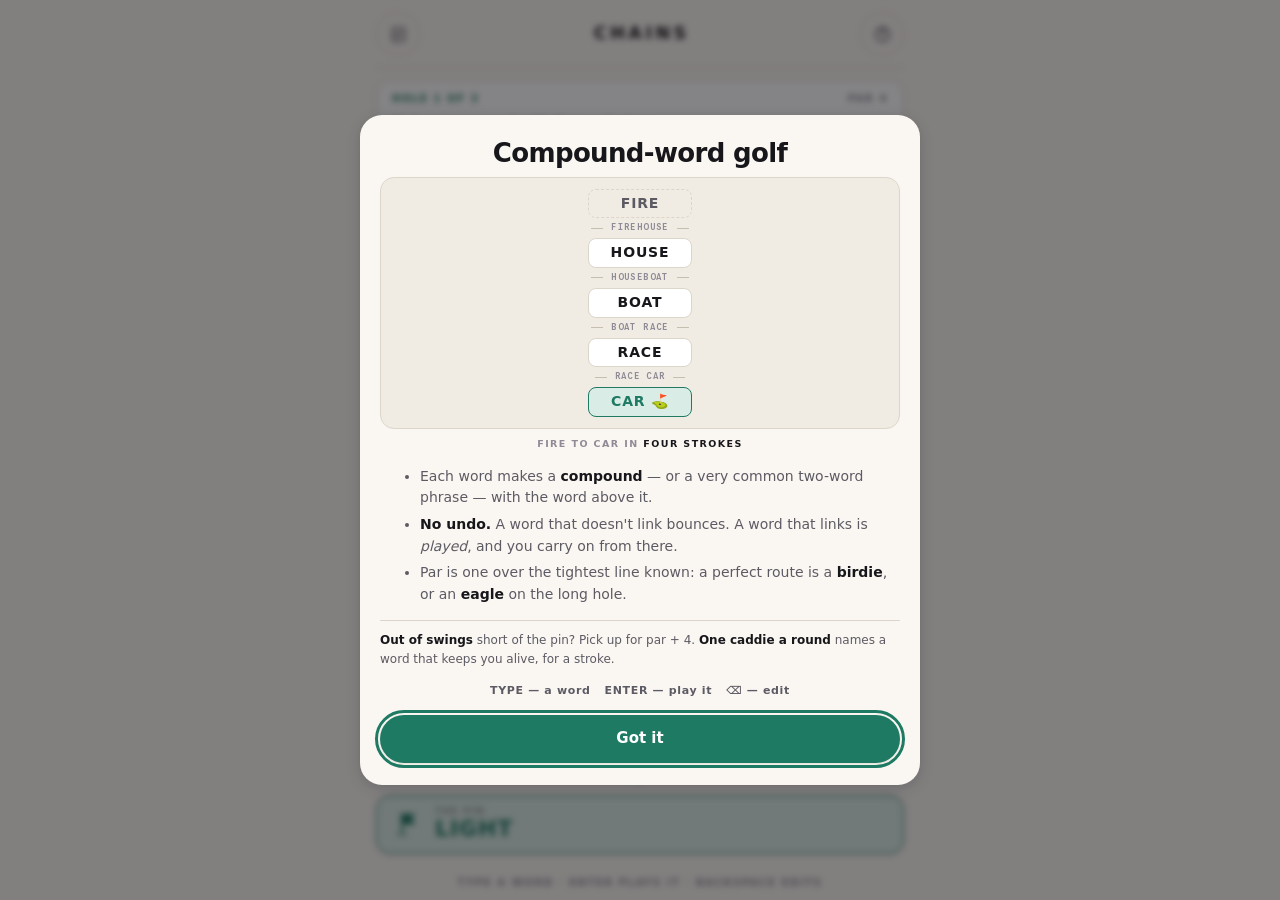
==== chains/index.html @ cbcc8d40 "All five demos verified; add the four missing pitch docs Every game's verification script now passes" ====
<!doctype html>
<html lang="en">
<head>
<meta charset="utf-8">
<meta name="viewport" content="width=device-width, initial-scale=1, viewport-fit=cover">
<title>CHAINS — compound-word golf</title>
<link rel="stylesheet" href="../shared/kit.css">
<style>
  /* NB: setting --accent-soft on :root here would out-cascade the kit's own
     dark-mode value (both land on :root, ours is later), which lit the pin and
     the entry box up like mint paint on a black page. Every dark branch below
     has to restate it. */
  :root { --accent:#1f7a63; --accent-soft:#d9ece5; --accent-ink:#fff; --accent-hi:#1f7a63; }
  @media (prefers-color-scheme: dark) { :root { --accent-hi:#6cc4a8; --accent-soft:#17342c; } }
  :root[data-theme="dark"]  { --accent-hi:#6cc4a8; --accent-soft:#17342c; }
  :root[data-theme="light"] { --accent-hi:#1f7a63; --accent-soft:#d9ece5; }

  /* ------------------------------------------------------------------
     TYPE. Google Sans Flex is a sans, not the serif this was first cut
     for: display sizes want more weight and NEGATIVE tracking, while the
     little caps labels want the opposite — open tracking, heavy weight,
     small size. Everything below follows that split.
     ------------------------------------------------------------------ */
  .bar { margin-bottom: 12px; padding-bottom: 11px; }
  .bar h1 { font-size:17.5px; font-weight:800; letter-spacing:.2em; text-indent:.2em; }
  .iconbtn { width:44px; height:44px; flex:0 0 44px; }   /* 44px thumb target */
  .iconbtn svg { width:19px; height:19px; }

  /* ---------- layout ----------
     .app must be BOUNDED, not just min-height: an unbounded flex column grows
     past the viewport and pushes the keyboard's bottom row off a 390×844
     phone. Bounded, the scrolling course absorbs the overflow instead. */
  .app { height: 100dvh; padding-bottom: calc(10px + var(--safe-b)); }
  .stage { justify-content: flex-start; gap: 12px; min-height: 0; }
  .prompt { padding: 11px 15px; }
  .prompt .k {
    display:flex; justify-content:space-between; align-items:baseline; gap:10px;
    margin-bottom:4px; font-size:10px; font-weight:800; letter-spacing:.16em;
    color: var(--accent-hi);
  }
  .prompt .v { font-size: 13.5px; line-height: 1.45; }
  .prompt .par { color: var(--ink-3); letter-spacing:.16em; white-space:nowrap; }
  .prompt .long { color: var(--warn); }

  /* ---------- score bar ---------- */
  .scorebar {
    display:flex; align-items:center; gap:10px;
    background: var(--white); border:1px solid var(--line);
    border-radius: var(--r-pill); padding:5px 5px 5px 17px;
    box-shadow: var(--shadow-1);
    transition: background .25s, border-color .25s;
  }
  .tally { flex:1; display:flex; align-items:center; gap:12px; min-width:0; }
  .tally .n {
    font-family: var(--font-display); font-size:27px; font-weight:700; line-height:1;
    letter-spacing:-.03em; font-variant-numeric: tabular-nums lining-nums;
    transition: color .2s;
  }
  .tally .meta { display:flex; flex-direction:column; gap:2px; min-width:0; }
  .tally .lbl {
    font-size:9.5px; font-weight:800; letter-spacing:.15em; text-transform:uppercase;
    color:var(--ink-3); white-space:nowrap;
  }
  .tally .warnl {
    font-size:11.5px; font-weight:700; letter-spacing:-.005em; color:var(--warn);
    white-space:nowrap; line-height:1.1;
  }
  .tally .warnl:empty { display:none; }
  .scorebar.warn { border-color: var(--warn); background: var(--warn-soft); }
  .scorebar.warn .tally .n { color: var(--warn); }
  .scorebar.alarm { border-color: var(--bad); background: var(--bad-soft); animation: alarm 1.4s ease-in-out infinite; }
  .scorebar.alarm .tally .n,
  .scorebar.alarm .tally .warnl { color: var(--bad); }
  .scorebar.alarm .lbl { color: var(--bad); }
  @keyframes alarm { 50% { box-shadow: var(--shadow-1), 0 0 0 5px rgba(179,64,47,.14); } }

  .caddie {
    display:flex; align-items:center; gap:7px;
    border:1px solid var(--line); background:var(--paper-2); color:var(--ink);
    border-radius: var(--r-pill); padding:0 15px; height:44px; min-width:44px;
    font-size:11px; font-weight:800; letter-spacing:.13em; text-transform:uppercase;
    cursor:pointer; white-space:nowrap;
    box-shadow: var(--shadow-1);
    transition: transform .1s, background .15s, border-color .15s, box-shadow .15s;
    touch-action:manipulation; -webkit-tap-highlight-color:transparent;
  }
  .caddie .g { font-size:15px; letter-spacing:0; }
  .caddie:hover { border-color: var(--line-2); }
  .caddie:active { transform: scale(.955); box-shadow:none; }
  .caddie[disabled] { opacity:.38; cursor:default; box-shadow:none; }

  /* ---------- the course ---------- */
  /* margin-top:auto on the chain (not justify-content) bottom-aligns a short
     chain so the entry box always sits just above the pin — no dead gap on the
     opening screen — while still scrolling correctly once the chain overflows. */
  .course {
    flex:1; min-height:0; overflow-y:auto; overscroll-behavior:contain;
    display:flex; flex-direction:column;
    padding: 0 0 2px; scrollbar-width:thin;
    -webkit-mask-image: linear-gradient(to bottom, #000 0, #000 calc(100% - 12px), transparent 100%);
            mask-image: linear-gradient(to bottom, #000 0, #000 calc(100% - 12px), transparent 100%);
  }
  .chain { display:flex; flex-direction:column; align-items:center; margin-top:auto; }

  .node {
    position:relative; width:100%; max-width:290px;
    display:flex; align-items:center; justify-content:center;
    background: var(--white); border:1.5px solid var(--line);
    border-radius: 13px; box-shadow: var(--shadow-1);
    padding: 12px 46px; min-height:52px;
    font-family: var(--font-tile); font-weight:700; font-size:20px;
    letter-spacing:.05em; text-transform:uppercase; user-select:none;
  }
  /* The tee word is the one piece of context you must never lose. On a long
     hole the chain outgrows the course and scrolls it away, so it pins to the
     top of the scroller and the rest of the line runs underneath it. */
  .node.tee {
    position: sticky; top:0; z-index:2; margin-bottom:1px;
    background: var(--paper); border:1.5px dashed var(--line-2);
    box-shadow:none; color:var(--ink-2); font-weight:600;
    min-height:42px; padding:9px 46px; font-size:17.5px;   /* reference, not a stroke */
  }
  /* a soft edge under the pinned tee so scrolled links read as passing behind
     it rather than as linking directly to it */
  .node.tee::after {
    content:''; position:absolute; left:-20px; right:-20px; top:100%; height:11px;
    background: linear-gradient(var(--paper), rgba(0,0,0,0)); pointer-events:none;
  }
  .node .tag {
    position:absolute; left:11px; top:50%; transform:translateY(-50%);
    font-family:var(--font-ui); font-size:8.5px; font-weight:800; letter-spacing:.17em;
    color:var(--ink-3); text-transform:uppercase; line-height:1;
    border:1px solid var(--line); border-radius:var(--r-pill);
    padding:3px 7px 3px 8px; background:var(--paper-2);
  }
  .node.caddied { border-color: var(--warn); background: var(--warn-soft); }
  .node.caddied::after {
    content:'🧤'; position:absolute; right:12px; top:50%; transform:translateY(-50%);
    font-size:13px; line-height:1;
  }
  .node.snap { animation: snap .34s cubic-bezier(.18,1.2,.4,1); }
  @keyframes snap {
    0%   { transform: translateY(-16px) scale(.9); opacity:0; }
    60%  { transform: translateY(2px) scale(1.03); opacity:1; }
    100% { transform: none; }
  }

  /* the spine, carrying the compound each link formed */
  .rung { display:flex; flex-direction:column; align-items:center; width:100%; }
  .rung i { display:block; width:2px; height:11px; background:var(--line-2); border-radius:1px; }
  .made {
    font-family: var(--font-mono); font-size:9.5px; font-weight:600; letter-spacing:.16em;
    text-transform:uppercase; color: var(--ink-3);
    background: var(--paper); border:1px solid var(--line);
    border-radius: var(--r-pill); padding:2.5px 11px; white-space:nowrap; line-height:1.25;
  }
  .rung.fresh i { background: var(--accent-hi); }
  .rung.fresh .made {
    color: var(--accent-ink); background: var(--accent); border-color:transparent;
    animation: madeflash 2.2s ease-out forwards;
  }
  @keyframes madeflash {
    0%   { transform: scale(.7); opacity:0; }
    18%  { transform: scale(1.06); opacity:1; }
    30%  { transform: scale(1); }
    72%  { color: var(--accent-ink); background: var(--accent); border-color:transparent; }
    100% { color: var(--ink-3); background: var(--paper); border-color: var(--line); }
  }

  /* the word being typed */
  .node.entry {
    border:1.5px dashed var(--accent-hi); background:var(--accent-soft);
    box-shadow:none; color:var(--ink);
  }
  .node.entry.empty {
    color: var(--ink-3); font-size:10px; font-family:var(--font-ui);
    font-weight:800; letter-spacing:.17em;
  }
  .caret { display:inline-block; width:2px; height:19px; background:var(--accent-hi);
    margin-left:3px; vertical-align:-3px; animation: blink 1s steps(1) infinite; }
  @keyframes blink { 50% { opacity:0 } }

  /* ---------- the pin ---------- */
  .tothepin { display:flex; justify-content:center; margin:-4px 0 -2px; }
  .tothepin::before { content:''; width:0; height:15px; border-left:2px dashed var(--line-2); }

  .pin {
    display:flex; align-items:center; gap:14px;
    border:1.5px solid var(--accent-hi);
    background: var(--accent-soft);
    border-radius: var(--r); padding:11px 16px; position:relative;
    box-shadow: var(--shadow-1);
    transition: background .3s, border-color .3s;
  }
  .pin .flag { flex:0 0 28px; height:28px; color:var(--accent-hi); display:grid; place-items:center; }
  .pin .flag svg { width:28px; height:28px; display:block; }
  .pin .body { flex:1; min-width:0; display:flex; flex-direction:column; gap:2px; }
  .pin .lbl {
    font-size:8.5px; font-weight:800; letter-spacing:.2em; text-transform:uppercase;
    color:var(--ink-3); line-height:1;
  }
  .pin .word {
    font-family:var(--font-tile); font-weight:800; font-size:22px; line-height:1.1;
    letter-spacing:.04em; text-transform:uppercase; color:var(--accent-hi);
    overflow:hidden; text-overflow:ellipsis;
  }
  .pin.done { background: var(--good-soft); border-color: var(--good); }
  .pin.done .flag, .pin.done .word { color: var(--good); }
  .pin.holed { animation: holed .5s ease-out; }
  @keyframes holed { 0%{transform:none} 40%{transform:scale(1.045)} 100%{transform:none} }

  .deskhint { display:none; }
  @media (min-width:620px) {
    .deskhint {
      display:block; text-align:center; padding-top:14px; margin-top:auto;
      font-size:10px; font-weight:800; letter-spacing:.16em; text-transform:uppercase;
      color:var(--ink-3);
    }
  }

  /* ---------- scorecard ---------- */
  .card {
    width:100%; border-collapse:collapse; font-size:14px; margin:6px 0 2px;
    font-variant-numeric: tabular-nums lining-nums;
  }
  .card th {
    font-size:9px; letter-spacing:.16em; text-transform:uppercase; color:var(--ink-3);
    font-weight:800; text-align:left; padding:0 6px 7px; border-bottom:1px solid var(--line);
  }
  .card th.num, .card td.num { text-align:right; }
  .card td { padding:10px 6px; border-bottom:1px solid var(--line); }
  .card td.hole { font-family:var(--font-mono); font-size:11px; color:var(--ink-3); letter-spacing:.04em; width:16px; }
  .card td.leg { font-weight:600; letter-spacing:-.005em; }
  .card td.res { font-weight:800; letter-spacing:-.01em; }
  .card tr.pending td { color: var(--ink-3); }
  .card tr.tot td { border-bottom:none; font-weight:800; padding-top:13px; font-size:15px; letter-spacing:-.01em; }
  .res.under { color: var(--good); }
  .res.even  { color: var(--ink); }
  .res.over  { color: var(--warn); }
  .res.blown { color: var(--bad); }

  .lineout {
    background:var(--paper-2); border:1px solid var(--line); border-radius:var(--r);
    padding:12px 14px; margin:16px 0 2px; text-align:center;
  }
  .lineout .cap {
    display:block; font-size:9px; font-weight:800; letter-spacing:.2em;
    text-transform:uppercase; color:var(--ink-3); margin-bottom:7px;
  }
  .lineout b {
    font-family:var(--font-mono); font-size:12.5px; line-height:1.75; letter-spacing:.09em;
    color:var(--ink); font-weight:600; word-break:break-word;
  }
  .lineout.missed {
    margin-top:9px; background:var(--accent-soft);
    border-color:var(--accent-hi);
    border-color:color-mix(in srgb, var(--accent-hi) 45%, transparent);
  }
  .lineout.missed .cap { color:var(--accent-hi); }

  .badge { display:inline-block; font-size:9.5px; font-weight:800; letter-spacing:.16em;
    text-transform:uppercase; padding:5px 12px; border-radius:var(--r-pill); }
  .badge.under { background:var(--good-soft); color:var(--good); }
  .badge.even  { background:var(--accent-soft); color:var(--accent-hi); }
  .badge.over  { background:var(--warn-soft); color:var(--warn); }
  .badge.blown { background:var(--bad-soft); color:var(--bad); }

  .foot { display:flex; align-items:center; justify-content:center; gap:8px;
    font-size:10px; font-weight:800; letter-spacing:.15em; text-transform:uppercase;
    color:var(--ink-3); margin-top:16px; }
  .foot b { font-family:var(--font-mono); font-weight:600; letter-spacing:.06em;
    text-transform:none; font-size:11.5px; color:var(--ink-2); }

  /* the share block has to fit a 390px phone without sideways scrolling —
     the kit default is tuned for short emoji grids, not a scorecard line */
  .sharegrid { font-size:13px; letter-spacing:.02em; padding:13px 10px; }

  /* ---------- help: a diagram beats six paragraphs ---------- */
  .demo {
    display:flex; flex-direction:column; align-items:center;
    background:var(--paper-2); border:1px solid var(--line);
    border-radius:var(--r); padding:11px 12px; margin:2px 0 0;
  }
  .demo .w {
    font-family:var(--font-tile); font-weight:700; font-size:14px; letter-spacing:.06em;
    background:var(--white); border:1px solid var(--line); border-radius:8px;
    padding:3px 15px; min-width:104px; text-align:center; color:var(--ink);
  }
  .demo .w.tee  { background:transparent; border-style:dashed; color:var(--ink-2); }
  .demo .w.pinw { color:var(--accent-hi); border-color:var(--accent-hi); background:var(--accent-soft); }
  .demo .l {
    display:flex; align-items:center; gap:8px; padding:3px 0;
    font-family:var(--font-mono); font-size:9px; font-weight:600;
    letter-spacing:.15em; text-transform:uppercase; color:var(--ink-3);
  }
  .demo .l::before, .demo .l::after { content:''; width:12px; height:1px; background:var(--line-2); }
  .demolbl {
    text-align:center; font-size:9.5px; font-weight:800; letter-spacing:.15em;
    text-transform:uppercase; color:var(--ink-3); margin:8px 0 11px;
  }
  .demolbl b { color:var(--accent-hi); }
  .sheet { padding-top:20px; }
  .sheet h2 { letter-spacing:-.025em; }
  .sheet .rules { font-size:14px; line-height:1.55; }
  .sheet .rules li { margin-bottom:5px; }
  .fineprint {
    margin-top:10px; padding-top:10px; border-top:1px solid var(--line);
    font-size:12px; line-height:1.65; color:var(--ink-2);
  }
  .fineprint b { color:var(--ink); }

  .legend { font-size:13px; color:var(--ink-2); line-height:1.75; }
  .legend code { font-family:var(--font-mono); font-size:11.5px; background:var(--paper-2);
    border:1px solid var(--line); border-radius:5px; padding:1.5px 5px; letter-spacing:.04em; }
  .keymap { display:flex; flex-wrap:wrap; justify-content:center; gap:6px 14px;
    font-size:11px; font-weight:700; letter-spacing:.06em; color:var(--ink-2); }
  .keymap span { white-space:nowrap; }

  @media (max-height: 700px) {
    .node { min-height:46px; padding:9px 44px; font-size:19px; }
    .node.tee { min-height:38px; padding:7px 44px; font-size:16px; }
    .prompt .v { display:none; }
    .prompt { padding:9px 15px; }
    .tally .n { font-size:24px; }
    .pin { padding:9px 15px; }
    .pin .word { font-size:20px; }
    .stage { gap:10px; }
  }
</style>
</head>
<body>

<div class="app">
  <div class="bar">
    <button class="iconbtn" id="statsBtn" aria-label="Scorecard">
      <svg viewBox="0 0 24 24" fill="none" stroke="currentColor" stroke-width="1.8" stroke-linecap="round" stroke-linejoin="round">
        <rect x="4" y="3" width="16" height="18" rx="2.6"/><path d="M8 8.5h8M8 12.5h8M8 16.5h5"/>
      </svg>
    </button>
    <h1>Chains</h1>
    <button class="iconbtn" id="helpBtn" aria-label="How to play">
      <svg viewBox="0 0 24 24" fill="none" stroke="currentColor" stroke-width="1.9" stroke-linecap="round" stroke-linejoin="round">
        <circle cx="12" cy="12" r="9"/><path d="M9.6 9.2a2.5 2.5 0 1 1 3.3 2.4c-.6.2-.9.7-.9 1.3v.5"/><circle cx="12" cy="17" r=".9" fill="currentColor" stroke="none"/>
      </svg>
    </button>
  </div>

  <div class="prompt">
    <span class="k"><span id="holeNo">Hole 1 of 3</span><span class="par" id="parLbl">Par 4</span></span>
    <span class="v" id="objective">Play a word that makes a compound with the one above it. Reach the pin.</span>
  </div>

  <div class="stage">
    <div class="scorebar" id="scorebar">
      <div class="tally" role="status" aria-live="polite">
        <span class="n" id="strokeN">0</span>
        <span class="meta">
          <span class="lbl" id="strokeL">strokes · par 4</span>
          <span class="warnl" id="strokeW"></span>
        </span>
      </div>
      <button class="caddie" id="caddieBtn"><span class="g" id="caddieIcon">🧤</span><span id="caddieLbl">Caddie</span></button>
    </div>

    <div class="course" id="course"><div class="chain" id="chain"></div></div>

    <div class="tothepin" aria-hidden="true"></div>

    <div class="pin" id="pin">
      <span class="flag" aria-hidden="true">
        <svg viewBox="0 0 28 28" fill="none" stroke="currentColor" stroke-width="2" stroke-linecap="round" stroke-linejoin="round">
          <path d="M9 24.5V4"/>
          <path d="M9 4.8h11.5l-3.1 4.3 3.1 4.3H9" fill="currentColor" stroke-linejoin="round"/>
          <path d="M4 24.5h10" opacity=".45"/>
        </svg>
      </span>
      <span class="body">
        <span class="lbl" id="pinLbl">The pin</span>
        <span class="word" id="pinWord">WORK</span>
      </span>
    </div>
  </div>

  <div id="kbd"></div>
  <div class="deskhint">Type a word · Enter plays it · Backspace edits</div>
  <p class="sr" id="live" role="status" aria-live="polite"></p>
</div>

<script src="../shared/kit.js"></script>
<script src="puzzles.js"></script>
<script>
(function () {
  'use strict';

  const LINKS  = window.CHAINS_LINKS;
  const ROUNDS = window.CHAINS_ROUNDS;

  const DAY   = Kit.dayNumber();
  const ROUND = Kit.pick(ROUNDS);
  const HOLES = ROUND.holes;

  const save  = Kit.store('chains');
  const stats = Kit.store('chains:stats');
  const seen  = Kit.store('chains:seen');

  /* ---------- graph helpers ------------------------------------------- */
  const linked = (a, b) => !!(LINKS[a] && LINKS[a].indexOf(b) >= 0);

  function distTo(from, to) {              // strokes still needed, or Infinity
    if (from === to) return 0;
    const seen = new Set([from]);
    let frontier = [from], d = 0;
    while (frontier.length) {
      d++;
      const next = [];
      for (const w of frontier) for (const b of (LINKS[w] || [])) {
        if (b === to) return d;
        if (!seen.has(b)) { seen.add(b); next.push(b); }
      }
      frontier = next;
    }
    return Infinity;
  }

  /* one full shortest line from tee to pin — shown only after a hole is over,
     so it can never help you and can only sting */
  function bestLine(from, to) {
    if (from === to) return [from];
    const prev = new Map([[from, null]]);
    let frontier = [from];
    while (frontier.length) {
      const next = [];
      for (const w of frontier) for (const b of (LINKS[w] || [])) {
        if (prev.has(b)) continue;
        prev.set(b, w);
        if (b === to) {
          const out = [];
          let c = b;
          while (c !== null) { out.unshift(c); c = prev.get(c); }
          return out;
        }
        next.push(b);
      }
      frontier = next;
    }
    return null;
  }

  function stepToward(from, to) {          // first word on a shortest path
    if (linked(from, to)) return to;
    const prev = new Map([[from, null]]);
    let frontier = [from];
    while (frontier.length) {
      const next = [];
      for (const w of frontier) {
        for (const b of (LINKS[w] || [])) {
          if (prev.has(b)) continue;
          prev.set(b, w);
          if (b === to) {
            let cur = b;
            while (prev.get(cur) !== from) cur = prev.get(cur);
            return cur;
          }
          next.push(b);
        }
      }
      frontier = next;
    }
    const any = LINKS[from] || [];
    return any.length ? any[0] : null;
  }

  /* ---------- scoring vocabulary --------------------------------------- */
  function verdict(strokes, par, pickedUp) {
    if (pickedUp) return { name: 'Picked up', short: 'picked up', diff: par + 4 - par, tone: 'blown' };
    const d = strokes - par;
    const tone = d < 0 ? 'under' : d === 0 ? 'even' : d === 1 ? 'over' : 'blown';
    const name =
      d <= -3 ? 'Albatross' : d === -2 ? 'Eagle' : d === -1 ? 'Birdie' :
      d === 0 ? 'Par' : d === 1 ? 'Bogey' : d === 2 ? 'Double bogey' : 'Triple bogey';
    return { name, short: name.toLowerCase(), diff: d, tone };
  }
  const toPar = (d) => d === 0 ? 'E' : d > 0 ? '+' + d : '−' + Math.abs(d);
  const SQ = { under2: '🟦', under: '🟩', even: '🟨', over: '🟧', blown: '🟥', pick: '⬛' };
  function squareFor(v) {
    if (v.tone === 'blown' && v.name === 'Picked up') return SQ.pick;
    if (v.diff <= -2) return SQ.under2;
    if (v.diff === -1) return SQ.under;
    if (v.diff === 0) return SQ.even;
    if (v.diff === 1) return SQ.over;
    return SQ.blown;
  }

  /* ---------- state ---------------------------------------------------- */
  let S = save.get();
  if (!S || S.d !== DAY) {
    S = { d: DAY, hole: 0, chain: [HOLES[0].start.toLowerCase()], strokes: 0,
          caddie: false, caddieAt: -1, caddieHole: -1, caddieWord: null,
          scores: [], done: false };
    save.set(S);
  }
  let typed = '';
  let busy  = false;

  const hole = () => HOLES[S.hole];
  const head = () => S.chain[S.chain.length - 1];
  const maxStrokes = () => hole().par + 3;

  /* ---------- DOM ------------------------------------------------------ */
  const el = (id) => document.getElementById(id);
  const chainEl = el('chain'), courseEl = el('course'), pinEl = el('pin');

  function renderHeader() {
    const h = hole();
    el('holeNo').textContent = `Hole ${S.hole + 1} of ${HOLES.length}`;
    el('parLbl').innerHTML = `Par ${h.par}` + (h.long ? ' <span class="long">· long</span>' : '');
    el('pinWord').textContent = h.target;
    /* the tee card and the pin already say WHERE — this line only has to say
       what a stroke is, and (on the closer) what a good score looks like */
    el('objective').textContent = h.long
      ? `The long hole. A perfect line here is an eagle.`
      : `Make a compound with the word above.`;
    /* once the round is signed the caddie has nothing left to do — the button
       becomes the way back into your card, so the last screen is never a wall */
    if (S.done) {
      el('caddieIcon').textContent = '⛳';
      el('caddieLbl').textContent = 'Card';
      el('caddieBtn').disabled = false;
    } else {
      el('caddieIcon').textContent = '🧤';
      el('caddieLbl').textContent = S.caddie ? 'Used' : 'Caddie';
      el('caddieBtn').disabled = S.caddie;
    }
    const holed = S.done || head() === h.target.toLowerCase();
    pinEl.classList.toggle('done', holed);
    el('pinLbl').textContent = holed ? 'Holed out' : 'The pin';
  }

  function renderScore() {
    const h = hole(), left = maxStrokes() - S.strokes;
    const need = S.done ? 0 : distTo(head(), h.target.toLowerCase());
    el('strokeN').textContent = S.strokes;
    el('strokeL').textContent = S.strokes === 1 ? 'stroke' : 'strokes';
    let tail = '';
    if (!S.done) {
      if (left === 1) tail = 'Last swing';
      else if (need === left) tail = 'Needs a perfect line';
      else if (left === 2) tail = 'Two swings left';
    }
    el('strokeW').textContent = tail;
    const bar = el('scorebar');
    bar.classList.toggle('alarm', !S.done && (left <= 1 || need === left));
    bar.classList.toggle('warn', !S.done && left === 2 && need !== left);
  }

  function renderChain(fresh) {
    chainEl.innerHTML = '';
    S.chain.forEach((w, i) => {
      if (i > 0) {
        const r = document.createElement('div');
        r.className = 'rung' + (fresh && i === S.chain.length - 1 ? ' fresh' : '');
        r.innerHTML = `<i></i><span class="made">${Kit.esc(S.chain[i - 1])}·${Kit.esc(w)}</span><i></i>`;
        chainEl.appendChild(r);
      }
      const n = document.createElement('div');
      n.className = 'node' + (i === 0 ? ' tee' : '') +
                    (fresh && i === S.chain.length - 1 ? ' snap' : '') +
                    (S.caddieAt === i ? ' caddied' : '');
      n.innerHTML = (i === 0 ? '<span class="tag">tee</span>' : '') + Kit.esc(w);
      chainEl.appendChild(n);
    });

    if (!S.done) {
      const r = document.createElement('div');
      r.className = 'rung';
      r.innerHTML = '<i></i><span class="made">?</span><i></i>';
      chainEl.appendChild(r);
      const e = document.createElement('div');
      e.className = 'node entry' + (typed ? '' : ' empty');
      e.id = 'entry';
      e.innerHTML = typed ? Kit.esc(typed) + '<span class="caret"></span>' : 'type your word';
      chainEl.appendChild(e);
    }
    courseEl.scrollTop = courseEl.scrollHeight;
  }

  /* typing must not rebuild the chain — that would cut the compound flash short */
  function renderEntry() {
    const e = el('entry');
    if (!e) return;
    e.classList.toggle('empty', !typed);
    e.innerHTML = typed ? Kit.esc(typed) + '<span class="caret"></span>' : 'type your word';
  }

  function render(fresh) { renderHeader(); renderScore(); renderChain(fresh); }

  /* ---------- play ----------------------------------------------------- */
  function onKey(k) {
    /* a sheet is open — the physical keyboard belongs to the sheet, not the
       board behind it, or typing during the help screen silently loads a word */
    if (document.querySelector('.scrim')) return;
    if (busy || S.done) return;
    if (k === 'BACK') { typed = typed.slice(0, -1); renderEntry(); return; }
    if (k === 'ENTER') { submit(); return; }
    if (/^[A-Z]$/.test(k) && typed.length < 12) { typed += k.toLowerCase(); renderEntry(); }
  }

  let misses = 0;   // rejections on this hole — enough of them and we point
                    // at the caddie, because silent frustration is how a
                    // player decides the dictionary is the enemy
  function bounce(msg) {
    Kit.toast(msg, 2300);
    Kit.haptic(24);
    const e = el('entry');
    if (e) Kit.flash(e, 'shake');
    el('live').textContent = msg;
    if (++misses === 3 && !S.caddie && !S.done) {
      setTimeout(() => {
        if (S.done || S.caddie || document.querySelector('.scrim')) return;
        Kit.toast('Stuck? The caddie is one tap away', 2600);
      }, 2400);
    }
  }

  function submit() {
    const w = typed.trim().toLowerCase();
    const from = head();
    if (!w) return;
    if (w.length < 2) { bounce('A little longer than that'); return; }
    if (!linked(from, w)) {
      bounce(`${from.toUpperCase()} · ${w.toUpperCase()} isn't in today's dictionary`);
      return;
    }
    commit(w);
  }

  function commit(w) {
    busy = true;
    typed = '';
    S.chain.push(w);
    S.strokes++;
    /* mark the node the caddie actually handed you — not just the hole she was
       spent on, so the card shows where the help landed */
    if (S.caddieHole === S.hole && w === S.caddieWord && S.caddieAt < 0) {
      S.caddieAt = S.chain.length - 1;
    }
    save.set(S);
    Kit.haptic(10);
    el('live').textContent =
      `${S.chain[S.chain.length - 2]} ${w} — stroke ${S.strokes} of ${maxStrokes()}.`;
    render(true);
    if (!settle()) busy = false;
  }

  /* After every stroke: holed out, out of swings, or mathematically dead.
     A player is never left flailing at a position the pin can't be reached
     from — the hole ends there, and it ends loudly. */
  function settle() {
    const h = hole(), t = h.target.toLowerCase();
    if (head() === t) {
      Kit.flash(pinEl, 'holed');
      setTimeout(() => finishHole(false), 620);
      return true;
    }
    const left = maxStrokes() - S.strokes;
    const need = distTo(head(), t);
    if (left <= 0)        { setTimeout(() => finishHole(true, 'swings'), 520); return true; }
    if (need === Infinity){ setTimeout(() => finishHole(true, 'nowhere'), 520); return true; }
    if (need > left)      { setTimeout(() => finishHole(true, 'short', need), 520); return true; }
    return false;
  }

  /* ---------- caddie --------------------------------------------------- */
  el('caddieBtn').addEventListener('click', () => {
    if (S.done) { resultSheet(); return; }
    if (S.caddie || busy) return;
    const h = hole();
    const t = h.target.toLowerCase();
    if (distTo(head(), t) >= maxStrokes() - S.strokes) {
      Kit.toast('No time for a caddie — you need every swing', 2400);
      return;
    }
    openSheet(`
      <h2>Call the caddie?</h2>
      <p class="sub">She'll name one word that keeps you alive from <b>${Kit.esc(head().toUpperCase())}</b>.</p>
      <div class="legend" style="text-align:center">
        It costs you <b>one stroke</b>, right now, and you only get one caddie
        per round — three holes. Spending her here means playing
        ${S.hole < HOLES.length - 1 ? 'the rest of the round' : 'nothing'} alone.
      </div>
      <button class="btn primary wide" id="cadYes" style="margin-top:18px">Take the penalty</button>
      <button class="btn ghost wide" data-close style="margin-top:8px">Play it myself</button>
    `, { onOpen(root, close) {
      root.querySelector('#cadYes').addEventListener('click', () => {
        close();
        S.caddie = true;
        S.caddieHole = S.hole;
        S.strokes++;                       // the penalty stroke
        const next = stepToward(head(), t);
        S.caddieWord = next;
        save.set(S);
        if (!next) { render(false); Kit.toast('Even the caddie is stumped', 2400); settle(); return; }
        Kit.toast(`Caddie says: ${next.toUpperCase()}`, 3200);
        typed = next;
        render(false);
        settle();
      });
    }});
  });

  /* ---------- hole / round end ----------------------------------------- */
  function finishHole(pickedUp, why, need) {
    const h = hole();
    const v = verdict(S.strokes, h.par, pickedUp);
    const score = pickedUp ? h.par + 4 : S.strokes;
    S.scores.push({ strokes: score, swings: S.strokes, par: h.par, pickedUp,
                    caddie: S.caddieHole === S.hole, chain: S.chain.slice() });
    const last = S.hole >= HOLES.length - 1;
    save.set(S);
    holeSheet(v, pickedUp, last, why, need);
  }

  function holeSheet(v, pickedUp, last, why, need) {
    const h = hole();
    const line = S.chain.map(w => w.toUpperCase()).join(' · ');
    let title = v.name, body;
    if (pickedUp) {
      if (why === 'nowhere') {
        title = 'Stranded';
        body = `<p class="sub">There is no line from <b>${Kit.esc(head().toUpperCase())}</b> back to
                <b>${Kit.esc(h.target)}</b> — not in one more link, not in a hundred.
                Pick up: ${h.par + 4}.</p>`;
      } else if (why === 'short') {
        title = 'Unplayable';
        body = `<p class="sub">${need} more links to the pin and only ${maxStrokes() - S.strokes}
                swing${maxStrokes() - S.strokes === 1 ? '' : 's'} left. You can't get there from
                <b>${Kit.esc(head().toUpperCase())}</b>. Pick up: ${h.par + 4}.</p>`;
      } else {
        title = 'Picked up';
        body = `<p class="sub">Out of swings, still short of <b>${Kit.esc(h.target)}</b>.
                Take the ${h.par + 4} and walk to the next tee.</p>`;
      }
    } else {
      body = `<p class="sub">${S.strokes} stroke${S.strokes === 1 ? '' : 's'} on a par ${h.par}.</p>`;
    }
    openSheet(`
      <h2>${title}</h2>
      ${body}
      <div style="text-align:center"><span class="badge ${v.tone}">${pickedUp ? 'no return' : toPar(v.diff)}</span></div>
      <div class="lineout"><span class="cap">${pickedUp ? 'your line ran out at' : 'your line'}</span>
        <b>${Kit.esc(line)}${pickedUp ? ' …' : ''}</b></div>
      ${missedHTML(pickedUp)}
      ${cardHTML(true)}
      <button class="btn primary wide" id="nextBtn" style="margin-top:16px">
        ${last ? 'Sign the card' : 'Next hole →'}
      </button>
    `, { sticky: true, onOpen(root, close) {
      root.querySelector('#nextBtn').addEventListener('click', () => {
        close();
        if (last) { endRound(); return; }
        S.hole++;
        S.chain = [HOLES[S.hole].start.toLowerCase()];
        S.strokes = 0;
        S.caddieAt = -1;
        typed = '';
        busy = false;
        misses = 0;
        save.set(S);
        render(false);
      });
    }});
  }

  /* The hole is over — now show what was there. Not when they already found a
     tightest line (nothing to teach, and it would flatten the win), only when
     they didn't. This is where the day's "oh, COME ON" lives, and it's also how
     a player learns the dictionary without ever being helped mid-hole. */
  function missedHTML(pickedUp) {
    const h = hole();
    if (!pickedUp && S.strokes <= h.best) return '';
    const bl = bestLine(h.start.toLowerCase(), h.target.toLowerCase());
    if (!bl) return '';
    const short = bl.length - 1;
    const kind = h.long ? 'eagle' : 'birdie';
    return `<div class="lineout missed"><span class="cap">there was a ${short}-stroke line — ${kind}</span>
      <b>${Kit.esc(bl.map(w => w.toUpperCase()).join(' · '))}</b></div>`;
  }

  function cardHTML(partial) {
    let rows = '', total = 0, parTotal = 0;
    HOLES.forEach((h, i) => {
      const sc = S.scores[i];
      parTotal += h.par;
      if (!sc) {
        rows += `<tr class="pending"><td class="hole">${i + 1}</td><td class="leg">${Kit.esc(h.start)} → ${Kit.esc(h.target)}</td>
                 <td class="num">${h.par}</td><td class="num">—</td><td class="res num"></td></tr>`;
        return;
      }
      total += sc.strokes;
      const v = verdict(sc.pickedUp ? sc.par + 4 : sc.strokes, sc.par, sc.pickedUp);
      rows += `<tr><td class="hole">${i + 1}</td><td class="leg">${Kit.esc(h.start)} → ${Kit.esc(h.target)}${sc.caddie ? ' 🧤' : ''}</td>
               <td class="num">${sc.par}</td><td class="num">${sc.strokes}</td>
               <td class="res num ${v.tone}">${sc.pickedUp ? 'X' : toPar(v.diff)}</td></tr>`;
    });
    const played = S.scores.length;
    const parSoFar = S.scores.reduce((a, s) => a + s.par, 0);
    const d = total - (partial ? parSoFar : parTotal);
    const tone = d < 0 ? 'under' : d === 0 ? 'even' : d <= 2 ? 'over' : 'blown';
    rows += `<tr class="tot"><td></td><td class="leg">${played < HOLES.length ? 'Through ' + played : 'Round'}</td>
             <td class="num">${partial ? parSoFar : parTotal}</td><td class="num">${total}</td>
             <td class="res num ${tone}">${toPar(d)}</td></tr>`;
    return `<table class="card"><thead><tr><th></th><th>Hole</th><th class="num">Par</th>
            <th class="num">Sc</th><th class="num">+/−</th></tr></thead><tbody>${rows}</tbody></table>`;
  }

  /* ---------- share ---------------------------------------------------- */
  function shareText() {
    const total = S.scores.reduce((a, s) => a + s.strokes, 0);
    const par   = HOLES.reduce((a, h) => a + h.par, 0);
    const d     = total - par;
    const lines = S.scores.map((sc) => {
      const v = verdict(sc.pickedUp ? sc.par + 4 : sc.strokes, sc.par, sc.pickedUp);
      const n = Math.max(1, sc.swings != null ? sc.swings : sc.strokes);
      return `⛳ ${squareFor(v).repeat(n)} ${sc.pickedUp ? 'picked up' : v.short}${sc.caddie ? ' 🧤' : ''}`;
    });
    /* headline first, the way a golfer reads a card: the number to par, then
       the strokes. Kept short enough to render on a 390px phone unwrapped. */
    return [`CHAINS #${DAY} · ${toPar(d)} (${total} strokes)`]
      .concat(lines)
      .concat(['sfun.games/chains'])
      .join('\n');
  }

  function endRound() {
    S.done = true;
    save.set(S);
    bumpStats();
    render(false);
    resultSheet();
  }

  function bumpStats() {
    if (S.counted) return;
    const st = stats.get() || { rounds: 0, toPar: 0, best: null, birdies: 0, eagles: 0 };
    const total = S.scores.reduce((a, s) => a + s.strokes, 0);
    const par   = HOLES.reduce((a, h) => a + h.par, 0);
    st.rounds++;
    st.toPar += (total - par);
    st.best = st.best === null ? (total - par) : Math.min(st.best, total - par);
    S.scores.forEach(sc => {
      if (sc.pickedUp) return;
      const d = sc.strokes - sc.par;
      if (d === -1) st.birdies++;
      if (d <= -2) st.eagles++;
    });
    stats.set(st);
    S.counted = true;
    save.set(S);
  }

  function resultSheet() {
    const total = S.scores.reduce((a, s) => a + s.strokes, 0);
    const par   = HOLES.reduce((a, h) => a + h.par, 0);
    const d     = total - par;
    const st    = stats.get() || { rounds: 0, toPar: 0, best: null, birdies: 0, eagles: 0 };
    const headline =
      d <= -2 ? 'A card to frame' : d === -1 ? 'Under par' : d === 0 ? 'Level par' :
      d <= 2 ? 'One over here or there' : 'Rough day on the course';
    openSheet(`
      <h2>${headline}</h2>
      <p class="sub">${ROUND.name} · ${Kit.dateLabel()}</p>
      ${cardHTML(false)}
      <div class="sharegrid" id="sg">${Kit.esc(shareText())}</div>
      <button class="btn primary wide" id="shareBtn">Copy scorecard</button>
      <div class="statrow">
        <div class="stat"><span class="n">${st.rounds}</span><span class="l">rounds</span></div>
        <div class="stat"><span class="n">${st.rounds ? toPar(Math.round(st.toPar / st.rounds)) : '—'}</span><span class="l">average</span></div>
        <div class="stat"><span class="n">${st.best === null ? '—' : toPar(st.best)}</span><span class="l">best</span></div>
        <div class="stat"><span class="n">${st.birdies + st.eagles}</span><span class="l">birdie+</span></div>
      </div>
      <div class="foot">Next tee time in <b id="cd">--:--:--</b></div>
      <button class="btn ghost wide" data-close style="margin-top:12px">Close</button>
    `, { onOpen(root) {
      root.querySelector('#shareBtn').addEventListener('click', (e) => Kit.share(shareText(), e.currentTarget));
      const cd = root.querySelector('#cd');
      const t = Kit.countdown(cd);
      const obs = setInterval(() => { if (!document.body.contains(cd)) { clearInterval(t); clearInterval(obs); } }, 1000);
    }});
  }

  /* ---------- help / scorecard buttons --------------------------------- */
  /* The rules are two sentences and a picture. Everything else is fine print —
     a first-timer should be able to close this sheet after four seconds. */
  const HELP = `
    <div class="demo" aria-hidden="true">
      <span class="w tee">FIRE</span>
      <span class="l">firehouse</span>
      <span class="w">HOUSE</span>
      <span class="l">houseboat</span>
      <span class="w">BOAT</span>
      <span class="l">boat race</span>
      <span class="w">RACE</span>
      <span class="l">race car</span>
      <span class="w pinw">CAR ⛳</span>
    </div>
    <p class="demolbl">Fire to car in <b>four strokes</b></p>
    <ul class="rules">
      <li>Each word makes a <b>compound</b> — or a very common two-word phrase —
          with the word above it.</li>
      <li><b>No undo.</b> A word that doesn't link bounces. A word that links is
          <i>played</i>, and you carry on from there.</li>
      <li>Par is one over the tightest line known: a perfect route is a
          <b>birdie</b>, or an <b>eagle</b> on the long hole.</li>
    </ul>
    <div class="fineprint">
      <b>Out of swings</b> short of the pin? Pick up for par + 4.
      <b>One caddie a round</b> names a word that keeps you alive, for a stroke.
    </div>
    <div class="keymap" style="margin-top:12px">
      <span>TYPE — a word</span><span>ENTER — play it</span><span>⌫ — edit</span>
    </div>`;

  /* Kit.sheet focuses the first button, which on a tall sheet scrolls the title
     and the diagram off the top before you ever see them. Always start at 0. */
  function openSheet(html, opts) {
    opts = Object.assign({}, opts);
    const inner = opts.onOpen;
    opts.onOpen = (root, close) => { root.scrollTop = 0; if (inner) inner(root, close); };
    return Kit.sheet(html, opts);
  }
  const openHelp = () => openSheet(
    `<h2>Compound-word golf</h2><div class="rules">${HELP}</div>
     <button class="btn primary wide" data-close style="margin-top:16px">Got it</button>`);
  el('helpBtn').addEventListener('click', openHelp);
  el('statsBtn').addEventListener('click', () => {
    if (S.done) { resultSheet(); return; }
    openSheet(`<h2>Your card</h2><p class="sub">${ROUND.name} · ${Kit.dateLabel()}</p>
      ${cardHTML(true)}
      <div class="legend" style="margin-top:10px">
        🟦 eagle &nbsp; 🟩 birdie &nbsp; 🟨 par &nbsp; 🟧 bogey &nbsp; 🟥 worse &nbsp; ⬛ picked up
      </div>
      <button class="btn primary wide" data-close style="margin-top:16px">Back to the tee</button>`);
  });

  /* ---------- boot ------------------------------------------------------ */
  Kit.keyboard(el('kbd'), onKey, { enterLabel: 'PLAY' });
  render(false);

  if (S.done) {
    setTimeout(resultSheet, 260);
  } else if (!seen.get()) {
    seen.set(1);
    setTimeout(openHelp, 260);
  }
})();
</script>
</body>
</html>
---- shared/kit.css ----
/* ============================================================
   SUPERFUN DAILY — shared kit
   Mobile-first. One visual language across all five pitches.
   Each game sets --accent / --accent-soft on :root to reskin.
   ============================================================ */

@import url('https://fonts.googleapis.com/css2?family=Google+Sans+Code:wght@400..700&family=Google+Sans+Flex:wght@300..800&display=swap');

:root {
  --paper:      #faf7f2;
  --paper-2:    #f1ece3;
  --ink:        #17161a;
  --ink-2:      #5c5a63;
  --ink-3:      #8e8b96;
  --line:       #dcd6ca;
  --line-2:     #c6bfb0;
  --white:      #ffffff;

  --accent:      #1f7a63;
  --accent-soft: #d9ece5;
  --accent-ink:  #ffffff;

  --good:       #2e7d4f;
  --good-soft:  #dcefe2;
  --warn:       #b8860b;
  --warn-soft:  #f7ecd0;
  --bad:        #b3402f;
  --bad-soft:   #f7e0da;

  --r-sm: 8px;
  --r:    14px;
  --r-lg: 22px;
  --r-pill: 999px;

  /* Soft, even elevation on every side. No single-edge "chin" shadows —
     they read as a 3D lip and cheapen the whole surface. */
  --shadow-1: 0 1px 3px rgba(23,22,26,.07), 0 1px 2px rgba(23,22,26,.04);
  --shadow-2: 0 4px 16px rgba(23,22,26,.10), 0 2px 6px rgba(23,22,26,.06);

  --font-display: "Google Sans Flex", ui-sans-serif, system-ui, -apple-system, "Segoe UI", Roboto, sans-serif;
  --font-ui: "Google Sans Flex", ui-sans-serif, system-ui, -apple-system, "Segoe UI", Roboto, sans-serif;
  --font-tile: "Google Sans Flex", ui-sans-serif, system-ui, -apple-system, "Segoe UI", Roboto, sans-serif;
  --font-mono: "Google Sans Code", ui-monospace, SFMono-Regular, Menlo, Consolas, monospace;

  --maxw: 560px;
  --safe-b: env(safe-area-inset-bottom, 0px);
  color-scheme: light dark;
}

@media (prefers-color-scheme: dark) {
  :root {
    --paper:   #16151a;
    --paper-2: #1f1e25;
    --ink:     #f4f1ea;
    --ink-2:   #a7a3b0;
    --ink-3:   #77737f;
    --line:    #35323d;
    --line-2:  #4a4653;
    --white:   #24232b;

    --accent-soft: #17342c;
    --good-soft: #17311f;
    --warn-soft: #3a2f12;
    --bad-soft:  #3a1f19;
    --shadow-1: 0 1px 3px rgba(0,0,0,.45), 0 1px 2px rgba(0,0,0,.3);
    --shadow-2: 0 4px 16px rgba(0,0,0,.5), 0 2px 6px rgba(0,0,0,.35);
  }
}
:root[data-theme="dark"] {
  --paper:   #16151a; --paper-2: #1f1e25; --ink: #f4f1ea; --ink-2: #a7a3b0;
  --ink-3:   #77737f; --line: #35323d; --line-2: #4a4653; --white: #24232b;
  --accent-soft: #17342c; --good-soft: #17311f; --warn-soft: #3a2f12; --bad-soft: #3a1f19;
  --shadow-1: 0 1px 3px rgba(0,0,0,.45), 0 1px 2px rgba(0,0,0,.3);
  --shadow-2: 0 4px 16px rgba(0,0,0,.5), 0 2px 6px rgba(0,0,0,.35);
}
:root[data-theme="light"] {
  --paper: #faf7f2; --paper-2: #f1ece3; --ink: #17161a; --ink-2: #5c5a63;
  --ink-3: #8e8b96; --line: #dcd6ca; --line-2: #c6bfb0; --white: #ffffff;
  --accent-soft: #d9ece5; --good-soft: #dcefe2; --warn-soft: #f7ecd0; --bad-soft: #f7e0da;
}

* { box-sizing: border-box; }
html, body { margin: 0; padding: 0; }
html { -webkit-text-size-adjust: 100%; }

body {
  background: var(--paper);
  color: var(--ink);
  font-family: var(--font-ui);
  font-size: 16px;
  line-height: 1.45;
  min-height: 100dvh;
  overscroll-behavior-y: none;
  -webkit-font-smoothing: antialiased;
}

button { font: inherit; color: inherit; }
:focus-visible { outline: 3px solid var(--accent); outline-offset: 2px; border-radius: 4px; }

/* ---------- layout ---------- */
.app {
  max-width: var(--maxw);
  margin: 0 auto;
  min-height: 100dvh;
  display: flex;
  flex-direction: column;
  padding: 0 16px calc(16px + var(--safe-b));
}
.stage { flex: 1; display: flex; flex-direction: column; justify-content: center; gap: 18px; padding: 8px 0; }

/* ---------- top bar ---------- */
.bar {
  display: flex; align-items: center; gap: 10px;
  padding: 12px 0 10px;
  border-bottom: 1px solid var(--line);
  margin-bottom: 14px;
}
.bar h1 {
  font-family: var(--font-display);
  font-size: 20px; font-weight: 700; letter-spacing: .10em;
  margin: 0; flex: 1; text-align: center; text-transform: uppercase;
}
.bar .puzz-no { font-family: var(--font-mono); font-size: 11px; color: var(--ink-3); letter-spacing: .06em; }
.iconbtn {
  width: 38px; height: 38px; flex: 0 0 38px;
  display: grid; place-items: center;
  background: transparent; border: 1px solid var(--line);
  border-radius: var(--r-pill); cursor: pointer; color: var(--ink-2);
  transition: background .15s, color .15s, border-color .15s;
}
.iconbtn:hover { background: var(--paper-2); color: var(--ink); }
.iconbtn svg { width: 18px; height: 18px; }

/* ---------- prompt strip ---------- */
.prompt {
  background: var(--white);
  border: 1px solid var(--line);
  border-radius: var(--r);
  padding: 12px 14px;
  box-shadow: var(--shadow-1);
}
.prompt .k {
  font-family: var(--font-ui); font-size: 11px; font-weight: 700;
  letter-spacing: .12em; text-transform: uppercase; color: var(--accent);
  display: block; margin-bottom: 3px;
}
.prompt .v { font-size: 14.5px; color: var(--ink-2); }

/* ---------- buttons ---------- */
.btn {
  appearance: none; border: 1px solid var(--line-2);
  background: var(--white); color: var(--ink);
  border-radius: var(--r-pill); padding: 12px 20px;
  font-size: 15px; font-weight: 600; cursor: pointer;
  box-shadow: var(--shadow-1);
  transition: transform .1s, box-shadow .15s, background .15s;
  touch-action: manipulation; -webkit-tap-highlight-color: transparent;
}
.btn:active { transform: translateY(1px); box-shadow: none; }
.btn[disabled] { opacity: .45; cursor: default; }
.btn.primary { background: var(--accent); color: var(--accent-ink); border-color: transparent; }
.btn.ghost { background: transparent; box-shadow: none; border-color: var(--line); color: var(--ink-2); }
.btn.wide { width: 100%; }
.btn.sm { padding: 8px 14px; font-size: 13.5px; }

/* ---------- generic tiles ---------- */
.tile {
  display: grid; place-items: center;
  background: var(--white); border: 1.5px solid var(--line-2);
  border-radius: var(--r-sm);
  font-family: var(--font-tile); font-weight: 700;
  text-transform: uppercase; user-select: none;
  transition: transform .12s, background .18s, border-color .18s, color .18s;
}

/* ---------- toast ---------- */
#toast-layer {
  position: fixed; left: 0; right: 0; top: 64px;
  display: flex; flex-direction: column; align-items: center; gap: 8px;
  pointer-events: none; z-index: 90; padding: 0 16px;
}
.toast {
  background: var(--ink); color: var(--paper);
  padding: 10px 18px; border-radius: var(--r-pill);
  font-size: 14px; font-weight: 600; box-shadow: var(--shadow-2);
  animation: toast-in .18s ease-out, toast-out .3s ease-in forwards;
  animation-delay: 0s, 1.5s; max-width: 100%; text-align: center;
}
@keyframes toast-in { from { opacity: 0; transform: translateY(-10px) } }
@keyframes toast-out { to { opacity: 0; transform: translateY(-8px) } }

/* ---------- sheet / modal ---------- */
.scrim {
  position: fixed; inset: 0; background: rgba(10,9,12,.5);
  backdrop-filter: blur(3px); z-index: 100;
  display: flex; align-items: flex-end; justify-content: center;
  animation: fade .2s ease-out;
}
@media (min-width: 620px) { .scrim { align-items: center; } }
@keyframes fade { from { opacity: 0 } }
.sheet {
  background: var(--paper); width: 100%; max-width: var(--maxw);
  border-radius: var(--r-lg) var(--r-lg) 0 0;
  padding: 22px 20px calc(22px + var(--safe-b));
  box-shadow: var(--shadow-2); max-height: 88dvh; overflow-y: auto;
  animation: sheet-up .26s cubic-bezier(.2,.9,.3,1);
}
@media (min-width: 620px) { .sheet { border-radius: var(--r-lg); margin: 20px; } }
@keyframes sheet-up { from { transform: translateY(24px); opacity: .4 } }
.sheet h2 {
  font-family: var(--font-display); font-size: 26px; margin: 0 0 4px;
  text-align: center; font-weight: 700; letter-spacing: -.015em;
}
.sheet .sub { text-align: center; color: var(--ink-2); font-size: 14.5px; margin: 0 0 18px; }
.sheet .rules { font-size: 14.5px; color: var(--ink-2); line-height: 1.6; }
.sheet .rules li { margin-bottom: 8px; }
.sheet .rules b, .sheet .rules strong { color: var(--ink); }

/* ---------- result / share ---------- */
.verdict {
  font-family: var(--font-display); font-size: 31px; font-weight: 700; letter-spacing: -.02em;
  text-align: center; margin: 0 0 2px;
}
.sharegrid {
  font-family: var(--font-mono); font-size: 17px; line-height: 1.35;
  text-align: center; white-space: pre; letter-spacing: .06em;
  background: var(--white); border: 1px solid var(--line);
  border-radius: var(--r); padding: 14px; margin: 14px 0;
  overflow-x: auto;
}
.statrow { display: flex; justify-content: center; gap: 6px; margin: 14px 0; }
.stat {
  flex: 1; background: var(--white); border: 1px solid var(--line);
  border-radius: var(--r-sm); padding: 9px 4px; text-align: center;
}
.stat .n { font-family: var(--font-display); font-size: 22px; font-weight: 700; display: block; line-height: 1.1; letter-spacing: -.02em; }
.stat .l { font-size: 10px; text-transform: uppercase; letter-spacing: .08em; color: var(--ink-3); }

/* ---------- keyboard ---------- */
.kbd { display: flex; flex-direction: column; gap: 6px; margin-top: auto; padding-top: 10px; }
.kbd-row { display: flex; gap: 5px; justify-content: center; }
.key {
  flex: 1 1 0; min-width: 0; height: 50px;
  display: grid; place-items: center;
  background: var(--white); border: 1px solid var(--line);
  border-radius: var(--r-sm); font-size: 15px; font-weight: 700;
  font-family: var(--font-tile); cursor: pointer; user-select: none;
  box-shadow: var(--shadow-1);
  transition: background .12s, transform .08s, box-shadow .12s;
  touch-action: manipulation; -webkit-tap-highlight-color: transparent;
}
.key:active { transform: scale(.94); background: var(--paper-2); box-shadow: none; }
.key.wide { flex: 1.6 1 0; font-size: 12px; letter-spacing: .06em; }
.key.act { background: var(--accent); color: var(--accent-ink); border-color: transparent; }
.key.dim { opacity: .35; }
@media (min-width: 620px) { .kbd { display: none; } }

/* ---------- misc ---------- */
.hint { text-align: center; font-size: 13px; color: var(--ink-3); }
.shake { animation: shake .4s; }
@keyframes shake { 10%,90%{transform:translateX(-2px)} 20%,80%{transform:translateX(4px)} 30%,50%,70%{transform:translateX(-6px)} 40%,60%{transform:translateX(6px)} }
.pop { animation: pop .22s ease-out; }
@keyframes pop { 50% { transform: scale(1.12) } }
.sr { position: absolute; width: 1px; height: 1px; overflow: hidden; clip: rect(0 0 0 0); white-space: nowrap; }

@media (prefers-reduced-motion: reduce) {
  *, *::before, *::after { animation-duration: .01ms !important; transition-duration: .01ms !important; }
}
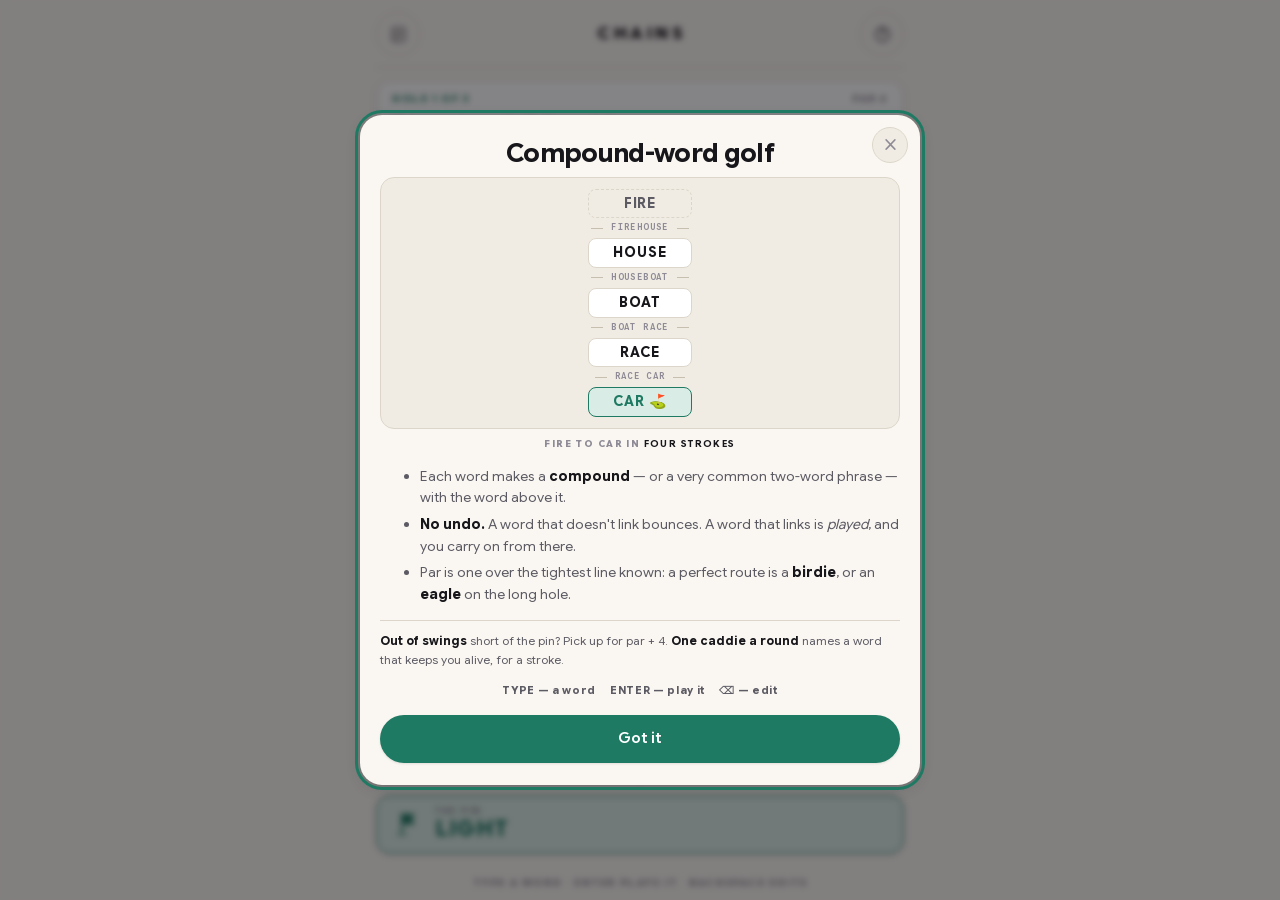
==== commit 3c4978e2: "Foundation: offline type + Material Symbols, kit motion/onboarding primitives The brief requires eve" ====
--- a/chains/index.html
+++ b/chains/index.html
@@ -4,7 +4,10 @@
 <meta charset="utf-8">
 <meta name="viewport" content="width=device-width, initial-scale=1, viewport-fit=cover">
 <title>CHAINS — compound-word golf</title>
+<link rel="stylesheet" href="../shared/fonts.css">
+<link rel="stylesheet" href="../shared/icons.css">
 <link rel="stylesheet" href="../shared/kit.css">
+<link rel="stylesheet" href="font.css">
 <style>
   /* NB: setting --accent-soft on :root here would out-cascade the kit's own
      dark-mode value (both land on :root, ours is later), which lit the pin and
--- a/shared/fonts.css
+++ b/shared/fonts.css
@@ -0,0 +1,44 @@
+/* ============================================================
+   SUPERFUN DAILY — suite type (UI + mono)
+   Google Fonts, latin + latin-ext only, inlined as base64 so every
+   demo renders correctly opened straight from file:// with no
+   network and no CDN. Regenerate with tools/mkfonts.py.
+   Source query: css2?family=Google+Sans+Code:wght@400..700&family=Google+Sans+Flex:wght@300..800
+   ============================================================ */
+/* Google Sans Code · latin-ext */
+@font-face {
+  font-family: 'Google Sans Code';
+  font-style: normal;
+  font-weight: 400 700;
+  src: url([data-uri]) format('woff2');
+  unicode-range: U+0100-02BA, U+02BD-02C5, U+02C7-02CC, U+02CE-02D7, U+02DD-02FF, U+0304, U+0308, U+0329, U+1D00-1DBF, U+1E00-1E9F, U+1EF2-1EFF, U+2020, U+20A0-20AB, U+20AD-20C0, U+2113, U+2C60-2C7F, U+A720-A7FF;
+}
+
+/* Google Sans Code · latin */
+@font-face {
+  font-family: 'Google Sans Code';
+  font-style: normal;
+  font-weight: 400 700;
+  src: url([data-uri]) format('woff2');
+  unicode-range: U+0000-00FF, U+0131, U+0152-0153, U+02BB-02BC, U+02C6, U+02DA, U+02DC, U+0304, U+0308, U+0329, U+2000-206F, U+20AC, U+2122, U+2191, U+2193, U+2212, U+2215, U+FEFF, U+FFFD;
+}
+
+/* Google Sans Flex · latin-ext */
+@font-face {
+  font-family: 'Google Sans Flex';
+  font-style: normal;
+  font-weight: 300 800;
+  font-stretch: 100%;
+  src: url([data-uri]) format('woff2');
+  unicode-range: U+0100-02BA, U+02BD-02C5, U+02C7-02CC, U+02CE-02D7, U+02DD-02FF, U+0304, U+0308, U+0329, U+1D00-1DBF, U+1E00-1E9F, U+1EF2-1EFF, U+2020, U+20A0-20AB, U+20AD-20C0, U+2113, U+2C60-2C7F, U+A720-A7FF;
+}
+
+/* Google Sans Flex · latin */
+@font-face {
+  font-family: 'Google Sans Flex';
+  font-style: normal;
+  font-weight: 300 800;
+  font-stretch: 100%;
+  src: url([data-uri]) format('woff2');
+  unicode-range: U+0000-00FF, U+0131, U+0152-0153, U+02BB-02BC, U+02C6, U+02DA, U+02DC, U+0304, U+0308, U+0329, U+2000-206F, U+20AC, U+2122, U+2191, U+2193, U+2212, U+2215, U+FEFF, U+FFFD;
+}
--- a/shared/icons.css
+++ b/shared/icons.css
@@ -0,0 +1,37 @@
+/* ============================================================
+   SUPERFUN DAILY — icon face
+   Material Symbols Rounded (Google Fonts), subsetted to the 132
+   glyphs this suite actually uses and inlined as base64 so every demo
+   works opened straight from file:// with no network and no CDN.
+
+   Regenerate with tools/icons.txt + tools/mkicons.py.
+
+   Usage:  <span class="ms">rowing</span>
+   Axes:   --ms-fill 0..1 · --ms-wght 100..700 · --ms-grad -50..200 · --ms-opsz 20..48
+   ============================================================ */
+@font-face {
+  font-family: 'Material Symbols Rounded';
+  font-style: normal;
+  font-weight: 100 700;
+  font-display: block;
+  src: url([data-uri]) format('woff2');
+}
+
+.ms {
+  font-family: 'Material Symbols Rounded';
+  font-weight: normal; font-style: normal;
+  font-size: var(--ms-size, 24px);
+  line-height: 1;
+  letter-spacing: normal; text-transform: none;
+  display: inline-block; white-space: nowrap; word-wrap: normal;
+  direction: ltr; -webkit-font-feature-settings: 'liga'; font-feature-settings: 'liga';
+  -webkit-font-smoothing: antialiased;
+  font-variation-settings:
+    'FILL' var(--ms-fill, 0),
+    'wght' var(--ms-wght, 400),
+    'GRAD' var(--ms-grad, 0),
+    'opsz' var(--ms-opsz, 24);
+  transition: font-variation-settings .28s cubic-bezier(.2,.9,.3,1);
+  user-select: none;
+}
+.ms.fill { --ms-fill: 1; }
--- a/shared/kit.css
+++ b/shared/kit.css
@@ -4,7 +4,10 @@
    Each game sets --accent / --accent-soft on :root to reskin.
    ============================================================ */
 
-@import url('https://fonts.googleapis.com/css2?family=Google+Sans+Code:wght@400..700&family=Google+Sans+Flex:wght@300..800&display=swap');
+/* Type and icons are inlined in shared/fonts.css and shared/icons.css, linked
+   ahead of this file by every demo. No @import, no CDN: the brief requires
+   these to run opened straight from file://, and a network font request there
+   silently falls back to system sans and breaks every tracking value below. */
 
 :root {
   --paper:      #faf7f2;
@@ -44,6 +47,18 @@
 
   --maxw: 560px;
   --safe-b: env(safe-area-inset-bottom, 0px);
+  --safe-t: env(safe-area-inset-top, 0px);
+
+  /* One motion vocabulary for all five. Everything that moves picks from
+     these: UI acknowledgements are --ease-out, anything that should feel
+     physical (a tile landing, a sheet arriving) is --ease-spring. */
+  --ease-out:    cubic-bezier(.22, 1, .36, 1);
+  --ease-spring: cubic-bezier(.18, 1.25, .4, 1);
+  --ease-in-out: cubic-bezier(.65, 0, .35, 1);
+  --dur-1: .14s;
+  --dur-2: .26s;
+  --dur-3: .42s;
+
   color-scheme: light dark;
 }
 
@@ -122,14 +137,24 @@
 }
 .bar .puzz-no { font-family: var(--font-mono); font-size: 11px; color: var(--ink-3); letter-spacing: .06em; }
 .iconbtn {
-  width: 38px; height: 38px; flex: 0 0 38px;
+  width: 44px; height: 44px; flex: 0 0 44px;          /* thumb target, always */
   display: grid; place-items: center;
   background: transparent; border: 1px solid var(--line);
   border-radius: var(--r-pill); cursor: pointer; color: var(--ink-2);
-  transition: background .15s, color .15s, border-color .15s;
+  text-decoration: none; padding: 0;
+  transition: background var(--dur-1), color var(--dur-1),
+              border-color var(--dur-1), transform .1s;
+  touch-action: manipulation; -webkit-tap-highlight-color: transparent;
 }
 .iconbtn:hover { background: var(--paper-2); color: var(--ink); }
+.iconbtn:active { transform: scale(.9); }
 .iconbtn svg { width: 18px; height: 18px; }
+.iconbtn .ms { --ms-size: 21px; --ms-opsz: 24; }
+/* the icon fills on press — the Material Symbols FILL axis doing the one
+   thing an SVG can't: interpolating between two drawings of the same mark */
+.iconbtn:active .ms, .iconbtn[aria-expanded="true"] .ms { --ms-fill: 1; }
+.iconbtn.on { color: var(--accent); border-color: var(--accent); background: var(--accent-soft); }
+.iconbtn.on .ms { --ms-fill: 1; }
 
 /* ---------- prompt strip ---------- */
 .prompt {
@@ -162,6 +187,12 @@
 .btn.ghost { background: transparent; box-shadow: none; border-color: var(--line); color: var(--ink-2); }
 .btn.wide { width: 100%; }
 .btn.sm { padding: 8px 14px; font-size: 13.5px; }
+/* buttons that carry a symbol centre their content and keep the label on the
+   optical centre line — a bare inline-block icon sits ~1px high otherwise */
+.btn:has(.ms) { display: inline-flex; align-items: center; justify-content: center; gap: 8px; }
+.btn .ms { --ms-size: 19px; --ms-wght: 500; margin-top: -1px; }
+.btn.primary .ms { --ms-fill: 1; }
+.btn.sm .ms { --ms-size: 17px; }
 
 /* ---------- generic tiles ---------- */
 .tile {
@@ -263,6 +294,126 @@
 @keyframes pop { 50% { transform: scale(1.12) } }
 .sr { position: absolute; width: 1px; height: 1px; overflow: hidden; clip: rect(0 0 0 0); white-space: nowrap; }
 
+/* ============================================================
+   SHARED DELIGHT + ONBOARDING PRIMITIVES
+   Five games, one motion vocabulary. Anything below is used by more
+   than one demo; anything game-specific lives in that game's own
+   <style> block so a pitch stays legible as a single file.
+   ============================================================ */
+
+/* ---------- staggered entrance ----------
+   Put .stagger on a container and every direct child rises in sequence.
+   Used on every result sheet, so a verdict lands as a beat rather than a
+   wall of information appearing at once. */
+.stagger > * { animation: rise var(--dur-3) var(--ease-out) backwards; }
+.stagger > *:nth-child(1) { animation-delay: .02s }
+.stagger > *:nth-child(2) { animation-delay: .08s }
+.stagger > *:nth-child(3) { animation-delay: .14s }
+.stagger > *:nth-child(4) { animation-delay: .20s }
+.stagger > *:nth-child(5) { animation-delay: .26s }
+.stagger > *:nth-child(6) { animation-delay: .32s }
+.stagger > *:nth-child(7) { animation-delay: .38s }
+.stagger > *:nth-child(n+8) { animation-delay: .44s }
+@keyframes rise { from { opacity: 0; transform: translateY(9px) } }
+
+/* ---------- sheet furniture ---------- */
+.sheet .grab {
+  width: 38px; height: 4px; border-radius: 2px; background: var(--line-2);
+  margin: -8px auto 14px; flex: 0 0 auto;
+}
+@media (min-width: 620px) { .sheet .grab { display: none; } }
+.sheet .sheet-x {
+  position: absolute; top: 12px; right: 12px; z-index: 2;
+  width: 36px; height: 36px; border-radius: var(--r-pill);
+  display: grid; place-items: center; cursor: pointer;
+  background: var(--paper-2); border: 1px solid var(--line); color: var(--ink-3);
+  transition: color var(--dur-1), background var(--dur-1);
+}
+.sheet .sheet-x:hover { color: var(--ink); background: var(--line); }
+.sheet .sheet-x .ms { --ms-size: 19px; }
+.sheet { position: relative; }
+/* the sheet lifts off the scrim rather than sliding flatly up */
+@keyframes sheet-up-2 { from { transform: translateY(30px) scale(.985); opacity: 0 } }
+.scrim.leaving { animation: fade .18s ease-in reverse forwards; pointer-events: none; }
+.scrim.leaving .sheet { animation: sheet-up-2 .2s ease-in reverse forwards; }
+
+/* ---------- the coach mark ----------
+   A first-timer should never have to read a rules sheet to make their first
+   move. Kit.tour() spotlights the one thing to touch, says one sentence
+   about it, and gets out of the way. The cut-out is a giant box-shadow on a
+   transparent element, so it tracks any element on any layout for free. */
+#tour-layer {
+  position: fixed; inset: 0; z-index: 120;
+  pointer-events: auto; animation: fade var(--dur-2) ease-out;
+}
+#tour-layer .spot {
+  position: absolute; border-radius: 14px; pointer-events: none;
+  box-shadow: 0 0 0 9999px rgba(10, 9, 12, .58), 0 0 0 3px var(--accent);
+  transition: all var(--dur-3) var(--ease-spring);
+}
+#tour-layer .spot::after {
+  content: ''; position: absolute; inset: -3px; border-radius: 14px;
+  border: 2px solid var(--accent); animation: spot-ping 1.9s ease-out infinite;
+}
+@keyframes spot-ping {
+  0%   { opacity: .9; transform: scale(1) }
+  70%  { opacity: 0;  transform: scale(1.09) }
+  100% { opacity: 0;  transform: scale(1.09) }
+}
+#tour-layer .bub {
+  position: absolute; max-width: 300px; width: calc(100% - 32px);
+  background: var(--paper); color: var(--ink);
+  border-radius: var(--r); padding: 14px 15px 13px;
+  box-shadow: var(--shadow-2);
+  animation: rise var(--dur-3) var(--ease-out) backwards .1s;
+}
+#tour-layer .bub p { margin: 0; font-size: 14.5px; line-height: 1.45; color: var(--ink-2); }
+#tour-layer .bub p b { color: var(--ink); font-weight: 700; }
+#tour-layer .bub .row {
+  display: flex; align-items: center; gap: 10px; margin-top: 11px;
+}
+#tour-layer .bub .dots { display: flex; gap: 5px; flex: 1; }
+#tour-layer .bub .dots i {
+  width: 6px; height: 6px; border-radius: 50%; background: var(--line-2);
+  transition: background var(--dur-2), transform var(--dur-2);
+}
+#tour-layer .bub .dots i.on { background: var(--accent); transform: scale(1.25); }
+#tour-layer .bub .btn { padding: 8px 16px; font-size: 13.5px; }
+
+/* ---------- celebration ----------
+   Confetti is the cheapest possible "you did it", so it has to be earned:
+   Kit.burst() is only ever called on a genuinely good result, never on a
+   merely completed one. */
+#burst-layer { position: fixed; inset: 0; pointer-events: none; z-index: 130; overflow: hidden; }
+#burst-layer i {
+  position: absolute; display: block; width: 9px; height: 14px; border-radius: 2px;
+  will-change: transform, opacity;
+  animation: confetti var(--fall, 1.5s) cubic-bezier(.15,.6,.5,1) forwards;
+}
+@keyframes confetti {
+  0%   { opacity: 1; transform: translate3d(0,0,0) rotate(0) }
+  100% { opacity: 0; transform: translate3d(var(--dx,0), var(--dy,60vh), 0) rotate(var(--rot,540deg)) }
+}
+
+/* ---------- a value that counts up ---------- */
+.tick { font-variant-numeric: tabular-nums lining-nums; }
+.tick.bump { animation: bump .3s var(--ease-spring); }
+@keyframes bump { 40% { transform: scale(1.18) } }
+
+/* ---------- shared chip ---------- */
+.kchip {
+  display: inline-flex; align-items: center; gap: 5px;
+  font-size: 10.5px; font-weight: 800; letter-spacing: .1em; text-transform: uppercase;
+  padding: 5px 11px; border-radius: var(--r-pill);
+  background: var(--paper-2); border: 1px solid var(--line); color: var(--ink-3);
+}
+.kchip .ms { --ms-size: 14px; --ms-fill: 1; }
+.kchip.good { background: var(--good-soft); border-color: transparent; color: var(--good); }
+.kchip.warn { background: var(--warn-soft); border-color: transparent; color: var(--warn); }
+.kchip.bad  { background: var(--bad-soft);  border-color: transparent; color: var(--bad); }
+.kchip.acc  { background: var(--accent-soft); border-color: transparent; color: var(--accent); }
+
 @media (prefers-reduced-motion: reduce) {
   *, *::before, *::after { animation-duration: .01ms !important; transition-duration: .01ms !important; }
-}
+  #burst-layer { display: none; }
+}
--- a/chains/font.css
+++ b/chains/font.css
@@ -0,0 +1,15 @@
+/* ============================================================
+   SUPERFUN DAILY — Chains display — Fraunces
+   Google Fonts, latin + latin-ext only, inlined as base64 so every
+   demo renders correctly opened straight from file:// with no
+   network and no CDN. Regenerate with tools/mkfonts.py.
+   Source query: css2?family=Fraunces:opsz,wght@9..144,500..800
+   ============================================================ */
+/* Fraunces · latin */
+@font-face {
+  font-family: 'Fraunces';
+  font-style: normal;
+  font-weight: 500 800;
+  src: url([data-uri]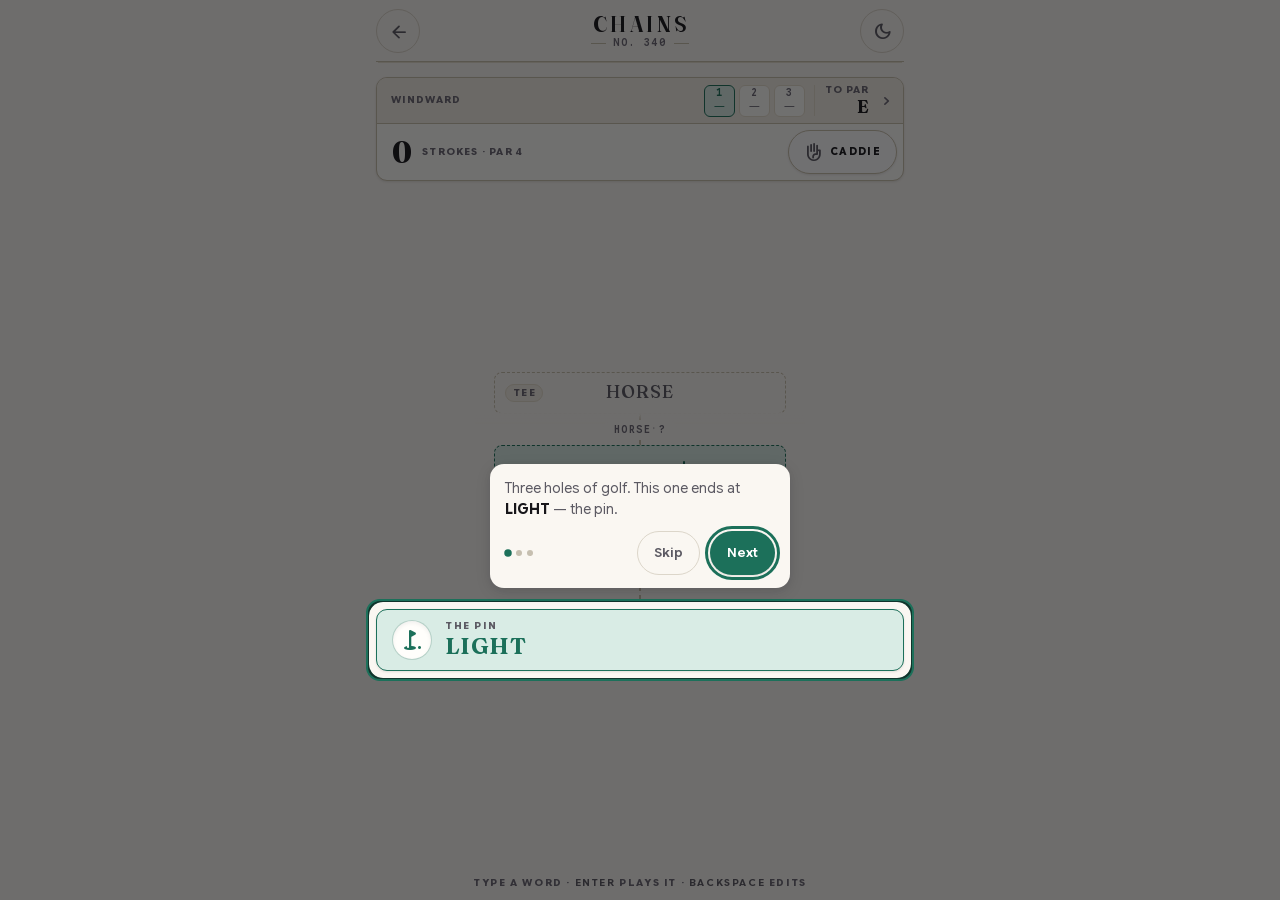
==== commit d6dd7e29: "Close the accessibility reviewer's three remaining objections The committee returned 8.1 overall wit" ====
--- a/chains/index.html
+++ b/chains/index.html
@@ -9,324 +9,914 @@
 <link rel="stylesheet" href="../shared/kit.css">
 <link rel="stylesheet" href="font.css">
 <style>
-  /* NB: setting --accent-soft on :root here would out-cascade the kit's own
-     dark-mode value (both land on :root, ours is later), which lit the pin and
-     the entry box up like mint paint on a black page. Every dark branch below
-     has to restate it. */
-  :root { --accent:#1f7a63; --accent-soft:#d9ece5; --accent-ink:#fff; --accent-hi:#1f7a63; }
-  @media (prefers-color-scheme: dark) { :root { --accent-hi:#6cc4a8; --accent-soft:#17342c; } }
-  :root[data-theme="dark"]  { --accent-hi:#6cc4a8; --accent-soft:#17342c; }
-  :root[data-theme="light"] { --accent-hi:#1f7a63; --accent-soft:#d9ece5; }
-
-  /* ------------------------------------------------------------------
-     TYPE. Google Sans Flex is a sans, not the serif this was first cut
-     for: display sizes want more weight and NEGATIVE tracking, while the
-     little caps labels want the opposite — open tracking, heavy weight,
-     small size. Everything below follows that split.
-     ------------------------------------------------------------------ */
-  .bar { margin-bottom: 12px; padding-bottom: 11px; }
-  .bar h1 { font-size:17.5px; font-weight:800; letter-spacing:.2em; text-indent:.2em; }
-  .iconbtn { width:44px; height:44px; flex:0 0 44px; }   /* 44px thumb target */
-  .iconbtn svg { width:19px; height:19px; }
+  /* ==================================================================
+     CHAINS — the surface language is a golf club that has been there a
+     hundred years: card stock, printed rules, engraved plates, a pencil
+     score in the +/- column. Bottle green on warm cream.
+
+     NB: any custom property set on :root here out-cascades the kit's own
+     dark-mode block (both land on :root, ours is later), which is how the
+     pin once lit up like mint paint on a black page. Every token below is
+     therefore restated in ALL FOUR branches.
+     ================================================================== */
+  :root {
+    --accent:#1c705a; --accent-soft:#d9ece5; --accent-ink:#fff;
+    --accent-hi:#1c705a;
+    --card:#fffefb; --card-2:#f4efe4;
+    --rule:#e5ddcc; --rule-2:#c9c0ab;
+    --plate:#ffffff; --plate-hi:rgba(255,255,255,.95); --plate-lo:rgba(23,22,26,.06);
+    --good-hi:#2a7449; --warn-hi:#8a6208; --bad-hi:#b3402f;
+    /* --warn-hi is the brass the pips, the card column and the glove are
+       painted in, and it is tuned to sit on paper. The one place brass has to
+       sit on BRASS is the tension line inside the warn row, where --warn-hi on
+       --warn-soft is 3.56:1 — under AA for an 11.5px label. This is that one
+       label's ink, dark enough to clear AA on the wash without dragging the
+       rest of the brass down with it. Dark mode already clears (6.71:1), so
+       there it is simply --warn-hi. */
+    --warn-ink:#7f5600;
+
+    --font-brand:'Fraunces', Georgia, 'Times New Roman', serif;
+    --r-card:11px; --r-plate:8px;
+  }
+  @media (prefers-color-scheme: dark) {
+    :root {
+      --accent-soft:#17342c; --accent-hi:#6cc4a8;
+      --card:#201f27; --card-2:#282730;
+      --rule:#35323e; --rule-2:#4b4756;
+      --plate:#26252e; --plate-hi:rgba(255,255,255,.05); --plate-lo:rgba(0,0,0,.28);
+      --good-hi:#63c98a; --warn-hi:#e2b24a; --bad-hi:#ea7c68;
+      --warn-ink:#e2b24a;
+    }
+  }
+  :root[data-theme="dark"] {
+    --accent-soft:#17342c; --accent-hi:#6cc4a8;
+    --card:#201f27; --card-2:#282730;
+    --rule:#35323e; --rule-2:#4b4756;
+    --plate:#26252e; --plate-hi:rgba(255,255,255,.05); --plate-lo:rgba(0,0,0,.28);
+    --good-hi:#63c98a; --warn-hi:#e2b24a; --bad-hi:#ea7c68;
+    --warn-ink:#e2b24a;
+  }
+  :root[data-theme="light"] {
+    --accent-soft:#d9ece5; --accent-hi:#1c705a;
+    --card:#fffefb; --card-2:#f4efe4;
+    --rule:#e5ddcc; --rule-2:#c9c0ab;
+    --plate:#ffffff; --plate-hi:rgba(255,255,255,.95); --plate-lo:rgba(23,22,26,.06);
+    --good-hi:#2a7449; --warn-hi:#8a6208; --bad-hi:#b3402f;
+    --warn-ink:#7f5600;
+  }
+
+  /* Three voices, and they never swap jobs.
+     Fraunces  — the words and the numbers that carry feeling.
+     Sans      — labels, buttons, anything you read rather than feel.
+     Mono      — what is printed: the spine, the card figures, the share.
+     Fraunces is driven by 'opsz' throughout, not by size alone: high optical
+     sizes for the wordmark and the verdict figures (thin hairlines, editorial
+     contrast), low ones for the word plates and card figures (thicker, and
+     legible at 12px). */
+
+  /* ---------- the masthead ----------
+     ONE control on each side, both exactly 44px, both with the same 8px gap:
+     the flanks are balanced, so the flex centre of the lockup IS the centre of
+     the bar rather than the centre of whatever space was left over. That is
+     the whole reason there is only one utility here. A third button makes the
+     right flank 96px against the left's 44, and at a 320px viewport the
+     wordmark then has to shrink to about 15px to keep 12px clear of it —
+     a cramped bar. The rules moved into the card and the result sheets
+     instead; the tour still teaches the board on a first visit. */
+  .bar {
+    padding: 9px 0 8px; margin-bottom: 15px; gap: 8px;
+    border-bottom: 1px solid var(--rule-2);
+    box-shadow: 0 3px 0 -2px var(--rule);      /* the second, printed rule */
+  }
+  .lockup { flex:1; min-width:0; display:flex; flex-direction:column; align-items:center; gap:3px; }
+  .lockup h1 {
+    flex:0 0 auto; margin:0;
+    font-family: var(--font-brand);
+    font-variation-settings:'opsz' 144,'wght' 650;
+    font-size: 21px; line-height: 1; letter-spacing:.17em; text-indent:.17em;
+    text-transform: uppercase;
+  }
+  .lockup .pno {
+    display:flex; align-items:center; gap:7px;
+    font-family: var(--font-mono); font-size:10px; font-weight:600;
+    letter-spacing:.16em; text-transform:uppercase; color:var(--ink-3); line-height:1;
+  }
+  .lockup .pno::before, .lockup .pno::after {
+    content:''; width:15px; height:1px; background:var(--rule-2);
+  }
 
   /* ---------- layout ----------
      .app must be BOUNDED, not just min-height: an unbounded flex column grows
      past the viewport and pushes the keyboard's bottom row off a 390×844
      phone. Bounded, the scrolling course absorbs the overflow instead. */
   .app { height: 100dvh; padding-bottom: calc(10px + var(--safe-b)); }
-  .stage { justify-content: flex-start; gap: 12px; min-height: 0; }
-  .prompt { padding: 11px 15px; }
-  .prompt .k {
-    display:flex; justify-content:space-between; align-items:baseline; gap:10px;
-    margin-bottom:4px; font-size:10px; font-weight:800; letter-spacing:.16em;
-    color: var(--accent-hi);
-  }
-  .prompt .v { font-size: 13.5px; line-height: 1.45; }
-  .prompt .par { color: var(--ink-3); letter-spacing:.16em; white-space:nowrap; }
-  .prompt .long { color: var(--warn); }
-
-  /* ---------- score bar ---------- */
-  .scorebar {
-    display:flex; align-items:center; gap:10px;
-    background: var(--white); border:1px solid var(--line);
-    border-radius: var(--r-pill); padding:5px 5px 5px 17px;
+  /* The board is one composition — chain, the run to the pin, the pin — and it
+     is centred in whatever the card and the keyboard leave. It used to be
+     top-anchored, which meant every pixel of slack on the screen was handed to
+     the dashed run and nothing else: 261px of empty dashes on the opening
+     board of a 390×844 phone. Centred, the run is capped (below) and the slack
+     it no longer takes becomes air above and below the board. */
+  .stage { justify-content: center; gap: 12px; min-height: 0; }
+
+  /* ==================================================================
+     THE CARD — one surface, two ruled rows. Top row is the round (tap it
+     for the full card); bottom row is the lie you are standing on.
+     ================================================================== */
+  .scard {
+    background: var(--card);
+    border: 1px solid var(--rule-2);
+    border-radius: var(--r-card);
     box-shadow: var(--shadow-1);
-    transition: background .25s, border-color .25s;
-  }
-  .tally { flex:1; display:flex; align-items:center; gap:12px; min-width:0; }
+    overflow: hidden;
+    transition: border-color .25s;
+  }
+  .scard:has(.lie.alarm) { border-color: var(--bad-hi); }
+  /* the card takes the news once, when it becomes true — a single press down
+     rather than a pulse that nags for the rest of the hole */
+  .scard.jolt { animation: jolt .46s var(--ease-out); }
+  @keyframes jolt {
+    0%, 100% { transform: none; }
+    28%  { transform: translateY(2.5px) scaleY(.992); }
+    64%  { transform: translateY(-1px); }
+  }
+
+  .scard-top {
+    display:flex; align-items:center; gap:9px; width:100%;
+    min-height:46px; padding:5px 7px 5px 14px;
+    background: var(--card-2); border:0; border-bottom:1px solid var(--rule-2);
+    text-align:left; cursor:pointer; appearance:none;
+    font: inherit; color: inherit;
+    touch-action:manipulation; -webkit-tap-highlight-color:transparent;
+    transition: background var(--dur-1);
+  }
+  /* a header band, not a button-shaped thing: the hover lightens the stock
+     and walks the chevron out a couple of pixels rather than washing the
+     whole row in tan */
+  .scard-top:hover { background: var(--card); }
+  .scard-top:hover .chev { transform: translateX(2px); color: var(--ink-2); }
+  .scard-top:active { background: var(--rule); }
+  .scard-top:active .chev { transform: translateX(4px); }
+  .scard-top:focus-visible { outline: none; box-shadow: inset 0 0 0 2px var(--accent-hi); }
+  .scard-top .rname {
+    flex:1 1 auto; min-width:0;
+    font-size:10px; font-weight:800; letter-spacing:.13em; text-transform:uppercase;
+    color:var(--ink-3); white-space:nowrap; overflow:hidden; text-overflow:ellipsis;
+  }
+  .pips { display:flex; gap:4px; flex:0 0 auto; }
+  .pip {
+    display:flex; flex-direction:column; align-items:center; justify-content:center;
+    min-width:31px; padding:2px 4px 3px;
+    background: var(--card); border:1px solid var(--rule); border-radius:6px;
+  }
+  .pip i {
+    font-family:var(--font-mono); font-style:normal; font-size:10px; font-weight:600;
+    letter-spacing:.06em; color:var(--ink-3); line-height:1;
+  }
+  .pip b {
+    font-family:var(--font-brand); font-variation-settings:'opsz' 20,'wght' 700;
+    font-size:12.5px; line-height:1.2; color:var(--ink-3);
+    font-variant-numeric: tabular-nums lining-nums;
+  }
+  .pip.now { border-color:var(--accent-hi); background:var(--accent-soft); }
+  .pip.now i, .pip.now b { color:var(--accent-hi); }
+  .pip.under b { color:var(--good-hi); }
+  .pip.even  b { color:var(--ink); }
+  .pip.over  b { color:var(--warn-hi); }
+  .pip.blown b { color:var(--bad-hi); }
+
+  .topar {
+    flex:0 0 auto; display:flex; flex-direction:column; align-items:flex-end;
+    padding-left:10px; border-left:1px solid var(--rule); line-height:1;
+  }
+  .topar .cap {
+    font-size:10px; font-weight:800; letter-spacing:.1em; text-transform:uppercase;
+    color:var(--ink-3); margin-bottom:3px;
+  }
+  .topar .fig {
+    font-family:var(--font-brand); font-variation-settings:'opsz' 40,'wght' 700;
+    font-size:18px; letter-spacing:-.01em; line-height:1;
+    font-variant-numeric: tabular-nums lining-nums;
+  }
+  .topar.under .fig { color:var(--good-hi); }
+  .topar.over  .fig { color:var(--warn-hi); }
+  .topar.blown .fig { color:var(--bad-hi); }
+  .scard-top .chev {
+    --ms-size:18px; --ms-wght:500; color:var(--ink-3); flex:0 0 auto;
+    transition: transform var(--dur-2) var(--ease-out), color var(--dur-1);
+  }
+  /* a hole is scored: the figure is pencilled onto the pip rather than
+     appearing there. Short, weighted, one beat — a mark being pressed in. */
+  .pip.stamp { animation: stamp-pip .46s var(--ease-out) both; }
+  @keyframes stamp-pip {
+    0%   { transform: scale(1.34); opacity: 0; }
+    46%  { transform: scale(.965); opacity: 1; }
+    72%  { transform: scale(1.012); }
+    100% { transform: none; }
+  }
+
+  /* ---------- the lie ---------- */
+  .lie {
+    display:flex; align-items:center; gap:11px;
+    padding:6px 6px 6px 15px; min-height:56px;
+    transition: background .25s;
+  }
+  .tally { flex:1; display:flex; align-items:center; gap:11px; min-width:0; }
   .tally .n {
-    font-family: var(--font-display); font-size:27px; font-weight:700; line-height:1;
-    letter-spacing:-.03em; font-variant-numeric: tabular-nums lining-nums;
-    transition: color .2s;
+    font-family: var(--font-brand); font-variation-settings:'opsz' 120,'wght' 700;
+    font-size:31px; line-height:1; letter-spacing:-.025em;
+    font-variant-numeric: tabular-nums lining-nums;
+    transition: color .2s; transform-origin: 50% 90%;
+  }
+  /* the count doesn't swap, it drops onto the card */
+  .tally .n.struck { animation: struck .38s var(--ease-out) both; }
+  @keyframes struck {
+    0%   { transform: translateY(-8px) scale(1.1); opacity: .25; }
+    52%  { transform: translateY(0) scale(.955); opacity: 1; }
+    76%  { transform: translateY(0) scale(1.02); }
+    100% { transform: none; }
   }
   .tally .meta { display:flex; flex-direction:column; gap:2px; min-width:0; }
   .tally .lbl {
-    font-size:9.5px; font-weight:800; letter-spacing:.15em; text-transform:uppercase;
+    font-size:10px; font-weight:800; letter-spacing:.12em; text-transform:uppercase;
     color:var(--ink-3); white-space:nowrap;
   }
+  /* --warn-ink, not --warn-hi: this line only ever appears on the brass wash
+     (the alarm row re-inks it red below), and brass on brass is 3.56:1 —
+     under AA at 11.5px. --warn-ink is the same brass taken dark enough to
+     clear it, and only here, so the pips and the card column keep their tone. */
   .tally .warnl {
-    font-size:11.5px; font-weight:700; letter-spacing:-.005em; color:var(--warn);
-    white-space:nowrap; line-height:1.1;
+    font-size:11.5px; font-weight:700; color:var(--warn-ink);
+    white-space:nowrap; line-height:1.15;
   }
   .tally .warnl:empty { display:none; }
-  .scorebar.warn { border-color: var(--warn); background: var(--warn-soft); }
-  .scorebar.warn .tally .n { color: var(--warn); }
-  .scorebar.alarm { border-color: var(--bad); background: var(--bad-soft); animation: alarm 1.4s ease-in-out infinite; }
-  .scorebar.alarm .tally .n,
-  .scorebar.alarm .tally .warnl { color: var(--bad); }
-  .scorebar.alarm .lbl { color: var(--bad); }
-  @keyframes alarm { 50% { box-shadow: var(--shadow-1), 0 0 0 5px rgba(179,64,47,.14); } }
+  /* the tension line arrives — it is the one piece of copy that changes
+     mid-hole, and it should be noticed once, not blink on every render */
+  .tally .warnl.said { animation: rise-in .34s var(--ease-out) both; }
+  @keyframes rise-in { from { opacity: 0; transform: translateY(5px); } }
+  .lie.warn  { background: var(--warn-soft); }
+  .lie.warn  .n { color: var(--warn-hi); }
+  /* --ink-3 is tuned against paper; on the brass wash it drops to 2.8:1 in
+     both themes. The alarm row already re-inks its label — the warn row has
+     to as well, or the one line that says what you are looking at goes
+     illegible exactly when the row starts shouting. */
+  .lie.warn  .lbl { color: var(--ink-2); }
+  .lie.alarm { background: var(--bad-soft); }
+  .lie.alarm .n, .lie.alarm .warnl, .lie.alarm .lbl { color: var(--bad-hi); }
 
   .caddie {
     display:flex; align-items:center; gap:7px;
-    border:1px solid var(--line); background:var(--paper-2); color:var(--ink);
-    border-radius: var(--r-pill); padding:0 15px; height:44px; min-width:44px;
-    font-size:11px; font-weight:800; letter-spacing:.13em; text-transform:uppercase;
+    height:44px; padding:0 15px; min-width:44px;
+    background:var(--plate); border:1px solid var(--rule-2); color:var(--ink);
+    border-radius: var(--r-pill); box-shadow: var(--shadow-1);
+    font-size:10.5px; font-weight:800; letter-spacing:.13em; text-transform:uppercase;
     cursor:pointer; white-space:nowrap;
-    box-shadow: var(--shadow-1);
     transition: transform .1s, background .15s, border-color .15s, box-shadow .15s;
     touch-action:manipulation; -webkit-tap-highlight-color:transparent;
   }
-  .caddie .g { font-size:15px; letter-spacing:0; }
-  .caddie:hover { border-color: var(--line-2); }
+  .caddie .ms { --ms-size:19px; --ms-wght:500; color:var(--ink-2); }
+  .caddie:hover { border-color: var(--ink-3); }
+  .caddie:hover .ms { --ms-fill:1; }
   .caddie:active { transform: scale(.955); box-shadow:none; }
-  .caddie[disabled] { opacity:.38; cursor:default; box-shadow:none; }
-
-  /* ---------- the course ---------- */
-  /* margin-top:auto on the chain (not justify-content) bottom-aligns a short
-     chain so the entry box always sits just above the pin — no dead gap on the
-     opening screen — while still scrolling correctly once the chain overflows. */
+  .caddie:focus-visible { outline:none; border-color: var(--accent-hi); box-shadow: 0 0 0 3px var(--accent-soft); }
+  .caddie[disabled] { opacity:.42; cursor:default; box-shadow:none; }
+  .caddie.spent .ms { --ms-fill:1; color:var(--warn-hi); }
+  .caddie.signed .ms { --ms-fill:1; color:var(--accent-hi); }
+
+  /* ==================================================================
+     THE COURSE — one spine runs the whole way down, solid where you have
+     played and dashed ahead of you, with the compound each link made
+     printed on it. This is the thing to screenshot.
+     ================================================================== */
+  /* The course takes only the height its chain needs and gives the rest to
+     the fairway below it; once the chain outgrows the space it shrinks and
+     scrolls instead, holding the newest link in view. */
   .course {
-    flex:1; min-height:0; overflow-y:auto; overscroll-behavior:contain;
-    display:flex; flex-direction:column;
-    padding: 0 0 2px; scrollbar-width:thin;
+    flex:0 1 auto; min-height:0; overflow-y:auto; overscroll-behavior:contain;
+    /* the bottom padding keeps the fade off the entry plate: the course is
+       always scrolled to its end, so without it the newest link would sit
+       permanently inside the mask */
+    display:flex; flex-direction:column; padding:0 0 13px; scrollbar-width:thin;
     -webkit-mask-image: linear-gradient(to bottom, #000 0, #000 calc(100% - 12px), transparent 100%);
             mask-image: linear-gradient(to bottom, #000 0, #000 calc(100% - 12px), transparent 100%);
   }
-  .chain { display:flex; flex-direction:column; align-items:center; margin-top:auto; }
-
+  .chain { position:relative; display:flex; flex-direction:column; align-items:center; }
+
+  .rung {
+    position:relative; width:100%; height:30px; flex:0 0 30px;
+    display:flex; align-items:center; justify-content:center;
+  }
+  .rung::before {                       /* the spine itself */
+    content:''; position:absolute; left:50%; top:-1px; bottom:-1px;
+    width:2px; margin-left:-1px; background: var(--rule-2); border-radius:1px;
+  }
+  .rung.pending::before {
+    width:0; background:none; border-left:2px dashed var(--rule-2);
+  }
+  .made {
+    position:relative; background: var(--paper);
+    font-family: var(--font-mono); font-size:10px; font-weight:600;
+    letter-spacing:.15em; text-transform:uppercase; color: var(--ink-2);
+    border:1px solid transparent; border-radius: var(--r-pill);
+    padding:2.5px 10px; white-space:nowrap; line-height:1.25;
+  }
+  /* the joint. It inherits its colour so it survives the flash back to rest —
+     an em with a fixed colour here goes white-on-cream the moment the
+     animation hands the chip back to the resting palette. */
+  .made em { font-style:normal; color: currentColor; opacity:.45; font-weight:800; }
+  .made.ghost { color: var(--ink-3); }
+
+  /* ---------- the stitch ----------
+     A stroke is played and the spine grows the gap it just earned: the rule
+     draws downward from the plate above, then the compound is stamped onto
+     it. The green cools back to printed grey a beat later, so the newest
+     link is briefly the only lit thing on the course. */
+  .rung.fresh::before {
+    background: var(--accent-hi); transform-origin: 50% 0;
+    animation: stitch .26s cubic-bezier(.45,.02,.7,.5) both,
+               spine-cool 1.3s ease-out .62s forwards;
+  }
+  @keyframes stitch { from { transform: scaleY(0); } }
+  @keyframes spine-cool { to { background: var(--rule-2); } }
+  .rung.fresh .made {
+    color: var(--accent-ink); background: var(--accent); border-color:transparent;
+    animation: stamp .3s var(--ease-out) .2s both,
+               made-cool 1.1s ease-out .74s forwards;
+  }
+  @keyframes stamp {
+    0%   { transform: scale(1.22); opacity: 0; }
+    55%  { transform: scale(.97); opacity: 1; }
+    78%  { transform: scale(1.01); }
+    100% { transform: none; }
+  }
+  @keyframes made-cool {
+    to { color: var(--ink-2); background: var(--paper); border-color: transparent; }
+  }
+
+  /* ---------- the plates ---------- */
   .node {
-    position:relative; width:100%; max-width:290px;
+    position:relative; width:100%; max-width:292px;
     display:flex; align-items:center; justify-content:center;
-    background: var(--white); border:1.5px solid var(--line);
-    border-radius: 13px; box-shadow: var(--shadow-1);
-    padding: 12px 46px; min-height:52px;
-    font-family: var(--font-tile); font-weight:700; font-size:20px;
-    letter-spacing:.05em; text-transform:uppercase; user-select:none;
+    background: var(--plate); border:1px solid var(--rule-2);
+    border-radius: var(--r-plate);
+    box-shadow: var(--shadow-1), inset 0 1px 0 var(--plate-hi);
+    padding: 11px 46px; min-height:52px; user-select:none;
+  }
+  .node .w {
+    font-family: var(--font-brand); font-variation-settings:'opsz' 32,'wght' 600;
+    font-size:21px; line-height:1.05; letter-spacing:.045em; text-transform:uppercase;
+    min-width:0; overflow:hidden; text-overflow:ellipsis; white-space:nowrap;
   }
   /* The tee word is the one piece of context you must never lose. On a long
      hole the chain outgrows the course and scrolls it away, so it pins to the
      top of the scroller and the rest of the line runs underneath it. */
   .node.tee {
     position: sticky; top:0; z-index:2; margin-bottom:1px;
-    background: var(--paper); border:1.5px dashed var(--line-2);
-    box-shadow:none; color:var(--ink-2); font-weight:600;
-    min-height:42px; padding:9px 46px; font-size:17.5px;   /* reference, not a stroke */
-  }
-  /* a soft edge under the pinned tee so scrolled links read as passing behind
-     it rather than as linking directly to it */
-  .node.tee::after {
+    background: var(--paper); border:1px dashed var(--rule-2);
+    box-shadow:none; color: var(--ink-2);
+    min-height:42px; padding:8px 46px;
+  }
+  .node.tee .w { font-variation-settings:'opsz' 28,'wght' 500; font-size:18px; }
+  .node.tee::after {          /* scrolled links pass behind the pinned tee */
     content:''; position:absolute; left:-20px; right:-20px; top:100%; height:11px;
     background: linear-gradient(var(--paper), rgba(0,0,0,0)); pointer-events:none;
   }
   .node .tag {
-    position:absolute; left:11px; top:50%; transform:translateY(-50%);
-    font-family:var(--font-ui); font-size:8.5px; font-weight:800; letter-spacing:.17em;
+    position:absolute; left:10px; top:50%; transform:translateY(-50%);
+    font-family:var(--font-ui); font-size:10px; font-weight:800; letter-spacing:.14em;
     color:var(--ink-3); text-transform:uppercase; line-height:1;
-    border:1px solid var(--line); border-radius:var(--r-pill);
-    padding:3px 7px 3px 8px; background:var(--paper-2);
-  }
-  .node.caddied { border-color: var(--warn); background: var(--warn-soft); }
-  .node.caddied::after {
-    content:'🧤'; position:absolute; right:12px; top:50%; transform:translateY(-50%);
-    font-size:13px; line-height:1;
-  }
-  .node.snap { animation: snap .34s cubic-bezier(.18,1.2,.4,1); }
-  @keyframes snap {
-    0%   { transform: translateY(-16px) scale(.9); opacity:0; }
-    60%  { transform: translateY(2px) scale(1.03); opacity:1; }
+    border:1px solid var(--rule); border-radius:var(--r-pill);
+    padding:3px 6px 3px 7px; background:var(--card-2);
+  }
+  .node .glove {
+    position:absolute; right:12px; top:50%; transform:translateY(-50%);
+    color: var(--warn-hi);
+  }
+  .node.caddied { border-color: var(--warn-hi); background: var(--warn-soft); }
+
+  /* ---------- MOTION SIGNATURE: WEIGHT ----------
+     The plate you just filled does not pop. It comes down under gravity —
+     accelerating in, compressing on the ground, and settling once — the way
+     a struck ball lands. Nothing here overshoots upward and nothing wobbles
+     more than a single time. */
+  .node.snap {
+    transform-origin: 50% 100%;
+    animation: settle .44s both, plate-set .5s var(--ease-out) both;
+  }
+  @keyframes settle {
+    0%   { transform: translateY(-13px) scale(1.015); opacity: .35;
+           animation-timing-function: cubic-bezier(.5,.02,.82,.42); }
+    20%  { opacity: 1; }
+    50%  { transform: translateY(0) scale(1);
+           animation-timing-function: cubic-bezier(.3,0,.25,1); }
+    66%  { transform: translateY(0) scaleY(.905) scaleX(1.03); }
+    84%  { transform: translateY(0) scaleY(1.022) scaleX(.992); }
     100% { transform: none; }
   }
-
-  /* the spine, carrying the compound each link formed */
-  .rung { display:flex; flex-direction:column; align-items:center; width:100%; }
-  .rung i { display:block; width:2px; height:11px; background:var(--line-2); border-radius:1px; }
-  .made {
-    font-family: var(--font-mono); font-size:9.5px; font-weight:600; letter-spacing:.16em;
-    text-transform:uppercase; color: var(--ink-3);
-    background: var(--paper); border:1px solid var(--line);
-    border-radius: var(--r-pill); padding:2.5px 11px; white-space:nowrap; line-height:1.25;
-  }
-  .rung.fresh i { background: var(--accent-hi); }
-  .rung.fresh .made {
-    color: var(--accent-ink); background: var(--accent); border-color:transparent;
-    animation: madeflash 2.2s ease-out forwards;
-  }
-  @keyframes madeflash {
-    0%   { transform: scale(.7); opacity:0; }
-    18%  { transform: scale(1.06); opacity:1; }
-    30%  { transform: scale(1); }
-    72%  { color: var(--accent-ink); background: var(--accent); border-color:transparent; }
-    100% { color: var(--ink-3); background: var(--paper); border-color: var(--line); }
-  }
-
-  /* the word being typed */
+  /* the plate hardens out of the dashed entry it used to be */
+  @keyframes plate-set {
+    0%  { border-color: var(--accent-hi); background: var(--accent-soft); }
+    45% { border-color: var(--accent-hi); }
+  }
+
+  /* ---------- a swing that came to nothing ----------
+     A rejection is a duffed shot, not a punishment: heavy, low-frequency,
+     over in a third of a second, and it leaves the word where you typed it. */
+  .node.duff { animation: duff .34s cubic-bezier(.3,0,.3,1) both, duff-ink .6s ease-out both; }
+  @keyframes duff {
+    0%, 100% { transform: none; }
+    16%  { transform: translateX(-7px); }
+    40%  { transform: translateX(6px); }
+    62%  { transform: translateX(-3px); }
+    82%  { transform: translateX(1.5px); }
+  }
+  @keyframes duff-ink {
+    0%, 55% { border-color: var(--bad-hi); background: var(--bad-soft); }
+  }
+  /* ---------- the right pair, the wrong way round ----------
+     BOAT·HOUSE typed as HOUSE·BOAT is the most legible near-miss the game
+     has, so it gets its own feel: the ball rocks on the lip instead of
+     being duffed, and the plate goes brass rather than red. */
+  .node.lip { animation: lip .46s var(--ease-out) both, lip-ink .8s ease-out both; }
+  @keyframes lip {
+    0%, 100% { transform: none; }
+    22%  { transform: rotate(-1.7deg) translateY(1px); }
+    52%  { transform: rotate(1.3deg); }
+    78%  { transform: rotate(-.5deg); }
+  }
+  @keyframes lip-ink {
+    0%, 62% { border-color: var(--warn-hi); background: var(--warn-soft); }
+  }
+
+  /* ---------- the word being typed ---------- */
   .node.entry {
-    border:1.5px dashed var(--accent-hi); background:var(--accent-soft);
-    box-shadow:none; color:var(--ink);
-  }
-  .node.entry.empty {
-    color: var(--ink-3); font-size:10px; font-family:var(--font-ui);
-    font-weight:800; letter-spacing:.17em;
-  }
-  .caret { display:inline-block; width:2px; height:19px; background:var(--accent-hi);
-    margin-left:3px; vertical-align:-3px; animation: blink 1s steps(1) infinite; }
+    border:1.5px dashed var(--accent-hi); background: var(--accent-soft);
+    box-shadow:none; color: var(--ink);
+  }
+  .node.entry .w { color: var(--ink); }
+  .node.entry.empty .w {
+    font-family: var(--font-ui); font-size:10.5px; font-weight:800;
+    letter-spacing:.18em; color: var(--ink-3);
+  }
+  /* the join and the plate you type into are one object — the next lie. It
+     arrives a beat after the last shot has settled, so the board reads as one
+     movement rather than three things changing at once. */
+  .teeup { width:100%; display:flex; flex-direction:column; align-items:center; }
+  .teeup.arrive { animation: lie-in .38s var(--ease-out) .3s both; }
+  @keyframes lie-in { from { opacity: 0; transform: translateY(-7px); } }
+  /* the hole is over and there is nothing left to type into. It fades rather
+     than being pulled out of the flow, so the fairway below it does not
+     lengthen by 90px at the exact moment the ball starts rolling down it. */
+  .teeup.leaving { animation: lie-out .22s var(--ease-out) forwards; pointer-events:none; }
+  @keyframes lie-out { to { opacity: 0; transform: translateY(5px); } }
+  /* each letter is placed, not typed into a field */
+  .node.entry .w i { font-style:normal; display:inline-block; animation: letter-in .17s var(--ease-out); }
+  @keyframes letter-in { from { opacity: 0; transform: translateY(-5px); } }
+  /* a word the caddie handed you, until you touch it */
+  .node.entry.given { border-color: var(--warn-hi); background: var(--warn-soft); }
+  .node.entry.given .caret { background: var(--warn-hi); }
+  .node.handed { transform-origin: 50% 100%; animation: settle .44s both; }
+  .caret {
+    display:inline-block; width:2px; height:20px; background:var(--accent-hi);
+    margin-left:4px; vertical-align:-4px; border-radius:1px;
+    animation: blink 1.06s steps(1) infinite;
+  }
   @keyframes blink { 50% { opacity:0 } }
 
-  /* ---------- the pin ---------- */
-  .tothepin { display:flex; justify-content:center; margin:-4px 0 -2px; }
-  .tothepin::before { content:''; width:0; height:15px; border-left:2px dashed var(--line-2); }
+  /* ---------- the pin ----------
+     The dashed run is not decoration and not a fixed gap: it takes the height
+     the course doesn't need, so it reads as the distance still to walk — and
+     it shortens, visibly, with every word you play.
+     It is BOUNDED, though. Left to grow it swallowed every spare pixel on the
+     screen: 261px of empty dashes on the opening board at 390×844, 381px on a
+     desktop window, a third of the viewport spent on nothing before the player
+     had done anything. The cap keeps the run at a stretch of fairway rather
+     than an unfinished screen; the slack above the cap goes to the stage,
+     which is centred, so it reads as air rather than as a dead element. */
+  .tothepin {
+    position:relative;
+    display:flex; justify-content:center; align-items:stretch;
+    flex:1 1 auto; min-height:18px; max-height:min(96px, 11.5dvh);
+    margin:-17px 0 -4px;
+  }
+  .tothepin::before { content:''; width:0; border-left:2px dashed var(--rule-2); }
+  /* holed out: the dashed run to the pin closes up into a solid line */
+  .tothepin.holed::before { border-left-style:solid; border-left-color:var(--good-hi); }
+  /* …and it closes by being drawn, downhill, at the speed of the ball. This
+     is its own element rather than the fairway's rule because the run the
+     ball takes starts above the fairway — at the last plate you filled. */
+  .closeline {
+    position:absolute; width:2px; margin-left:-1px; border-radius:1px;
+    background: var(--good-hi); transform-origin: 50% 0; pointer-events:none;
+    animation: close-line var(--close, .5s) cubic-bezier(.42,.02,.72,.55) both;
+  }
+  @keyframes close-line { from { transform: scaleY(0); } }
+
+  /* THE BALL. It exists for two-thirds of a second, once a hole, and it is the
+     thing the whole surface has been drawing a line toward. It lives on the
+     stage rather than on the fairway, because by the time you hole out the
+     fairway has done its job and shrunk to nothing — the run it needs is from
+     the last plate you filled all the way into the cup. */
+  .stage { position: relative; }
+  .ball {
+    position:absolute; width:13px; height:13px; border-radius:50%;
+    will-change: transform, opacity; pointer-events:none;
+    background: radial-gradient(circle at 34% 28%, #fff 0 22%, #f0ece2 55%, #c8c1b1 100%);
+    box-shadow: 0 2px 5px rgba(23,22,26,.34);
+    animation: roll var(--roll, .62s) cubic-bezier(.42,.02,.72,.55) both;
+  }
+  /* straight down the spine, then it breaks left at the last moment and drops */
+  @keyframes roll {
+    0%   { transform: translate(-50%, -50%) scale(.68); opacity: 0; }
+    11%  { transform: translate(-50%, -50%) scale(1); opacity: 1; }
+    68%  { transform: translate(-50%, calc(-50% + var(--y1, 40px))) scale(1); opacity: 1; }
+    91%  { transform: translate(calc(-50% + var(--x2, 0px)), calc(-50% + var(--y2, 60px))) scale(.86); opacity: 1; }
+    100% { transform: translate(calc(-50% + var(--x2, 0px)), calc(-50% + var(--y2, 60px))) scale(.2); opacity: 0; }
+  }
+
+  /* Signed card, clubhouse. The keyboard has nothing left to do, so the
+     course takes its room and shows the finished line instead. */
+  .app.done #kbd, .app.done .deskhint { display:none; }
+  .app.done .tothepin { flex:0 0 auto; }
 
   .pin {
-    display:flex; align-items:center; gap:14px;
-    border:1.5px solid var(--accent-hi);
-    background: var(--accent-soft);
-    border-radius: var(--r); padding:11px 16px; position:relative;
+    display:flex; align-items:center; gap:13px;
+    border:1.5px solid var(--accent-hi); background: var(--accent-soft);
+    border-radius: var(--r-card); padding:10px 15px; position:relative;
     box-shadow: var(--shadow-1);
     transition: background .3s, border-color .3s;
   }
-  .pin .flag { flex:0 0 28px; height:28px; color:var(--accent-hi); display:grid; place-items:center; }
-  .pin .flag svg { width:28px; height:28px; display:block; }
-  .pin .body { flex:1; min-width:0; display:flex; flex-direction:column; gap:2px; }
+  .pin .cup {
+    position:relative;
+    flex:0 0 40px; width:40px; height:40px; border-radius:50%;
+    display:grid; place-items:center;
+    background: var(--card); border:1px solid var(--rule);
+    border-color: color-mix(in srgb, var(--accent-hi) 32%, transparent);
+    box-shadow: inset 0 2px 4px var(--plate-lo);
+    transition: border-color .35s var(--ease-out);
+  }
+  .pin .cup .ms {
+    --ms-size:24px; --ms-wght:500; color: var(--accent-hi);
+    transition: font-variation-settings .45s var(--ease-out), color .35s var(--ease-out);
+  }
+  .pin .body { flex:1; min-width:0; display:flex; flex-direction:column; gap:3px; }
+  /* --ink-2, not --ink-3: this label sits on the mint plate, not on paper,
+     and --ink-3 there is 2.7:1 light / 2.9:1 dark. --ink-2 clears 5:1 in
+     both and still reads as the quiet line above the word. */
   .pin .lbl {
-    font-size:8.5px; font-weight:800; letter-spacing:.2em; text-transform:uppercase;
-    color:var(--ink-3); line-height:1;
+    font-size:10px; font-weight:800; letter-spacing:.16em; text-transform:uppercase;
+    color:var(--ink-2); line-height:1;
+    transition: color .35s var(--ease-out);
   }
   .pin .word {
-    font-family:var(--font-tile); font-weight:800; font-size:22px; line-height:1.1;
-    letter-spacing:.04em; text-transform:uppercase; color:var(--accent-hi);
-    overflow:hidden; text-overflow:ellipsis;
-  }
-  .pin.done { background: var(--good-soft); border-color: var(--good); }
-  .pin.done .flag, .pin.done .word { color: var(--good); }
-  .pin.holed { animation: holed .5s ease-out; }
-  @keyframes holed { 0%{transform:none} 40%{transform:scale(1.045)} 100%{transform:none} }
-
+    font-family:var(--font-brand); font-variation-settings:'opsz' 44,'wght' 700;
+    font-size:23px; line-height:1.05; letter-spacing:.02em; text-transform:uppercase;
+    color:var(--accent-hi); overflow:hidden; text-overflow:ellipsis; white-space:nowrap;
+    /* the word converts from accent to good as the ball drops — it is already
+       on the plate, so it changes rather than arrives */
+    transition: color .35s var(--ease-out);
+  }
+  /* ---------- HOLING OUT ----------
+     The flag fills — the FILL axis is the payoff an SVG can't give — the cup
+     throws one ring, the flagstick is planted back in, and the whole plate
+     takes the weight of the ball before it rises. Four things, one beat. */
+  .pin.done { background: var(--good-soft); border-color: var(--good-hi); }
+  .pin.done .cup { border-color: color-mix(in srgb, var(--good-hi) 34%, transparent); }
+  .pin.done .cup .ms { color: var(--good-hi); --ms-fill:1; --ms-wght:600; }
+  .pin.done .word { color: var(--good-hi); }
+  .pin.done .lbl { color: var(--good-hi); }
+
+  .pin.holed { animation: take-it .62s var(--ease-out) both; }
+  @keyframes take-it {
+    0%   { transform: none; }
+    22%  { transform: translateY(3px) scaleY(.985); }
+    58%  { transform: translateY(-2px) scaleY(1.012); }
+    100% { transform: none; }
+  }
+  .pin.holed .cup::after {
+    content:''; position:absolute; inset:-3px; border-radius:50%;
+    border:2px solid var(--good-hi); pointer-events:none;
+    animation: cup-ring .72s var(--ease-out) both;
+  }
+  @keyframes cup-ring {
+    0%   { opacity: .9; transform: scale(.86); }
+    100% { opacity: 0;  transform: scale(1.9); }
+  }
+  .pin.holed .cup .ms { animation: plant .58s var(--ease-spring) .04s both; }
+  @keyframes plant {
+    0%   { transform: translateY(-5px) rotate(-11deg); }
+    50%  { transform: translateY(0) rotate(5deg); }
+    76%  { transform: rotate(-2deg); }
+    100% { transform: none; }
+  }
+  /* Nothing inside the plate fades in. Both the label and the word are already
+     on screen and only change; an entrance animation on either leaves a frame
+     of empty plate under a filled flag, which reads as a glitch. */
+
+  /* Gated exactly like the kit's .kbd, and it has to be: width alone put this
+     hint on every tablet, where the on-screen keys are now (correctly) still
+     shown — so a tablet player got the pad AND a line telling them to use a
+     hardware keyboard they do not have. hover+fine is the actual question. */
   .deskhint { display:none; }
-  @media (min-width:620px) {
+  @media (min-width:620px) and (hover:hover) and (pointer:fine) {
     .deskhint {
-      display:block; text-align:center; padding-top:14px; margin-top:auto;
+      display:block; text-align:center; padding-top:14px; margin:auto 0 0;
       font-size:10px; font-weight:800; letter-spacing:.16em; text-transform:uppercase;
       color:var(--ink-3);
     }
-  }
-
-  /* ---------- scorecard ---------- */
+    .deskhint b { color: var(--ink-2); }
+  }
+
+  /* ==================================================================
+     THE SCORECARD — ruled card stock with an inner keyline, tabular
+     figures, and the +/- column ruled off doing the emotional work.
+     ================================================================== */
+  .cardwrap {
+    position:relative; background: var(--card);
+    border:1px solid var(--rule-2); border-radius: var(--r-card);
+    box-shadow: var(--shadow-1);
+    padding: 13px 14px 11px; margin: 14px 0 2px;
+  }
+  .cardwrap::after {
+    content:''; position:absolute; inset:4px; pointer-events:none;
+    border:1px solid var(--rule); border-radius:7px;
+  }
   .card {
-    width:100%; border-collapse:collapse; font-size:14px; margin:6px 0 2px;
+    width:100%; border-collapse:collapse; font-size:14px;
     font-variant-numeric: tabular-nums lining-nums;
   }
   .card th {
-    font-size:9px; letter-spacing:.16em; text-transform:uppercase; color:var(--ink-3);
-    font-weight:800; text-align:left; padding:0 6px 7px; border-bottom:1px solid var(--line);
+    font-size:10px; letter-spacing:.1em; text-transform:uppercase; color:var(--ink-3);
+    font-weight:800; text-align:left; padding:0 5px 8px;
+    border-bottom:1.5px solid var(--rule-2);
   }
   .card th.num, .card td.num { text-align:right; }
-  .card td { padding:10px 6px; border-bottom:1px solid var(--line); }
-  .card td.hole { font-family:var(--font-mono); font-size:11px; color:var(--ink-3); letter-spacing:.04em; width:16px; }
-  .card td.leg { font-weight:600; letter-spacing:-.005em; }
-  .card td.res { font-weight:800; letter-spacing:-.01em; }
+  .card td { padding:9px 6px; border-bottom:1px solid var(--rule); }
+  .card td.hole { font-family:var(--font-mono); font-size:11px; color:var(--ink-3); width:14px; }
+  .card td.leg { font-weight:600; letter-spacing:-.005em; white-space:nowrap; }
+  .card td.leg .ms { --ms-size:13px; --ms-wght:500; color:var(--ink-3); vertical-align:-2px; margin:0 2px; }
+  .card td.leg .glove { --ms-size:13px; --ms-fill:1; color:var(--warn-hi); vertical-align:-2px; margin-left:5px; }
+  .card th.res, .card td.res { border-left:1px solid var(--rule); padding-left:11px; }
+  .card td.res {
+    font-family:var(--font-brand); font-variation-settings:'opsz' 24,'wght' 700;
+    font-size:15px; letter-spacing:-.01em;
+  }
   .card tr.pending td { color: var(--ink-3); }
-  .card tr.tot td { border-bottom:none; font-weight:800; padding-top:13px; font-size:15px; letter-spacing:-.01em; }
-  .res.under { color: var(--good); }
+  .card tr.tot td {
+    border-bottom:none; border-top:2px solid var(--rule-2);
+    font-weight:800; padding-top:11px; font-size:15px;
+  }
+  .card tr.tot td.res { font-size:17px; }
+  .res.under { color: var(--good-hi); }
   .res.even  { color: var(--ink); }
-  .res.over  { color: var(--warn); }
-  .res.blown { color: var(--bad); }
-
+  .res.over  { color: var(--warn-hi); }
+  .res.blown { color: var(--bad-hi); }
+
+  /* ---------- the number that matters ---------- */
+  .bigscore { text-align:center; margin:16px 0 4px; }
+  /* opsz 40, not 96. This figure is a SIGNED number, and Fraunces at a display
+     optical size draws the arms of − and + as true hairlines: at 64px the
+     minus in "−1" came out about a pixel tall and the sign — the half of the
+     figure that carries whether the round was good — read as a printing fault.
+     Kit.count writes this element through textContent, so the sign cannot be
+     wrapped and styled on its own; the fix has to be the cut. opsz 40 at
+     wght 800 keeps the modelled serif but puts real weight in the horizontals,
+     so −1, +2, +5, E and X all read at 64px and at the 46px hole size. */
+  .bigscore .fig {
+    display:block; font-family:var(--font-brand);
+    font-variation-settings:'opsz' 40,'wght' 800;
+    font-size:64px; line-height:.92; letter-spacing:-.035em;
+    font-variant-numeric: tabular-nums lining-nums;
+  }
+  .bigscore .cap {
+    display:block; margin-top:8px; font-size:10px; font-weight:800;
+    letter-spacing:.17em; text-transform:uppercase; color:var(--ink-3);
+  }
+  .bigscore.sm .fig { font-size:46px; }
+  .bigscore.under .fig { color:var(--good-hi); }
+  .bigscore.even  .fig { color:var(--accent-hi); }
+  .bigscore.over  .fig { color:var(--warn-hi); }
+  .bigscore.blown .fig { color:var(--bad-hi); }
+
+  /* ---------- the line you played, and the one you missed ---------- */
   .lineout {
-    background:var(--paper-2); border:1px solid var(--line); border-radius:var(--r);
-    padding:12px 14px; margin:16px 0 2px; text-align:center;
+    background: var(--card-2); border:1px solid var(--rule);
+    border-radius: var(--r-card); padding:12px 14px; margin:16px 0 2px; text-align:center;
   }
   .lineout .cap {
-    display:block; font-size:9px; font-weight:800; letter-spacing:.2em;
-    text-transform:uppercase; color:var(--ink-3); margin-bottom:7px;
-  }
+    display:flex; align-items:center; justify-content:center; gap:6px;
+    font-size:10px; font-weight:800; letter-spacing:.14em;
+    text-transform:uppercase; color:var(--ink-3); margin-bottom:8px;
+  }
+  .lineout .cap .ms { --ms-size:14px; --ms-fill:1; }
   .lineout b {
-    font-family:var(--font-mono); font-size:12.5px; line-height:1.75; letter-spacing:.09em;
-    color:var(--ink); font-weight:600; word-break:break-word;
-  }
+    font-family:var(--font-mono); font-size:12.5px; line-height:1.75; letter-spacing:.1em;
+    color:var(--ink); font-weight:600;
+  }
+  /* a long line wraps between words, never through one — TOWER split as
+     TO / WER is the sort of thing a reader reads as a bug */
+  .lineout b i { white-space:nowrap; }
   .lineout.missed {
-    margin-top:9px; background:var(--accent-soft);
-    border-color:var(--accent-hi);
-    border-color:color-mix(in srgb, var(--accent-hi) 45%, transparent);
-  }
-  .lineout.missed .cap { color:var(--accent-hi); }
-
-  .badge { display:inline-block; font-size:9.5px; font-weight:800; letter-spacing:.16em;
-    text-transform:uppercase; padding:5px 12px; border-radius:var(--r-pill); }
-  .badge.under { background:var(--good-soft); color:var(--good); }
-  .badge.even  { background:var(--accent-soft); color:var(--accent-hi); }
-  .badge.over  { background:var(--warn-soft); color:var(--warn); }
-  .badge.blown { background:var(--bad-soft); color:var(--bad); }
-
-  .foot { display:flex; align-items:center; justify-content:center; gap:8px;
-    font-size:10px; font-weight:800; letter-spacing:.15em; text-transform:uppercase;
-    color:var(--ink-3); margin-top:16px; }
-  .foot b { font-family:var(--font-mono); font-weight:600; letter-spacing:.06em;
-    text-transform:none; font-size:11.5px; color:var(--ink-2); }
+    margin-top:9px; background: var(--accent-soft);
+    border-color: var(--accent-hi);
+    border-color: color-mix(in srgb, var(--accent-hi) 45%, transparent);
+  }
+  .lineout.missed .cap { color: var(--accent-hi); }
+  /* THE NEAR MISS, MADE LEGIBLE.
+     The line you missed is printed against the line you played: the words you
+     also found go quiet, and the first word where you turned off is the only
+     lit one. "I was so close" stops being a feeling and becomes a place. */
+  .lineout b i { font-style:normal; opacity:1; }
+  .lineout.missed b i.same { opacity:.42; }
+  .lineout.missed b i.turn {
+    color: var(--accent-hi); font-weight:800;
+    box-shadow: 0 2px 0 -1px var(--accent-hi);
+  }
+  .lineout b em { font-style:normal; opacity:.35; padding:0 1px; }
+  /* one stroke off the tightest line is the whole pitch in one sentence */
+  .nearline {
+    text-align:center; margin:12px 0 0; padding:0 6px;
+    font-size:13px; line-height:1.5; color: var(--ink-2);
+  }
+  .nearline .ms {
+    --ms-size:17px; --ms-fill:1; color:var(--accent-hi);
+    vertical-align:-4px; margin-right:6px;
+  }
+  .nearline b { color: var(--ink); font-weight:700; }
+  .nearline.good .ms { color: var(--good-hi); }
+
+  /* The next tee. There is no closing time here — a signed card hands you the
+     next round, so this is the last thing on the sheet and it is a way on. */
+  .teebox {
+    display:flex; flex-direction:column; gap:8px;
+    margin-top:16px; padding-top:15px; border-top:1px solid var(--rule);
+  }
+  /* Kit.nextButton is `btn tonal wide` now — outlined in the accent, so the
+     share button stays the one filled CTA on the sheet. Nothing here assumed
+     .primary, but .btn.tonal is painted in --accent, and --accent is the one
+     token this game does NOT restate per theme: bottle green #1c705a on the
+     dark page is 3.48:1, under AA for a 15px label. --accent-hi is the same
+     green taken light for dark mode (8.76:1) and is #1c705a again in light
+     (4.88:1), which is exactly what this button needs. */
+  .btn.tonal { color: var(--accent-hi); border-color: var(--accent-hi); }
+  .btn.tonal:hover, .btn.tonal:active { background: var(--accent-soft); }
+
+  /* the two quiet ways off this sheet share a line, so the way ON stays the
+     only full-width thing under the rule */
+  .teerow { display:flex; gap:8px; }
+  .teerow .btn { flex:1 1 0; min-width:0; padding:12px 8px; }
 
   /* the share block has to fit a 390px phone without sideways scrolling —
      the kit default is tuned for short emoji grids, not a scorecard line */
-  .sharegrid { font-size:13px; letter-spacing:.02em; padding:13px 10px; }
-
-  /* ---------- help: a diagram beats six paragraphs ---------- */
+  .sharegrid {
+    font-size:13px; letter-spacing:.02em; padding:13px 10px;
+    background: var(--card); border-color: var(--rule-2);
+  }
+  /* The copy button confirms itself — but only when there is something to
+     confirm. Kit.share owns this now and adds .done ONLY on a real clipboard
+     write; a blocked clipboard falls through to select-and-copy and the button
+     says so instead of going green over a lie. */
+  #shareBtn { transition: transform .1s, box-shadow .15s, background .25s var(--ease-out); }
+  /* --good-hi is a DARK green in light mode and a LIGHT green in dark, so the
+     ink has to flip with it: --accent-ink is white in both and would leave
+     this at 1.9:1 on the dark page. --paper is always the opposite of it. */
+  #shareBtn.done { background: var(--good-hi); color: var(--paper); }
+  #shareBtn.done .ms { animation: stamp-pip .4s var(--ease-out) both; }
+
+  /* ---------- sheets ---------- */
+  .sheet { padding-top:20px; }
+  .sheet h2 {
+    font-family: var(--font-brand); font-variation-settings:'opsz' 144,'wght' 700;
+    font-size:30px; line-height:1.08; letter-spacing:-.025em; margin:0 0 5px;
+  }
+  /* The kit parks its close button in the top-right of every dismissable
+     sheet. A centred 30px title has to be kept out from under it — at 360px
+     "Rough day on the course" runs its last letters straight through the X.
+     Padded on BOTH sides so the title stays optically centred; the sticky
+     sheets, which have no close button, keep the full width. */
+  .sheet:has(.sheet-x) h2 { padding: 0 30px; }
+  .sheet .sub { font-size:13.5px; }
+  .sheet .sub.caps {
+    font-size:10px; font-weight:800; letter-spacing:.16em; text-transform:uppercase;
+    color:var(--ink-3);
+  }
+  .sheet .rules { font-size:14px; line-height:1.55; }
+  .sheet .rules li { margin-bottom:6px; }
+  .statrow .stat { background: var(--card); border-color: var(--rule); }
+  .statrow .stat .n {
+    font-family: var(--font-brand); font-variation-settings:'opsz' 36,'wght' 700;
+    font-size:21px; letter-spacing:-.02em;
+    font-variant-numeric: tabular-nums lining-nums;
+  }
+
+  /* ---------- help: the diagram is the rule ---------- */
   .demo {
-    display:flex; flex-direction:column; align-items:center;
-    background:var(--paper-2); border:1px solid var(--line);
-    border-radius:var(--r); padding:11px 12px; margin:2px 0 0;
-  }
-  .demo .w {
-    font-family:var(--font-tile); font-weight:700; font-size:14px; letter-spacing:.06em;
-    background:var(--white); border:1px solid var(--line); border-radius:8px;
-    padding:3px 15px; min-width:104px; text-align:center; color:var(--ink);
-  }
-  .demo .w.tee  { background:transparent; border-style:dashed; color:var(--ink-2); }
-  .demo .w.pinw { color:var(--accent-hi); border-color:var(--accent-hi); background:var(--accent-soft); }
-  .demo .l {
-    display:flex; align-items:center; gap:8px; padding:3px 0;
-    font-family:var(--font-mono); font-size:9px; font-weight:600;
-    letter-spacing:.15em; text-transform:uppercase; color:var(--ink-3);
-  }
-  .demo .l::before, .demo .l::after { content:''; width:12px; height:1px; background:var(--line-2); }
+    position:relative; display:flex; flex-direction:column; align-items:center;
+    background: var(--card-2); border:1px solid var(--rule);
+    border-radius: var(--r-card); padding:12px; margin:14px 0 0;
+  }
+  .demo::before {
+    content:''; position:absolute; left:50%; top:26px; bottom:26px;
+    width:2px; margin-left:-1px; background: var(--rule-2); border-radius:1px;
+    /* the diagram draws its own spine when the sheet opens: the rule is the
+       line, so the line is what moves */
+    transform-origin: 50% 0;
+    animation: stitch .6s var(--ease-out) .28s both;
+  }
+  .dw {
+    position:relative; z-index:1;
+    font-family:var(--font-brand); font-variation-settings:'opsz' 28,'wght' 600;
+    font-size:15px; letter-spacing:.05em; text-transform:uppercase;
+    background:var(--plate); border:1px solid var(--rule-2); border-radius:6px;
+    padding:4px 15px; min-width:112px; text-align:center; color:var(--ink);
+  }
+  .dw.tee { background:transparent; border-style:dashed; color:var(--ink-2); }
+  .dw.pinw {
+    color:var(--accent-hi); border-color:var(--accent-hi); background:var(--accent-soft);
+    display:inline-flex; align-items:center; justify-content:center; gap:6px;
+  }
+  .dw.pinw .ms { --ms-size:16px; --ms-fill:1; }
+  .dl {
+    position:relative; z-index:1; margin:5px 0; padding:1px 8px;
+    background: var(--card-2);
+    font-family:var(--font-mono); font-size:10px; font-weight:600;
+    letter-spacing:.13em; text-transform:uppercase; color:var(--ink-3);
+  }
+  .dl em { font-style:normal; color:var(--accent-hi); font-weight:800; }
   .demolbl {
-    text-align:center; font-size:9.5px; font-weight:800; letter-spacing:.15em;
-    text-transform:uppercase; color:var(--ink-3); margin:8px 0 11px;
+    text-align:center; font-size:10px; font-weight:800; letter-spacing:.15em;
+    text-transform:uppercase; color:var(--ink-3); margin:9px 0 13px;
   }
   .demolbl b { color:var(--accent-hi); }
-  .sheet { padding-top:20px; }
-  .sheet h2 { letter-spacing:-.025em; }
-  .sheet .rules { font-size:14px; line-height:1.55; }
-  .sheet .rules li { margin-bottom:5px; }
   .fineprint {
-    margin-top:10px; padding-top:10px; border-top:1px solid var(--line);
-    font-size:12px; line-height:1.65; color:var(--ink-2);
+    margin-top:12px; padding-top:11px; border-top:1px solid var(--rule);
+    font-size:12.5px; line-height:1.65; color:var(--ink-2);
   }
   .fineprint b { color:var(--ink); }
-
-  .legend { font-size:13px; color:var(--ink-2); line-height:1.75; }
-  .legend code { font-family:var(--font-mono); font-size:11.5px; background:var(--paper-2);
-    border:1px solid var(--line); border-radius:5px; padding:1.5px 5px; letter-spacing:.04em; }
-  .keymap { display:flex; flex-wrap:wrap; justify-content:center; gap:6px 14px;
-    font-size:11px; font-weight:700; letter-spacing:.06em; color:var(--ink-2); }
+  /* what the caddie costs, as two lines you can count rather than a paragraph */
+  .cadcost { display:flex; flex-direction:column; gap:10px; margin-top:2px; }
+  .cadcost .row {
+    display:flex; align-items:flex-start; gap:10px;
+    font-size:13.5px; line-height:1.45; color:var(--ink-2);
+  }
+  .cadcost .row .ms { color:var(--warn-hi); flex:0 0 auto; margin-top:1px; }
+  .cadcost .row b { color:var(--ink); font-weight:700; }
+  .keymap {
+    display:flex; flex-wrap:wrap; justify-content:center; gap:6px 14px; margin-top:13px;
+    font-size:10.5px; font-weight:800; letter-spacing:.11em; text-transform:uppercase;
+    color:var(--ink-3);
+  }
   .keymap span { white-space:nowrap; }
-
+  .keymap b { color:var(--ink-2); }
+
+  /* the coach mark is the first thing a first-timer ever taps, and the kit
+     styles its buttons at 38px — under the brief's floor. Every game in the
+     suite raises them here until it can be fixed in shared/kit.css. */
+  #tour-layer .bub .btn { min-height: 44px; }
+
+  /* ==================================================================
+     REDUCED MOTION
+     The kit already collapses every duration to nothing. What that leaves
+     behind is the job here: anything whose only job was to be seen moving
+     must not survive as a frozen artefact, and anything an animation was
+     revealing must already be visible at rest.
+     ================================================================== */
+  @media (prefers-reduced-motion: reduce) {
+    /* the caret is the empty state's whole affordance — it must never depend
+       on an animation being allowed to run */
+    .caret { animation:none; opacity:1; }
+    /* a 13px ball frozen on the fairway is litter, not a golf ball */
+    .ball { display:none; }
+    /* The kit zeroes durations but not delays, so anything that opens on a
+       delayed `both` would hold its invisible first frame for a third of a
+       second and read as missing content. These are all pure entrances — the
+       resting style underneath each one is already the correct final state. */
+    .rung.fresh::before, .rung.fresh .made, .teeup.arrive, .demo::before,
+    .node.entry .w i { animation: none; }
+    /* the kit opens its coach bubble on a .1s delay that its own reduce block
+       does not zero, so the bubble sits invisible and then snaps in */
+    #tour-layer .bub { animation: none; }
+    /* The kit's .stagger is the same trap one level up: `backwards` fill plus
+       a delay of up to .44s means every line of a result sheet holds its
+       opacity-0 first frame for its own delay even after the duration has
+       been zeroed. The sheet would still assemble itself in front of someone
+       who asked for no motion. */
+    .stagger > * { animation: none; }
+  }
+
+  /* ---------- short phones ---------- */
   @media (max-height: 700px) {
-    .node { min-height:46px; padding:9px 44px; font-size:19px; }
-    .node.tee { min-height:38px; padding:7px 44px; font-size:16px; }
-    .prompt .v { display:none; }
-    .prompt { padding:9px 15px; }
-    .tally .n { font-size:24px; }
-    .pin { padding:9px 15px; }
+    .node { min-height:46px; padding:9px 44px; }
+    .node .w { font-size:19px; }
+    .node.tee { min-height:38px; padding:7px 44px; }
+    .node.tee .w { font-size:16.5px; }
+    .rung { height:26px; flex-basis:26px; }
+    .lie { min-height:50px; }
+    .tally .n { font-size:26px; }
+    .scard-top .rname { display:none; }
+    .pin { padding:8px 14px; }
     .pin .word { font-size:20px; }
+    .pin .cup { flex-basis:34px; width:34px; height:34px; }
+    .pin .cup .ms { --ms-size:21px; }
     .stage { gap:10px; }
   }
 </style>
@@ -335,26 +925,26 @@
 
 <div class="app">
   <div class="bar">
-    <button class="iconbtn" id="statsBtn" aria-label="Scorecard">
-      <svg viewBox="0 0 24 24" fill="none" stroke="currentColor" stroke-width="1.8" stroke-linecap="round" stroke-linejoin="round">
-        <rect x="4" y="3" width="16" height="18" rx="2.6"/><path d="M8 8.5h8M8 12.5h8M8 16.5h5"/>
-      </svg>
+    <a class="iconbtn" href="../" aria-label="All games" title="All games">
+      <span class="ms" aria-hidden="true">arrow_back</span>
+    </a>
+    <div class="lockup">
+      <h1>Chains</h1>
+      <span class="pno" id="pno">No. 1</span>
+    </div>
+    <button class="iconbtn" id="themeBtn" type="button" aria-label="Toggle theme"></button>
+  </div>
+
+  <div class="scard">
+    <button class="scard-top" id="cardBtn" type="button" title="Scorecard and rules" aria-label="Scorecard">
+      <span class="rname" id="rname" aria-hidden="true"></span>
+      <span class="pips" id="pips" aria-hidden="true"></span>
+      <span class="topar" id="toPar" aria-hidden="true">
+        <span class="cap">to par</span><span class="fig tick" id="toParFig">E</span>
+      </span>
+      <span class="ms chev" aria-hidden="true">chevron_right</span>
     </button>
-    <h1>Chains</h1>
-    <button class="iconbtn" id="helpBtn" aria-label="How to play">
-      <svg viewBox="0 0 24 24" fill="none" stroke="currentColor" stroke-width="1.9" stroke-linecap="round" stroke-linejoin="round">
-        <circle cx="12" cy="12" r="9"/><path d="M9.6 9.2a2.5 2.5 0 1 1 3.3 2.4c-.6.2-.9.7-.9 1.3v.5"/><circle cx="12" cy="17" r=".9" fill="currentColor" stroke="none"/>
-      </svg>
-    </button>
-  </div>
-
-  <div class="prompt">
-    <span class="k"><span id="holeNo">Hole 1 of 3</span><span class="par" id="parLbl">Par 4</span></span>
-    <span class="v" id="objective">Play a word that makes a compound with the one above it. Reach the pin.</span>
-  </div>
-
-  <div class="stage">
-    <div class="scorebar" id="scorebar">
+    <div class="lie" id="lie">
       <div class="tally" role="status" aria-live="polite">
         <span class="n" id="strokeN">0</span>
         <span class="meta">
@@ -362,21 +952,20 @@
           <span class="warnl" id="strokeW"></span>
         </span>
       </div>
-      <button class="caddie" id="caddieBtn"><span class="g" id="caddieIcon">🧤</span><span id="caddieLbl">Caddie</span></button>
+      <button class="caddie" id="caddieBtn" type="button">
+        <span class="ms" id="caddieIcon" aria-hidden="true">front_hand</span>
+        <span id="caddieLbl">Caddie</span>
+      </button>
     </div>
-
+  </div>
+
+  <div class="stage">
     <div class="course" id="course"><div class="chain" id="chain"></div></div>
 
-    <div class="tothepin" aria-hidden="true"></div>
+    <div class="tothepin" id="toPin" aria-hidden="true"></div>
 
     <div class="pin" id="pin">
-      <span class="flag" aria-hidden="true">
-        <svg viewBox="0 0 28 28" fill="none" stroke="currentColor" stroke-width="2" stroke-linecap="round" stroke-linejoin="round">
-          <path d="M9 24.5V4"/>
-          <path d="M9 4.8h11.5l-3.1 4.3 3.1 4.3H9" fill="currentColor" stroke-linejoin="round"/>
-          <path d="M4 24.5h10" opacity=".45"/>
-        </svg>
-      </span>
+      <span class="cup" aria-hidden="true"><span class="ms" aria-hidden="true">golf_course</span></span>
       <span class="body">
         <span class="lbl" id="pinLbl">The pin</span>
         <span class="word" id="pinWord">WORK</span>
@@ -385,7 +974,7 @@
   </div>
 
   <div id="kbd"></div>
-  <div class="deskhint">Type a word · Enter plays it · Backspace edits</div>
+  <div class="deskhint">Type a word · <b>Enter</b> plays it · <b>Backspace</b> edits</div>
   <p class="sr" id="live" role="status" aria-live="polite"></p>
 </div>
 
@@ -398,13 +987,49 @@
   const LINKS  = window.CHAINS_LINKS;
   const ROUNDS = window.CHAINS_ROUNDS;
 
-  const DAY   = Kit.dayNumber();
-  const ROUND = Kit.pick(ROUNDS);
+  /* The day sets the round you open on; signing a card hands you the next one
+     rather than a locked door. Kit.puzzleNo is that number — the one printed
+     on the masthead, saved under, and shared. */
+  const DAY   = Kit.puzzleNo('chains');
+  const ROUND = Kit.pick(ROUNDS, 'chains');
   const HOLES = ROUND.holes;
 
   const save  = Kit.store('chains');
   const stats = Kit.store('chains:stats');
-  const seen  = Kit.store('chains:seen');
+
+  const CALM = matchMedia('(prefers-reduced-motion: reduce)');
+  const calm = () => CALM.matches;
+  /* how long a beat is allowed to be. With motion off there are no beats to
+     wait for, so every hand-off collapses to the shortest thing that still
+     reads as a separate step. */
+  const beat = (ms) => calm() ? Math.min(ms, 120) : ms;
+
+  /* Kit.count drives a figure with requestAnimationFrame. If the tab is
+     backgrounded (or throttled) mid-count the loop simply stops and the
+     player is left looking at a number that is not their score — I hit this
+     on a hidden tab, twice. Every count in this file lands on the truth
+     whether or not it was watched getting there. */
+  function tally(node, to, ms, fmt) {
+    if (!node) return;
+    Kit.count(node, to, { ms, fmt });
+    setTimeout(() => { node.textContent = fmt(to); }, ms + 350);
+  }
+
+  /* A haptic vocabulary rather than one buzz for everything. Kit.haptic hands
+     its argument straight to navigator.vibrate, which takes a pattern as well
+     as a duration — so a rejection can stutter, a hole-out can knock. */
+  const BUZZ = {
+    tap:    4,               // a key, under the thumb
+    played: 12,              // the ball is struck and comes to rest
+    duff:   [16, 40, 16],    // a swing at nothing
+    lip:    22,              // right pair, wrong way round
+    caddie: [8, 40, 8],
+    holed:  [14, 55, 46],    // knock · beat · drop
+    signed: [26, 60, 26, 60, 70]
+  };
+  /* bottle green, fairway green, card stock, brass. Chains celebrates like a
+     club, not like a party. */
+  const PALETTE = ['#1c705a', '#2e7d4f', '#e5ddcc', '#b8860b', '#c9c0ab'];
 
   /* ---------- graph helpers ------------------------------------------- */
   const linked = (a, b) => !!(LINKS[a] && LINKS[a].indexOf(b) >= 0);
@@ -504,6 +1129,16 @@
   }
   let typed = '';
   let busy  = false;
+  /* Presentation bookkeeping only — none of this is persisted and none of it
+     changes what is legal. It exists so a render can tell what CHANGED and
+     animate only that: a number that went up, a pip that was just marked, a
+     warning that was just said. */
+  let holeAnim  = false;   // the ball is in the air; hold the pin's payoff
+  let lastN     = null;    // last stroke count painted
+  let lastPips  = -1;      // holes scored at last paint
+  let lastWarn  = '';      // last tension line said
+  let lastLevel = null;    // 0 fine · 1 warn · 2 alarm, at the last paint
+  let scrollHome = null;   // the timer that makes sure the course got there
 
   const hole = () => HOLES[S.hole];
   const head = () => S.chain[S.chain.length - 1];
@@ -512,48 +1147,117 @@
   /* ---------- DOM ------------------------------------------------------ */
   const el = (id) => document.getElementById(id);
   const chainEl = el('chain'), courseEl = el('course'), pinEl = el('pin');
+  const appEl = document.querySelector('.app');
+
+  el('pno').textContent = 'No. ' + DAY;
+  el('rname').textContent = ROUND.name;
+
+  /* running total against the holes actually finished — the figure a golfer
+     glances at between shots */
+  function throughPar() {
+    const shot = S.scores.reduce((a, s) => a + s.strokes, 0);
+    const par  = S.scores.reduce((a, s) => a + s.par, 0);
+    return shot - par;
+  }
+
+  function renderCardStrip() {
+    /* a pip is only ever stamped once — the one the round just earned */
+    const justScored = lastPips >= 0 && S.scores.length > lastPips ? S.scores.length - 1 : -1;
+    lastPips = S.scores.length;
+    let pips = '';
+    HOLES.forEach((h, i) => {
+      const sc = S.scores[i];
+      let cls = 'pip', fig = '—';
+      if (sc) {
+        const v = verdict(sc.pickedUp ? sc.par + 4 : sc.strokes, sc.par, sc.pickedUp);
+        cls += ' ' + v.tone;
+        fig = sc.pickedUp ? 'X' : toPar(v.diff);
+      } else if (i === S.hole && !S.done) {
+        cls += ' now';
+      }
+      if (i === justScored) cls += ' stamp';
+      pips += `<span class="${cls}"><i>${i + 1}</i><b>${fig}</b></span>`;
+    });
+    el('pips').innerHTML = pips;
+
+    const d = throughPar();
+    const fig = el('toParFig');
+    /* the running total is tallied, not swapped */
+    if (justScored >= 0 && !calm()) {
+      Kit.count(fig, d, { from: +(fig.dataset.v || 0), ms: 480, fmt: toPar });
+      setTimeout(() => { fig.textContent = S.scores.length ? toPar(d) : 'E'; }, 830);
+    } else {
+      fig.textContent = S.scores.length ? toPar(d) : 'E';
+    }
+    fig.dataset.v = S.scores.length ? d : 0;
+    const t = el('toPar');
+    t.className = 'topar ' + (!S.scores.length || d === 0 ? '' : d < 0 ? 'under' : d <= 2 ? 'over' : 'blown');
+    el('cardBtn').setAttribute('aria-label',
+      S.scores.length ? `Scorecard and rules — through ${S.scores.length}, ${toPar(d)} to par`
+                      : 'Scorecard and rules — not started');
+  }
 
   function renderHeader() {
     const h = hole();
-    el('holeNo').textContent = `Hole ${S.hole + 1} of ${HOLES.length}`;
-    el('parLbl').innerHTML = `Par ${h.par}` + (h.long ? ' <span class="long">· long</span>' : '');
     el('pinWord').textContent = h.target;
-    /* the tee card and the pin already say WHERE — this line only has to say
-       what a stroke is, and (on the closer) what a good score looks like */
-    el('objective').textContent = h.long
-      ? `The long hole. A perfect line here is an eagle.`
-      : `Make a compound with the word above.`;
+    renderCardStrip();
+
     /* once the round is signed the caddie has nothing left to do — the button
        becomes the way back into your card, so the last screen is never a wall */
+    const cad = el('caddieBtn');
     if (S.done) {
-      el('caddieIcon').textContent = '⛳';
+      el('caddieIcon').textContent = 'sports_score';
       el('caddieLbl').textContent = 'Card';
-      el('caddieBtn').disabled = false;
+      cad.disabled = false;
+      cad.className = 'caddie signed';
     } else {
-      el('caddieIcon').textContent = '🧤';
+      el('caddieIcon').textContent = 'front_hand';
       el('caddieLbl').textContent = S.caddie ? 'Used' : 'Caddie';
-      el('caddieBtn').disabled = S.caddie;
+      cad.disabled = S.caddie;
+      cad.className = 'caddie' + (S.caddie ? ' spent' : '');
     }
-    const holed = S.done || head() === h.target.toLowerCase();
+
+    /* holeAnim is set for exactly as long as the ball is rolling: the pin
+       must not have already turned green when it gets there. */
+    const holed = (S.done || head() === h.target.toLowerCase()) && !holeAnim;
     pinEl.classList.toggle('done', holed);
+    el('toPin').classList.toggle('holed', holed);
+    appEl.classList.toggle('done', !!S.done);
     el('pinLbl').textContent = holed ? 'Holed out' : 'The pin';
   }
 
   function renderScore() {
     const h = hole(), left = maxStrokes() - S.strokes;
     const need = S.done ? 0 : distTo(head(), h.target.toLowerCase());
-    el('strokeN').textContent = S.strokes;
-    el('strokeL').textContent = S.strokes === 1 ? 'stroke' : 'strokes';
+    const n = el('strokeN');
+    n.textContent = S.strokes;
+    /* the stroke lands on the card rather than replacing the last one */
+    if (lastN !== null && S.strokes > lastN) Kit.flash(n, 'struck');
+    lastN = S.strokes;
+    el('strokeL').textContent = `${S.strokes === 1 ? 'stroke' : 'strokes'} · par ${h.par}`;
     let tail = '';
     if (!S.done) {
       if (left === 1) tail = 'Last swing';
       else if (need === left) tail = 'Needs a perfect line';
       else if (left === 2) tail = 'Two swings left';
     }
-    el('strokeW').textContent = tail;
-    const bar = el('scorebar');
-    bar.classList.toggle('alarm', !S.done && (left <= 1 || need === left));
+    const w = el('strokeW');
+    w.textContent = tail;
+    /* said once, when it becomes true — not re-announced on every repaint */
+    if (tail && tail !== lastWarn) Kit.flash(w, 'said');
+    lastWarn = tail;
+    const bar = el('lie');
+    const alarm = !S.done && (left <= 1 || need === left);
+    bar.classList.toggle('alarm', alarm);
     bar.classList.toggle('warn', !S.done && left === 2 && need !== left);
+    /* the lie getting worse is news, and news arrives — once, on the change,
+       never on a repaint and never on the first load of a resumed hole */
+    const level = alarm ? 2 : bar.classList.contains('warn') ? 1 : 0;
+    if (lastLevel !== null && level > lastLevel) {
+      Kit.flash(bar.parentNode, 'jolt');
+      Kit.haptic(level === 2 ? BUZZ.lip : BUZZ.tap);
+    }
+    lastLevel = level;
   }
 
   function renderChain(fresh) {
@@ -562,37 +1266,82 @@
       if (i > 0) {
         const r = document.createElement('div');
         r.className = 'rung' + (fresh && i === S.chain.length - 1 ? ' fresh' : '');
-        r.innerHTML = `<i></i><span class="made">${Kit.esc(S.chain[i - 1])}·${Kit.esc(w)}</span><i></i>`;
+        r.innerHTML = `<span class="made">${Kit.esc(S.chain[i - 1])}<em>·</em>${Kit.esc(w)}</span>`;
         chainEl.appendChild(r);
       }
       const n = document.createElement('div');
       n.className = 'node' + (i === 0 ? ' tee' : '') +
                     (fresh && i === S.chain.length - 1 ? ' snap' : '') +
                     (S.caddieAt === i ? ' caddied' : '');
-      n.innerHTML = (i === 0 ? '<span class="tag">tee</span>' : '') + Kit.esc(w);
+      n.innerHTML = (i === 0 ? '<span class="tag">tee</span>' : '') +
+                    `<span class="w">${Kit.esc(w)}</span>` +
+                    (S.caddieAt === i ? Kit.icon('front_hand', { size: 15, fill: 1, cls: 'glove' }) : '');
       chainEl.appendChild(n);
     });
 
     if (!S.done) {
+      /* The empty state is the lesson: the spine already carries HEAD·? , so
+         the board itself says "your word has to follow that one" before any
+         rule sheet does. It fills in live as you type.
+         Wrapped so the tour can spotlight the join and the plate together
+         without swallowing the whole course. */
+      const up = document.createElement('div');
+      up.className = 'teeup' + (fresh ? ' arrive' : '');
+      up.id = 'teeup';
       const r = document.createElement('div');
-      r.className = 'rung';
-      r.innerHTML = '<i></i><span class="made">?</span><i></i>';
-      chainEl.appendChild(r);
+      r.className = 'rung pending';
+      /* the join carries whatever is on the plate — including a word the
+         caddie put there, which render() sets without going through onKey */
+      r.innerHTML = `<span class="made ghost">${Kit.esc(head())}<em>·</em>` +
+                    `<span id="pendW">${typed ? Kit.esc(typed) : '?'}</span></span>`;
+      up.appendChild(r);
       const e = document.createElement('div');
       e.className = 'node entry' + (typed ? '' : ' empty');
       e.id = 'entry';
-      e.innerHTML = typed ? Kit.esc(typed) + '<span class="caret"></span>' : 'type your word';
-      chainEl.appendChild(e);
+      e.innerHTML = `<span class="w" id="entryW">${typed ? Kit.esc(typed) : 'your word'}</span>` +
+                    '<span class="caret"></span>';
+      up.appendChild(e);
+      chainEl.appendChild(up);
     }
-    courseEl.scrollTop = courseEl.scrollHeight;
+    /* The course is ALWAYS at its end — the plate you type into is the last
+       thing in it. On a fresh stroke it walks there rather than jumping, but
+       a smooth scroll is a request, not a guarantee: it is cancelled by any
+       layout change underneath it (the lie row growing a warning line will do
+       it), and a cancelled one strands the entry plate off-screen with no way
+       to know the game is waiting for you. So it is always followed home. */
+    const toEnd = () => { courseEl.scrollTop = courseEl.scrollHeight; };
+    if (fresh && !calm() && typeof courseEl.scrollTo === 'function') {
+      courseEl.scrollTo({ top: courseEl.scrollHeight, behavior: 'smooth' });
+      clearTimeout(scrollHome);
+      scrollHome = setTimeout(toEnd, 620);
+    } else {
+      toEnd();
+    }
   }
 
   /* typing must not rebuild the chain — that would cut the compound flash short */
-  function renderEntry() {
+  function renderEntry(placed) {
     const e = el('entry');
     if (!e) return;
+    e.classList.remove('given');    // the moment you edit it, it's yours
     e.classList.toggle('empty', !typed);
-    e.innerHTML = typed ? Kit.esc(typed) + '<span class="caret"></span>' : 'type your word';
+    const w = el('entryW');
+    if (!typed) {
+      w.textContent = 'your word';
+    } else if (placed) {
+      /* only the newest letter is animated: setting textContent would restart
+         every letter's entrance on every keystroke */
+      w.textContent = typed.slice(0, -1);
+      const i = document.createElement('i');
+      i.textContent = typed.slice(-1);
+      w.appendChild(i);
+    } else {
+      w.textContent = typed;
+    }
+    el('pendW').textContent = typed || '?';
+    /* a real text field's caret is solid while you are typing into it */
+    const c = e.querySelector('.caret');
+    if (c && !calm()) { c.style.animation = 'none'; void c.offsetWidth; c.style.animation = ''; }
   }
 
   function render(fresh) { renderHeader(); renderScore(); renderChain(fresh); }
@@ -601,21 +1350,31 @@
   function onKey(k) {
     /* a sheet is open — the physical keyboard belongs to the sheet, not the
        board behind it, or typing during the help screen silently loads a word */
-    if (document.querySelector('.scrim')) return;
+    if (document.querySelector('.scrim') || document.getElementById('tour-layer')) return;
     if (busy || S.done) return;
-    if (k === 'BACK') { typed = typed.slice(0, -1); renderEntry(); return; }
+    if (k === 'BACK') { typed = typed.slice(0, -1); renderEntry(false); return; }
     if (k === 'ENTER') { submit(); return; }
-    if (/^[A-Z]$/.test(k) && typed.length < 12) { typed += k.toLowerCase(); renderEntry(); }
-  }
+    if (/^[A-Z]$/.test(k) && typed.length < 12) { typed += k.toLowerCase(); renderEntry(true); }
+  }
+
+  /* Touch is acknowledged before anything else happens. The on-screen keys get
+     a tick under the thumb; a physical keyboard doesn't (nothing is being
+     touched), which is why this hangs off the pad and not off onKey. */
+  el('kbd').addEventListener('pointerdown', (e) => {
+    if (e.target.closest && e.target.closest('.key')) Kit.haptic(BUZZ.tap);
+  }, { passive: true });
 
   let misses = 0;   // rejections on this hole — enough of them and we point
                     // at the caddie, because silent frustration is how a
                     // player decides the dictionary is the enemy
-  function bounce(msg) {
-    Kit.toast(msg, 2300);
-    Kit.haptic(24);
+  /* Three rejections, three different feelings. `how` picks the animation and
+     the buzz: a duff is heavy and red, a lip-out is brass and rocks, and a
+     word that is simply too short barely registers. */
+  function bounce(msg, how) {
+    Kit.toast(msg, 2600);
+    Kit.haptic(BUZZ[how] || BUZZ.duff);
     const e = el('entry');
-    if (e) Kit.flash(e, 'shake');
+    if (e) Kit.flash(e, how === 'lip' ? 'lip' : 'duff');
     el('live').textContent = msg;
     if (++misses === 3 && !S.caddie && !S.done) {
       setTimeout(() => {
@@ -629,9 +1388,17 @@
     const w = typed.trim().toLowerCase();
     const from = head();
     if (!w) return;
-    if (w.length < 2) { bounce('A little longer than that'); return; }
+    if (w.length < 2) { bounce('A little longer than that', 'lip'); return; }
     if (!linked(from, w)) {
-      bounce(`${from.toUpperCase()} · ${w.toUpperCase()} isn't in today's dictionary`);
+      /* The near-miss the dictionary can actually prove: you had the right
+         pair and played it backwards. Naming it is the difference between
+         "the game is being awkward" and "oh — of course". It reveals nothing
+         playable: a word that links TO your head is not a move FROM it. */
+      if (linked(w, from)) {
+        bounce(`${w.toUpperCase()}${from.toUpperCase()} — not the other way round`, 'lip');
+        return;
+      }
+      bounce(`${from.toUpperCase()} · ${w.toUpperCase()} isn't in today's dictionary`, 'duff');
       return;
     }
     commit(w);
@@ -642,17 +1409,102 @@
     typed = '';
     S.chain.push(w);
     S.strokes++;
+    /* Hold the pin. If this stroke holed out, the flag must not already be
+       filled and green by the time the ball gets there — settle() releases
+       this the moment the ball drops in. */
+    if (w === hole().target.toLowerCase()) holeAnim = true;
     /* mark the node the caddie actually handed you — not just the hole she was
        spent on, so the card shows where the help landed */
     if (S.caddieHole === S.hole && w === S.caddieWord && S.caddieAt < 0) {
       S.caddieAt = S.chain.length - 1;
     }
     save.set(S);
-    Kit.haptic(10);
+    Kit.haptic(BUZZ.played);
     el('live').textContent =
       `${S.chain[S.chain.length - 2]} ${w} — stroke ${S.strokes} of ${maxStrokes()}.`;
     render(true);
     if (!settle()) busy = false;
+  }
+
+  /* Kit.flash clears at 600ms; the pin's payoff runs 720. Its own timer. */
+  function payOff() {
+    pinEl.classList.remove('holed');
+    void pinEl.offsetWidth;
+    pinEl.classList.add('holed');
+    setTimeout(() => pinEl.classList.remove('holed'), 900);
+  }
+
+  /* The hole has ended. Whatever the reason, the plate you were going to type
+     into is no longer a thing you can do, and it must not sit there live for
+     the second the ending takes. */
+  function closeLie() {
+    const t = el('teeup');
+    if (!t) return;
+    t.classList.add('leaving');
+    /* and then out of the flow, so the fairway it was standing on becomes one
+       unbroken run from the last plate to the pin */
+    setTimeout(() => t.remove(), calm() ? 0 : 200);
+  }
+
+  /* ---------- THE SIGNATURE MOMENT -------------------------------------
+     Holing out. The fairway that has been shortening all hole finally runs
+     out: the lie clears, a ball rolls the last of it while the line closes
+     solid behind it, it breaks left into the cup — and the pin converts:
+     flag filled by the FILL axis, one ring off the rim, the plate taking the
+     weight of it. Everything after this is a scorecard; this is the two
+     seconds. `then` is called once the board has finished being looked at. */
+  function holeOut(then) {
+    closeLie();
+    const land = () => {
+      holeAnim = false;
+      renderHeader();                 // the pin converts as the ball arrives
+      Kit.haptic(BUZZ.holed);
+      payOff();
+      el('live').textContent = 'Holed out.';
+    };
+    if (calm()) { land(); setTimeout(then, 300); return; }
+
+    /* the last plate is allowed to land first — struck, then rolling. The
+       geometry is measured inside the lead, after the lie has left the flow,
+       or the ball would be aimed at where the pin used to be. */
+    setTimeout(() => {
+      const stage = document.querySelector('.stage');
+      const plates = chainEl.querySelectorAll('.node:not(.entry)');
+      const from = plates[plates.length - 1];
+      if (!from) { land(); setTimeout(then, 420); return; }
+
+      const sr = stage.getBoundingClientRect();
+      const fr = from.getBoundingClientRect();
+      const pr = pinEl.getBoundingClientRect();
+      const cr = pinEl.querySelector('.cup').getBoundingClientRect();
+      const x0 = sr.width / 2;                          // the spine
+      const y0 = fr.bottom - sr.top + 4;
+      const y2 = cr.top + cr.height / 2 - sr.top - y0;  // all the way to the cup
+      const x2 = cr.left + cr.width / 2 - sr.left - x0;
+      const y1 = Math.max(8, pr.top - sr.top - y0 - 1);
+      const roll = Math.max(460, Math.min(900, Math.abs(y2) * 3 + 320));
+
+      const line = document.createElement('i');
+      line.className = 'closeline';
+      line.style.left = x0 + 'px';
+      line.style.top = y0 + 'px';
+      line.style.height = y1 + 'px';
+      line.style.setProperty('--close', Math.round(roll * 0.68) + 'ms');
+      stage.appendChild(line);
+
+      const ball = document.createElement('i');
+      ball.className = 'ball';
+      ball.style.left = x0 + 'px';
+      ball.style.top  = y0 + 'px';
+      ball.style.setProperty('--roll', roll + 'ms');
+      ball.style.setProperty('--y1', y1 + 'px');
+      ball.style.setProperty('--y2', y2 + 'px');
+      ball.style.setProperty('--x2', x2 + 'px');
+      stage.appendChild(ball);
+
+      setTimeout(() => { ball.remove(); line.remove(); land(); }, roll);
+      setTimeout(then, roll + 840);
+    }, 230);
   }
 
   /* After every stroke: holed out, out of swings, or mathematically dead.
@@ -660,42 +1512,56 @@
      from — the hole ends there, and it ends loudly. */
   function settle() {
     const h = hole(), t = h.target.toLowerCase();
-    if (head() === t) {
-      Kit.flash(pinEl, 'holed');
-      setTimeout(() => finishHole(false), 620);
-      return true;
-    }
+    if (head() === t) { holeOut(() => finishHole(false)); return true; }
+    holeAnim = false;
     const left = maxStrokes() - S.strokes;
     const need = distTo(head(), t);
-    if (left <= 0)        { setTimeout(() => finishHole(true, 'swings'), 520); return true; }
-    if (need === Infinity){ setTimeout(() => finishHole(true, 'nowhere'), 520); return true; }
-    if (need > left)      { setTimeout(() => finishHole(true, 'short', need), 520); return true; }
+    /* A hole that ends badly still ends: the last plate is allowed to land
+       and be read before the card comes over it. */
+    const wait = beat(760);
+    const dead = (why, n) => { closeLie(); setTimeout(() => finishHole(true, why, n), wait); return true; };
+    if (left <= 0)        return dead('swings');
+    if (need === Infinity) return dead('nowhere');
+    if (need > left)       return dead('short', need);
     return false;
   }
 
   /* ---------- caddie --------------------------------------------------- */
   el('caddieBtn').addEventListener('click', () => {
-    if (S.done) { resultSheet(); return; }
+    Kit.haptic(BUZZ.tap);
+    if (S.done) { resultSheet(false); return; }
     if (S.caddie || busy) return;
     const h = hole();
     const t = h.target.toLowerCase();
     if (distTo(head(), t) >= maxStrokes() - S.strokes) {
       Kit.toast('No time for a caddie — you need every swing', 2400);
+      Kit.haptic(BUZZ.lip);
       return;
     }
-    openSheet(`
-      <h2>Call the caddie?</h2>
-      <p class="sub">She'll name one word that keeps you alive from <b>${Kit.esc(head().toUpperCase())}</b>.</p>
-      <div class="legend" style="text-align:center">
-        It costs you <b>one stroke</b>, right now, and you only get one caddie
-        per round — three holes. Spending her here means playing
-        ${S.hole < HOLES.length - 1 ? 'the rest of the round' : 'nothing'} alone.
+    Kit.sheet(`
+      <div class="stagger">
+        <h2>Call the caddie?</h2>
+        <p class="sub">One word that keeps you alive from <b>${Kit.esc(head().toUpperCase())}</b>.</p>
+        <div class="cadcost">
+          <span class="row">${Kit.icon('add_link', { size: 18 })}<span><b>One stroke</b>, added right now</span></span>
+          <span class="row">${Kit.icon('front_hand', { size: 18, fill: 1 })}<span><b>One caddie a round</b>${
+            S.hole < HOLES.length - 1
+              ? ` — ${HOLES.length - S.hole - 1} more hole${HOLES.length - S.hole - 1 === 1 ? '' : 's'} on your own`
+              : ' — and this is the last hole'}</span></span>
+        </div>
+        <button class="btn primary wide" id="cadYes" style="margin-top:18px">
+          ${Kit.icon('front_hand', { size: 19, fill: 1 })}Take the penalty
+        </button>
+        <button class="btn ghost wide" data-close style="margin-top:8px">Play it myself</button>
       </div>
-      <button class="btn primary wide" id="cadYes" style="margin-top:18px">Take the penalty</button>
-      <button class="btn ghost wide" data-close style="margin-top:8px">Play it myself</button>
     `, { onOpen(root, close) {
+      /* Kit.sheet marks the dialog but cannot name it — a dialog with no
+         accessible name is announced as bare "dialog". Every sheet in this
+         file names itself here. */
+      root.setAttribute('aria-label', 'Call the caddie');
       root.querySelector('#cadYes').addEventListener('click', () => {
         close();
+        Kit.haptic(BUZZ.caddie);
         S.caddie = true;
         S.caddieHole = S.hole;
         S.strokes++;                       // the penalty stroke
@@ -706,6 +1572,10 @@
         Kit.toast(`Caddie says: ${next.toUpperCase()}`, 3200);
         typed = next;
         render(false);
+        /* the word is handed to you, not typed by you — the plate says so
+           until you play it */
+        const e = el('entry');
+        if (e) { e.classList.add('given'); Kit.flash(e, 'handed'); }
         settle();
       });
     }});
@@ -720,12 +1590,30 @@
                     caddie: S.caddieHole === S.hole, chain: S.chain.slice() });
     const last = S.hole >= HOLES.length - 1;
     save.set(S);
+    renderCardStrip();
     holeSheet(v, pickedUp, last, why, need);
+  }
+
+  /* A line of play, printed. `against` turns it into a comparison: the words
+     you also found go quiet and the first word where you turned off the
+     tightest route is the only lit one on the card. */
+  function lineHTML(words, against) {
+    let turned = false;
+    return words.map((w, i) => {
+      let cls = '';
+      if (against) {
+        if (!turned && against[i] === w) cls = ' class="same"';
+        else if (!turned) { turned = true; cls = ' class="turn"'; }
+      }
+      return `<i${cls}>${Kit.esc(w.toUpperCase())}</i>`;
+      /* the joint travels with the word BEFORE it — a nbsp on its left. A
+         plain space there lets a long line wrap onto a row that opens with a
+         stranded "·", which reads as a typo on the panel people screenshot. */
+    }).join('&nbsp;<em>·</em> ');
   }
 
   function holeSheet(v, pickedUp, last, why, need) {
     const h = hole();
-    const line = S.chain.map(w => w.toUpperCase()).join(' · ');
     let title = v.name, body;
     if (pickedUp) {
       if (why === 'nowhere') {
@@ -746,18 +1634,29 @@
     } else {
       body = `<p class="sub">${S.strokes} stroke${S.strokes === 1 ? '' : 's'} on a par ${h.par}.</p>`;
     }
-    openSheet(`
-      <h2>${title}</h2>
-      ${body}
-      <div style="text-align:center"><span class="badge ${v.tone}">${pickedUp ? 'no return' : toPar(v.diff)}</span></div>
-      <div class="lineout"><span class="cap">${pickedUp ? 'your line ran out at' : 'your line'}</span>
-        <b>${Kit.esc(line)}${pickedUp ? ' …' : ''}</b></div>
-      ${missedHTML(pickedUp)}
-      ${cardHTML(true)}
-      <button class="btn primary wide" id="nextBtn" style="margin-top:16px">
-        ${last ? 'Sign the card' : 'Next hole →'}
-      </button>
+    Kit.sheet(`
+      <div class="stagger">
+        <h2>${title}</h2>
+        ${body}
+        <div class="bigscore sm ${v.tone}" id="holeFig">
+          <span class="fig tick">${pickedUp ? 'X' : toPar(v.diff)}</span>
+          <span class="cap">${pickedUp ? 'no return · scored ' + (h.par + 4) : 'to par on hole ' + (S.hole + 1)}</span>
+        </div>
+        <div class="lineout">
+          <span class="cap">${Kit.icon('polyline')}${pickedUp ? 'your line ran out at' : 'your line'}</span>
+          <b>${lineHTML(S.chain)}${pickedUp ? ' …' : ''}</b>
+        </div>
+        ${missedHTML(pickedUp) || foundHTML(pickedUp)}
+        ${cardHTML(true)}
+        <button class="btn primary wide" id="nextBtn" style="margin-top:16px">
+          ${last ? Kit.icon('sports_score', { size: 19, fill: 1 }) + 'Sign the card'
+                 : 'Next hole' + Kit.icon('arrow_forward', { size: 19 })}
+        </button>
+      </div>
     `, { sticky: true, onOpen(root, close) {
+      root.setAttribute('aria-label', `Hole ${S.hole + 1} result — ${title}`);
+      /* the figure is tallied onto the sheet, from level par to what it cost */
+      if (!pickedUp) tally(root.querySelector('#holeFig .fig'), v.diff, 560, toPar);
       root.querySelector('#nextBtn').addEventListener('click', () => {
         close();
         if (last) { endRound(); return; }
@@ -783,25 +1682,49 @@
     if (!pickedUp && S.strokes <= h.best) return '';
     const bl = bestLine(h.start.toLowerCase(), h.target.toLowerCase());
     if (!bl) return '';
+    /* Don't hand a player their own line back as the one they missed. It
+       happens whenever the caddie's penalty stroke pushes the score past
+       h.best on a route that was, in fact, perfect. */
+    if (bl.join(' ') === S.chain.join(' ')) return '';
     const short = bl.length - 1;
     const kind = h.long ? 'eagle' : 'birdie';
-    return `<div class="lineout missed"><span class="cap">there was a ${short}-stroke line — ${kind}</span>
-      <b>${Kit.esc(bl.map(w => w.toUpperCase()).join(' · '))}</b></div>`;
+    /* the sting scales: one stroke off is the whole pitch of this game, and it
+       is worded as a loss rather than as a lesson */
+    const gap = S.strokes - short;
+    const cap = pickedUp ? `there was a ${short}-stroke line — ${kind}`
+      : gap === 1 ? `one stroke off · a ${short}-stroke ${kind} was there`
+      : `there was a ${short}-stroke line — ${kind}`;
+    return `<div class="lineout missed">
+      <span class="cap">${Kit.icon('alt_route')}${cap}</span>
+      <b>${lineHTML(bl, S.chain)}</b></div>`;
+  }
+
+  /* The other half of the brief: when there was no better line, say so. A hole
+     that simply ends with a score tells you nothing about whether you were
+     clever — this is the sentence that does. */
+  function foundHTML(pickedUp) {
+    if (pickedUp || S.strokes > hole().best) return '';
+    return `<p class="nearline good">${Kit.icon('military_tech')}<b>The tightest line
+      on the hole.</b> There was no shorter way round.</p>`;
   }
 
   function cardHTML(partial) {
+    const arrow = Kit.icon('east', { size: 13 });
+    const glove = Kit.icon('front_hand', { size: 13, fill: 1, cls: 'glove' });
     let rows = '', total = 0, parTotal = 0;
     HOLES.forEach((h, i) => {
       const sc = S.scores[i];
       parTotal += h.par;
       if (!sc) {
-        rows += `<tr class="pending"><td class="hole">${i + 1}</td><td class="leg">${Kit.esc(h.start)} → ${Kit.esc(h.target)}</td>
+        rows += `<tr class="pending"><td class="hole">${i + 1}</td>
+                 <td class="leg">${Kit.esc(h.start)}${arrow}${Kit.esc(h.target)}</td>
                  <td class="num">${h.par}</td><td class="num">—</td><td class="res num"></td></tr>`;
         return;
       }
       total += sc.strokes;
       const v = verdict(sc.pickedUp ? sc.par + 4 : sc.strokes, sc.par, sc.pickedUp);
-      rows += `<tr><td class="hole">${i + 1}</td><td class="leg">${Kit.esc(h.start)} → ${Kit.esc(h.target)}${sc.caddie ? ' 🧤' : ''}</td>
+      rows += `<tr><td class="hole">${i + 1}</td>
+               <td class="leg">${Kit.esc(h.start)}${arrow}${Kit.esc(h.target)}${sc.caddie ? glove : ''}</td>
                <td class="num">${sc.par}</td><td class="num">${sc.strokes}</td>
                <td class="res num ${v.tone}">${sc.pickedUp ? 'X' : toPar(v.diff)}</td></tr>`;
     });
@@ -812,8 +1735,10 @@
     rows += `<tr class="tot"><td></td><td class="leg">${played < HOLES.length ? 'Through ' + played : 'Round'}</td>
              <td class="num">${partial ? parSoFar : parTotal}</td><td class="num">${total}</td>
              <td class="res num ${tone}">${toPar(d)}</td></tr>`;
-    return `<table class="card"><thead><tr><th></th><th>Hole</th><th class="num">Par</th>
-            <th class="num">Sc</th><th class="num">+/−</th></tr></thead><tbody>${rows}</tbody></table>`;
+    return `<div class="cardwrap"><table class="card">
+            <thead><tr><th></th><th>Hole</th><th class="num">Par</th>
+            <th class="num">Sc</th><th class="res num">+/−</th></tr></thead>
+            <tbody>${rows}</tbody></table></div>`;
   }
 
   /* ---------- share ---------------------------------------------------- */
@@ -839,7 +1764,8 @@
     save.set(S);
     bumpStats();
     render(false);
-    resultSheet();
+    /* the clubhouse view is composed before the card lands on top of it */
+    setTimeout(() => resultSheet(true), beat(320));
   }
 
   function bumpStats() {
@@ -861,99 +1787,272 @@
     save.set(S);
   }
 
-  function resultSheet() {
+  /* The one line that makes a round worth posting. Every card has one of the
+     brief's two stories in it somewhere — either you found a line nobody
+     expects you to find, or you missed one by a single stroke — and this digs
+     that story out of the figures the card already holds. */
+  function storyLine() {
+    let perfect = 0, oneOff = 0, lost = 0;
+    S.scores.forEach((sc, i) => {
+      if (sc.pickedUp) { lost++; return; }
+      const gap = sc.strokes - HOLES[i].best;
+      if (gap <= 0) perfect++;
+      else if (gap === 1) oneOff++;
+    });
+    if (perfect === HOLES.length) {
+      return { cls: ' good', icon: 'military_tech',
+        html: `The tightest line on <b>every hole</b>. There was nothing left out there.` };
+    }
+    if (oneOff) {
+      return { cls: '', icon: 'alt_route',
+        html: oneOff === 1 ? `One hole lost by <b>a single stroke</b>.`
+                           : `<b>${oneOff} holes</b> lost by a single stroke.` };
+    }
+    if (perfect) {
+      return { cls: ' good', icon: 'polyline',
+        html: perfect === 1 ? `You found the tightest line on <b>one hole</b>.`
+                            : `You found the tightest line on <b>${perfect} holes</b>.` };
+    }
+    if (lost) {
+      return { cls: '', icon: 'sentiment_dissatisfied',
+        html: lost === 1 ? `One hole you never got back from.`
+                         : `<b>${lost} holes</b> you never got back from.` };
+    }
+    return null;
+  }
+
+  function resultSheet(fresh) {
     const total = S.scores.reduce((a, s) => a + s.strokes, 0);
     const par   = HOLES.reduce((a, h) => a + h.par, 0);
     const d     = total - par;
+    const tone  = d < 0 ? 'under' : d === 0 ? 'even' : d <= 2 ? 'over' : 'blown';
     const st    = stats.get() || { rounds: 0, toPar: 0, best: null, birdies: 0, eagles: 0 };
     const headline =
       d <= -2 ? 'A card to frame' : d === -1 ? 'Under par' : d === 0 ? 'Level par' :
       d <= 2 ? 'One over here or there' : 'Rough day on the course';
-    openSheet(`
-      <h2>${headline}</h2>
-      <p class="sub">${ROUND.name} · ${Kit.dateLabel()}</p>
-      ${cardHTML(false)}
-      <div class="sharegrid" id="sg">${Kit.esc(shareText())}</div>
-      <button class="btn primary wide" id="shareBtn">Copy scorecard</button>
-      <div class="statrow">
-        <div class="stat"><span class="n">${st.rounds}</span><span class="l">rounds</span></div>
-        <div class="stat"><span class="n">${st.rounds ? toPar(Math.round(st.toPar / st.rounds)) : '—'}</span><span class="l">average</span></div>
-        <div class="stat"><span class="n">${st.best === null ? '—' : toPar(st.best)}</span><span class="l">best</span></div>
-        <div class="stat"><span class="n">${st.birdies + st.eagles}</span><span class="l">birdie+</span></div>
+    const story = storyLine();
+    Kit.sheet(`
+      <div class="stagger">
+        <h2>${headline}</h2>
+        <p class="sub caps">${Kit.esc(ROUND.name)} · ${Kit.dateLabel()}</p>
+        <div class="bigscore ${tone}" id="roundFig">
+          <span class="fig tick">${toPar(d)}</span>
+          <span class="cap">to par · ${total} strokes</span>
+        </div>
+        ${story ? `<p class="nearline${story.cls}">${Kit.icon(story.icon)}${story.html}</p>` : ''}
+        ${cardHTML(false)}
+        <div class="statrow">
+          <div class="stat"><span class="n">${st.rounds}</span><span class="l">rounds</span></div>
+          <div class="stat"><span class="n">${st.rounds ? toPar(Math.round(st.toPar / st.rounds)) : '—'}</span><span class="l">average</span></div>
+          <div class="stat"><span class="n">${st.best === null ? '—' : toPar(st.best)}</span><span class="l">best</span></div>
+          <div class="stat"><span class="n">${st.birdies + st.eagles}</span><span class="l">birdie+</span></div>
+        </div>
+        <div class="sharegrid" id="sg">${Kit.esc(shareText())}</div>
+        <button class="btn primary wide" id="shareBtn">
+          ${Kit.icon('share', { size: 19 })}Share the scorecard
+        </button>
+        <div class="teebox">
+          ${Kit.nextButton('chains', 'Next round')}
+          <div class="teerow">
+            <button class="btn ghost" data-close>Back to the card</button>
+            <button class="btn ghost" data-help>How to play</button>
+          </div>
+        </div>
       </div>
-      <div class="foot">Next tee time in <b id="cd">--:--:--</b></div>
-      <button class="btn ghost wide" data-close style="margin-top:12px">Close</button>
-    `, { onOpen(root) {
-      root.querySelector('#shareBtn').addEventListener('click', (e) => Kit.share(shareText(), e.currentTarget));
-      const cd = root.querySelector('#cd');
-      const t = Kit.countdown(cd);
-      const obs = setInterval(() => { if (!document.body.contains(cd)) { clearInterval(t); clearInterval(obs); } }, 1000);
+    `, { onOpen(root, close) {
+      root.setAttribute('aria-label', `Round signed — ${toPar(d)} to par`);
+      /* the round is tallied up in front of you rather than handed over */
+      tally(root.querySelector('#roundFig .fig'), d, 820, toPar);
+
+      /* Confetti is a club blazer, not a party hat: only a round actually
+         under par gets it, and only the first time it is signed. */
+      if (fresh && d < 0) {
+        setTimeout(() => {
+          const r = root.querySelector('#roundFig').getBoundingClientRect();
+          Kit.burst({ x: r.left + r.width / 2, y: r.top + r.height / 2,
+                      n: d <= -2 ? 54 : 38, colors: PALETTE });
+          Kit.haptic(BUZZ.signed);
+        }, 760);
+      }
+
+      /* The button is handed over. Kit.share restores it through innerHTML, so
+         the symbol survives, and it paints the outcome it actually got — an OS
+         share sheet, a clipboard write, or a select-and-copy fallback — rather
+         than this file guessing "Copied" on click and being wrong whenever the
+         clipboard was blocked.
+         The next tee needs no wiring at all: Kit.nextButton is delegated at
+         the document, so it only has to be rendered. */
+      const sb = root.querySelector('#shareBtn');
+      sb.addEventListener('click', () => {
+        Kit.haptic(BUZZ.played);
+        Kit.share(shareText(), sb);
+      });
+
+      /* the rules are one tap from the last screen of the round too — the bar
+         carries the theme switch alone so the wordmark can hold the centre */
+      wireHelp(root, close);
     }});
   }
 
-  /* ---------- help / scorecard buttons --------------------------------- */
-  /* The rules are two sentences and a picture. Everything else is fine print —
-     a first-timer should be able to close this sheet after four seconds. */
+  /* ---------- help ------------------------------------------------------
+     One sentence, then a picture of the board itself. Everything after the
+     diagram is fine print — a first-timer should be able to close this after
+     four seconds and still know what to do.
+
+     The worked example is AIR → SILL and it is chosen, not decorative. The
+     one it replaced was FIRE → CAR in four, which is the closing hole of the
+     Opening Round, tightest line and all: opening the rules on that day
+     handed you an eagle. Neither AIR nor SILL is the start or the target of
+     any hole in puzzles.js, so this line cannot be anyone's answer — while
+     every link in it is real, so the diagram never lies about the game. */
   const HELP = `
+    <p class="sub">Every word you play has to make a compound with the word above it.</p>
     <div class="demo" aria-hidden="true">
-      <span class="w tee">FIRE</span>
-      <span class="l">firehouse</span>
-      <span class="w">HOUSE</span>
-      <span class="l">houseboat</span>
-      <span class="w">BOAT</span>
-      <span class="l">boat race</span>
-      <span class="w">RACE</span>
-      <span class="l">race car</span>
-      <span class="w pinw">CAR ⛳</span>
+      <span class="dw tee">AIR</span>
+      <span class="dl">air<em>·</em>craft</span>
+      <span class="dw">CRAFT</span>
+      <span class="dl">craft<em>·</em>shop</span>
+      <span class="dw">SHOP</span>
+      <span class="dl">shop<em>·</em>window</span>
+      <span class="dw">WINDOW</span>
+      <span class="dl">window<em>·</em>sill</span>
+      <span class="dw pinw">SILL ${Kit.icon('golf_course', { size: 16, fill: 1 })}</span>
     </div>
-    <p class="demolbl">Fire to car in <b>four strokes</b></p>
+    <p class="demolbl">Air to sill in <b>four strokes</b></p>
     <ul class="rules">
-      <li>Each word makes a <b>compound</b> — or a very common two-word phrase —
-          with the word above it.</li>
-      <li><b>No undo.</b> A word that doesn't link bounces. A word that links is
-          <i>played</i>, and you carry on from there.</li>
-      <li>Par is one over the tightest line known: a perfect route is a
-          <b>birdie</b>, or an <b>eagle</b> on the long hole.</li>
+      <li><b>No undo.</b> A word that doesn't link bounces. A word that links is played,
+          and you carry on from there.</li>
+      <li><b>Par</b> is one over the tightest line there is, so a perfect route is a
+          birdie — an eagle on the long hole.</li>
+      <li>Three holes, then you sign the card.</li>
     </ul>
     <div class="fineprint">
       <b>Out of swings</b> short of the pin? Pick up for par + 4.
       <b>One caddie a round</b> names a word that keeps you alive, for a stroke.
     </div>
-    <div class="keymap" style="margin-top:12px">
-      <span>TYPE — a word</span><span>ENTER — play it</span><span>⌫ — edit</span>
+    <div class="keymap">
+      <span><b>Type</b> a word</span><span><b>Enter</b> plays it</span><span><b>Backspace</b> edits</span>
     </div>`;
 
-  /* Kit.sheet focuses the first button, which on a tall sheet scrolls the title
-     and the diagram off the top before you ever see them. Always start at 0. */
-  function openSheet(html, opts) {
-    opts = Object.assign({}, opts);
-    const inner = opts.onOpen;
-    opts.onOpen = (root, close) => { root.scrollTop = 0; if (inner) inner(root, close); };
-    return Kit.sheet(html, opts);
-  }
-  const openHelp = () => openSheet(
-    `<h2>Compound-word golf</h2><div class="rules">${HELP}</div>
-     <button class="btn primary wide" data-close style="margin-top:16px">Got it</button>`);
-  el('helpBtn').addEventListener('click', openHelp);
-  el('statsBtn').addEventListener('click', () => {
-    if (S.done) { resultSheet(); return; }
-    openSheet(`<h2>Your card</h2><p class="sub">${ROUND.name} · ${Kit.dateLabel()}</p>
+  const openHelp = () => Kit.sheet(
+    `<div class="stagger"><h2>Compound-word golf</h2>${HELP}
+     <button class="btn primary wide" data-close style="margin-top:18px">Got it</button></div>`,
+    { onOpen(root) { root.setAttribute('aria-label', 'How to play'); } });
+
+  /* The rules live behind the card now, not behind a third button in the bar —
+     one utility a side is what lets the wordmark hold the true centre of the
+     masthead at 320px. Both sheets a player can reach from the board carry the
+     way in, and the sheet they are standing in gets out of the way first
+     rather than stacking a dialog on a dialog. */
+  function wireHelp(root, close) {
+    const b = root.querySelector('[data-help]');
+    if (!b) return;
+    b.addEventListener('click', () => {
+      Kit.haptic(BUZZ.tap);
+      close();
+      setTimeout(openHelp, beat(220));
+    });
+  }
+
+  el('cardBtn').addEventListener('click', () => {
+    Kit.haptic(BUZZ.tap);
+    if (S.done) { resultSheet(false); return; }
+    /* Same gate as the caddie, and for the same reason: `busy` is the window
+       where the hole has already resolved and the board is still playing it
+       out. Opening the card in that window put a "Through 0 · 0 · 0 · E" sheet
+       over a round that had already moved on — the kit's sheet singleton now
+       evicts it when the hole sheet arrives, but the card should never have
+       been openable while the ball was rolling in the first place. */
+    if (busy) return;
+    Kit.sheet(`<div class="stagger"><h2>Your card</h2>
+      <p class="sub caps">${Kit.esc(ROUND.name)} · ${Kit.dateLabel()}</p>
       ${cardHTML(true)}
-      <div class="legend" style="margin-top:10px">
-        🟦 eagle &nbsp; 🟩 birdie &nbsp; 🟨 par &nbsp; 🟧 bogey &nbsp; 🟥 worse &nbsp; ⬛ picked up
-      </div>
-      <button class="btn primary wide" data-close style="margin-top:16px">Back to the tee</button>`);
+      <div class="teerow" style="margin-top:18px">
+        <button class="btn ghost" data-help>How to play</button>
+        <button class="btn primary" data-close>Back to the tee</button>
+      </div></div>`,
+      { onOpen(root, close) {
+        root.setAttribute('aria-label', 'Your scorecard');
+        wireHelp(root, close);
+      } });
   });
+  Kit.themeToggle(el('themeBtn'));
+
+  /* ---------- onboarding ------------------------------------------------
+     Nobody reads a rules wall. Three spotlights, one sentence each, ending on
+     the spine — where the tee word, the joint and the empty plate already say
+     the rule between them. The full rules stay behind the ?. */
+  function runTour() {
+    Kit.tour([
+      { sel: '#pin', place: 'above',
+        text: `Three holes of golf. This one ends at <b>${Kit.esc(hole().target)}</b> — the pin.` },
+      { sel: '#caddieBtn', place: 'below',
+        text: 'Stuck later? The caddie names one word for you, once a round, for a stroke.' },
+      /* the last mark is tight on the join and the plate under it, because
+         those two already carry the rule: HEAD · ? , and somewhere to type */
+      { sel: '#teeup', place: 'below', pad: 6,
+        text: `Fill the blank on the line: any word that makes a compound with <b>${Kit.esc(head().toUpperCase())}</b>.` }
+    ], { doneLabel: 'Tee off' });
+  }
 
   /* ---------- boot ------------------------------------------------------ */
-  Kit.keyboard(el('kbd'), onKey, { enterLabel: 'PLAY' });
+  /* The kit's global key handler calls preventDefault() on ENTER so a word can
+     be played with nothing focused. preventDefault() on an ENTER keydown is
+     also exactly what cancels a focused control's activation — so with the kit
+     handler mounted, NOTHING on this page could be activated with ENTER: not
+     the card header, not the back link, not a button inside an open sheet.
+     Kit.keyboard hands back destroy() for precisely this; the replacement is
+     the kit's own mapping with two rules added — a sheet or a coach mark owns
+     the keyboard while it is up, and a focused control owns ENTER. Every
+     render leaves focus on <body>, so type-then-ENTER on the board is
+     unchanged, and the on-screen keys are exempt because ENTER on the pad
+     still means "play it". */
+  const kb = Kit.keyboard(el('kbd'), onKey, { enterLabel: 'PLAY' });
+  kb.destroy();
+  document.addEventListener('keydown', (e) => {
+    if (e.metaKey || e.ctrlKey || e.altKey) return;
+    const t = e.target, tag = t && t.tagName;
+    if (tag === 'INPUT' || tag === 'TEXTAREA') return;
+    if (document.querySelector('.scrim') || document.getElementById('tour-layer')) return;
+    if (e.key === 'Enter') {
+      if (t && t.closest && !t.closest('#kbd') &&
+          t.closest('button, a[href], [role="button"]')) return;   // let it click
+      onKey('ENTER'); e.preventDefault();
+    } else if (e.key === 'Backspace') { onKey('BACK'); e.preventDefault(); }
+    else if (/^[a-zA-Z]$/.test(e.key)) { onKey(e.key.toUpperCase()); e.preventDefault(); }
+  });
+
+  /* Two different unfinished states can be on disk, and they need opposite
+     treatment. `carded` is a hole that HAS been scored but whose sheet was
+     never dismissed — S.hole only moves on when you press Next hole, so a
+     reload while that sheet was up leaves the card written and the board
+     still standing on the finished hole. It must NOT be scored again: a
+     second push would shunt every later hole's figures one row down the
+     card and credit a hole nobody played. Put the sheet back instead.
+     The other state is a hole resolved a beat before it was scored — the
+     ball was still rolling — where the saved chain is already at the pin
+     (or already dead) with no card written. That one is finished on load,
+     and settle() is a no-op on any position that can still be played. */
+  const carded   = !S.done && S.scores.length > S.hole;
+  const stranded = !S.done && !carded && head() === hole().target.toLowerCase();
+  if (stranded) holeAnim = true;
   render(false);
 
   if (S.done) {
-    setTimeout(resultSheet, 260);
-  } else if (!seen.get()) {
-    seen.set(1);
-    setTimeout(openHelp, 260);
+    setTimeout(() => resultSheet(false), 260);
+  } else if (carded) {
+    busy = true;
+    setTimeout(() => {
+      const sc = S.scores[S.hole], h = hole();
+      /* `why`/`need` are presentation-only and were never persisted, so a
+         resumed pick-up falls back to the plain "out of swings" wording. */
+      holeSheet(verdict(S.strokes, h.par, sc.pickedUp), sc.pickedUp,
+                S.hole >= HOLES.length - 1);
+    }, 260);
+  } else if (settle()) {
+    busy = true;
+  } else if (Kit.once('chains:tour')) {
+    setTimeout(runTour, 420);
   }
 })();
 </script>
--- a/shared/kit.css
+++ b/shared/kit.css
@@ -14,7 +14,7 @@
   --paper-2:    #f1ece3;
   --ink:        #17161a;
   --ink-2:      #5c5a63;
-  --ink-3:      #8e8b96;
+  --ink-3:      #6b6874;
   --line:       #dcd6ca;
   --line-2:     #c6bfb0;
   --white:      #ffffff;
@@ -23,9 +23,9 @@
   --accent-soft: #d9ece5;
   --accent-ink:  #ffffff;
 
-  --good:       #2e7d4f;
+  --good:       #2a7449;
   --good-soft:  #dcefe2;
-  --warn:       #b8860b;
+  --warn:       #8a6508;
   --warn-soft:  #f7ecd0;
   --bad:        #b3402f;
   --bad-soft:   #f7e0da;
@@ -68,7 +68,7 @@
     --paper-2: #1f1e25;
     --ink:     #f4f1ea;
     --ink-2:   #a7a3b0;
-    --ink-3:   #77737f;
+    --ink-3:   #95919f;
     --line:    #35323d;
     --line-2:  #4a4653;
     --white:   #24232b;
@@ -83,14 +83,14 @@
 }
 :root[data-theme="dark"] {
   --paper:   #16151a; --paper-2: #1f1e25; --ink: #f4f1ea; --ink-2: #a7a3b0;
-  --ink-3:   #77737f; --line: #35323d; --line-2: #4a4653; --white: #24232b;
+  --ink-3:   #95919f; --line: #35323d; --line-2: #4a4653; --white: #24232b;
   --accent-soft: #17342c; --good-soft: #17311f; --warn-soft: #3a2f12; --bad-soft: #3a1f19;
   --shadow-1: 0 1px 3px rgba(0,0,0,.45), 0 1px 2px rgba(0,0,0,.3);
   --shadow-2: 0 4px 16px rgba(0,0,0,.5), 0 2px 6px rgba(0,0,0,.35);
 }
 :root[data-theme="light"] {
   --paper: #faf7f2; --paper-2: #f1ece3; --ink: #17161a; --ink-2: #5c5a63;
-  --ink-3: #8e8b96; --line: #dcd6ca; --line-2: #c6bfb0; --white: #ffffff;
+  --ink-3: #6b6874; --line: #dcd6ca; --line-2: #c6bfb0; --white: #ffffff;
   --accent-soft: #d9ece5; --good-soft: #dcefe2; --warn-soft: #f7ecd0; --bad-soft: #f7e0da;
 }
 
@@ -173,7 +173,12 @@
 
 /* ---------- buttons ---------- */
 .btn {
-  appearance: none; border: 1px solid var(--line-2);
+  /* 1.5px on every variant, including the filled ones where it is transparent.
+     .btn.tonal needs a 1.5px rule to read as deliberate, and with border-box a
+     thicker border on one variant made the two stacked buttons on every result
+     sheet 47.8px and 48.8px — a pixel apart, which reads as sloppy in exactly
+     the screenshot this product exists to produce. */
+  appearance: none; border: 1.5px solid var(--line-2);
   background: var(--white); color: var(--ink);
   border-radius: var(--r-pill); padding: 12px 20px;
   font-size: 15px; font-weight: 600; cursor: pointer;
@@ -185,6 +190,19 @@
 .btn[disabled] { opacity: .45; cursor: default; }
 .btn.primary { background: var(--accent); color: var(--accent-ink); border-color: transparent; }
 .btn.ghost { background: transparent; box-shadow: none; border-color: var(--line); color: var(--ink-2); }
+/* The second-strongest action. Every result sheet ends with two things worth
+   doing — share the result, play the next one — and giving both the filled
+   treatment meant neither was the primary. Outlined in the accent reads as
+   clearly co-important and clearly not the same weight, and it borrows the
+   game's own colour so the hierarchy is identical in all five without any of
+   them looking generic. */
+.btn.tonal {
+  background: transparent; color: var(--accent);
+  border: 1.5px solid var(--accent); box-shadow: none; font-weight: 700;
+}
+.btn.tonal:hover { background: var(--accent-soft); }
+.btn.tonal:active { background: var(--accent-soft); }
+.btn.tonal .ms { --ms-fill: 1; }
 .btn.wide { width: 100%; }
 .btn.sm { padding: 8px 14px; font-size: 13.5px; }
 /* buttons that carry a symbol centre their content and keep the label on the
@@ -284,7 +302,14 @@
 .key.wide { flex: 1.6 1 0; font-size: 12px; letter-spacing: .06em; }
 .key.act { background: var(--accent); color: var(--accent-ink); border-color: transparent; }
 .key.dim { opacity: .35; }
-@media (min-width: 620px) { .kbd { display: none; } }
+/* Hide the on-screen keys only where a real one is certain to exist. Gating on
+   width alone made Chains and The Rule uninputtable on every tablet and every
+   phone in landscape: neither game has an <input>, so above 620px there was no
+   touch path to type at all, just a desk hint telling you to use a keyboard
+   you do not have. hover+fine pointer is the actual question being asked. */
+@media (min-width: 620px) and (hover: hover) and (pointer: fine) {
+  .kbd { display: none; }
+}
 
 /* ---------- misc ---------- */
 .hint { text-align: center; font-size: 13px; color: var(--ink-3); }
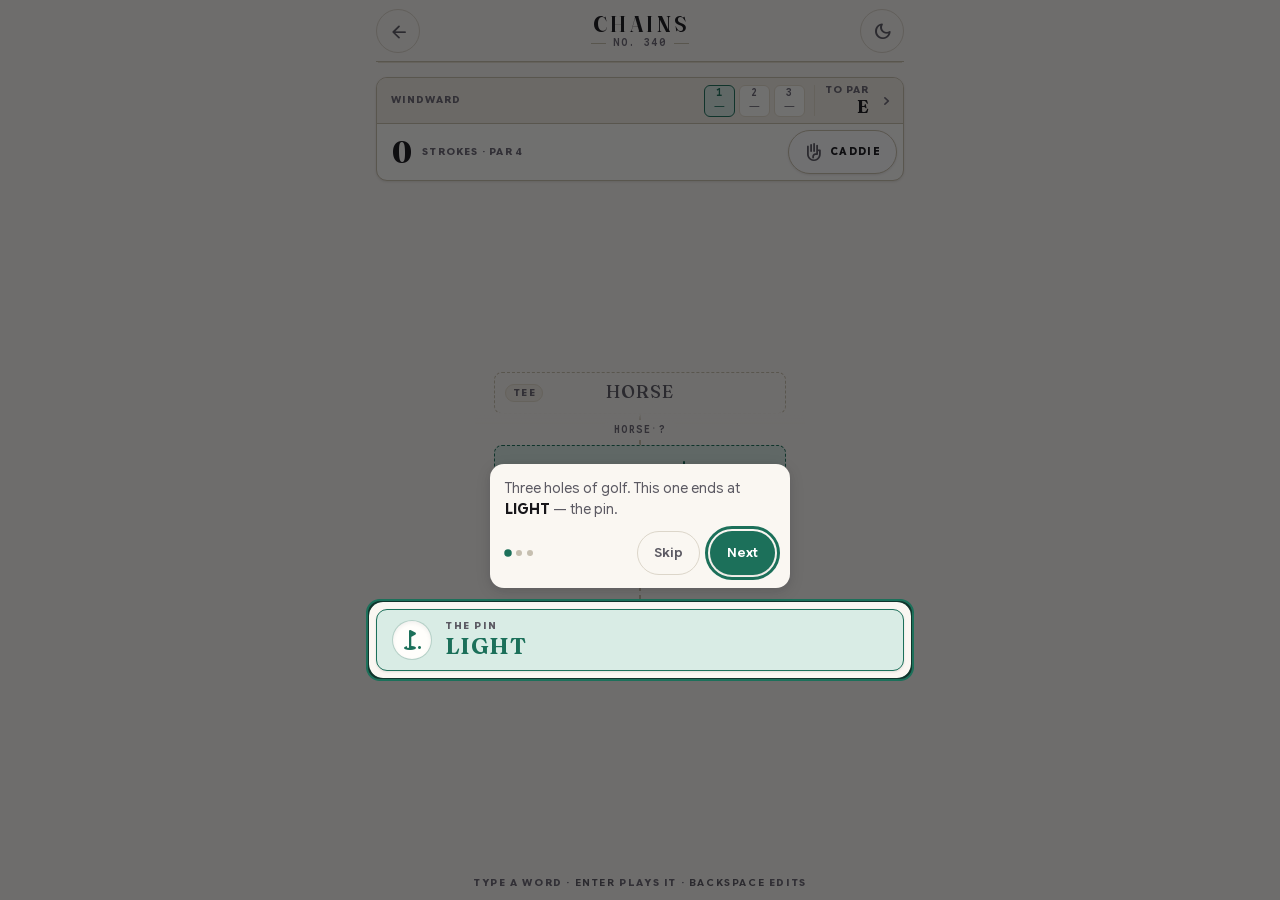
==== commit 125d410d: "Fix the ENTER ownership properly, and stop the action key clipping its label The accessibility revie" ====
--- a/chains/index.html
+++ b/chains/index.html
@@ -2015,8 +2015,13 @@
     if (tag === 'INPUT' || tag === 'TEXTAREA') return;
     if (document.querySelector('.scrim') || document.getElementById('tour-layer')) return;
     if (e.key === 'Enter') {
-      if (t && t.closest && !t.closest('#kbd') &&
-          t.closest('button, a[href], [role="button"]')) return;   // let it click
+      // A control owns ENTER only while the word buffer is EMPTY. Once the
+      // player has typed a letter, the board owns their keystrokes until they
+      // play or clear them — otherwise a button still holding focus (the
+      // caddie they backed out of, a Call it they peeked at) silently eats
+      // every ENTER, and on desktop, where the on-screen keys are hidden and
+      // typing is the only input path, the game is simply stuck.
+      if (!typed.length && Kit.ownsKey(e)) return;
       onKey('ENTER'); e.preventDefault();
     } else if (e.key === 'Backspace') { onKey('BACK'); e.preventDefault(); }
     else if (/^[a-zA-Z]$/.test(e.key)) { onKey(e.key.toUpperCase()); e.preventDefault(); }
--- a/shared/kit.css
+++ b/shared/kit.css
@@ -299,7 +299,38 @@
   touch-action: manipulation; -webkit-tap-highlight-color: transparent;
 }
 .key:active { transform: scale(.94); background: var(--paper-2); box-shadow: none; }
-.key.wide { flex: 1.6 1 0; font-size: 12px; letter-spacing: .06em; }
+/* The primary action key carries a word, not a letter, and .key gives it
+   min-width: 0 — so at 1.6 flex and .06em tracking the label outgrew its own
+   pill and clipped: The Rule's PROBE at 375px (37/34) and 360px (37/32),
+   Chains' PLAY at 360px (39/37). 375 is an iPhone SE and a 13 mini; 360 is
+   the most common Android viewport there is. More of the row and less
+   tracking, rather than an ellipsis — a truncated verb on the button that
+   plays your word is not a thing to ship. */
+.key.wide {
+  flex: 1.9 1 0; font-size: 11.5px; letter-spacing: .03em;
+  /* The label is a word, and .key sets min-width: 0, so at narrow widths it
+     outgrew its own pill: PROBE clipped at 375 and 360, PLAY at 360 — and 360
+     is the most common Android viewport there is. Padding is the last thing
+     the pill can give back before the glyphs start being cut, and the label
+     stays on one line rather than being truncated: a chopped verb on the
+     button that plays your word is not a thing to ship. */
+  padding: 0 2px; white-space: nowrap;
+}
+/* Below the common phone floor the row cannot seat ten keys and two words at
+   full tracking, so the action keys take their share from the letters. */
+@media (max-width: 379px) { .key.wide { flex: 2.4 1 0; letter-spacing: .01em; } }
+/* Below 340 the row cannot seat ten keys and two words at all, so the space
+   comes out of the gaps and the pill padding rather than out of the type —
+   the 10px floor holds everywhere, including here. */
+@media (max-width: 359px) {
+  /* 3.4 rather than something smaller because the longest action label in the
+     suite is PROBE, and it has to fit un-truncated. The letter keys do not pay
+     for it: they are sized by the ten-key top row, not by this one, and stay
+     at 24px — the AA target-size floor. */
+  .key.wide { flex: 3.4 1 0; letter-spacing: 0; padding: 0 1px; }
+  .kbd-row { gap: 3px; }
+  .kbd { gap: 4px; }
+}
 .key.act { background: var(--accent); color: var(--accent-ink); border-color: transparent; }
 .key.dim { opacity: .35; }
 /* Hide the on-screen keys only where a real one is certain to exist. Gating on
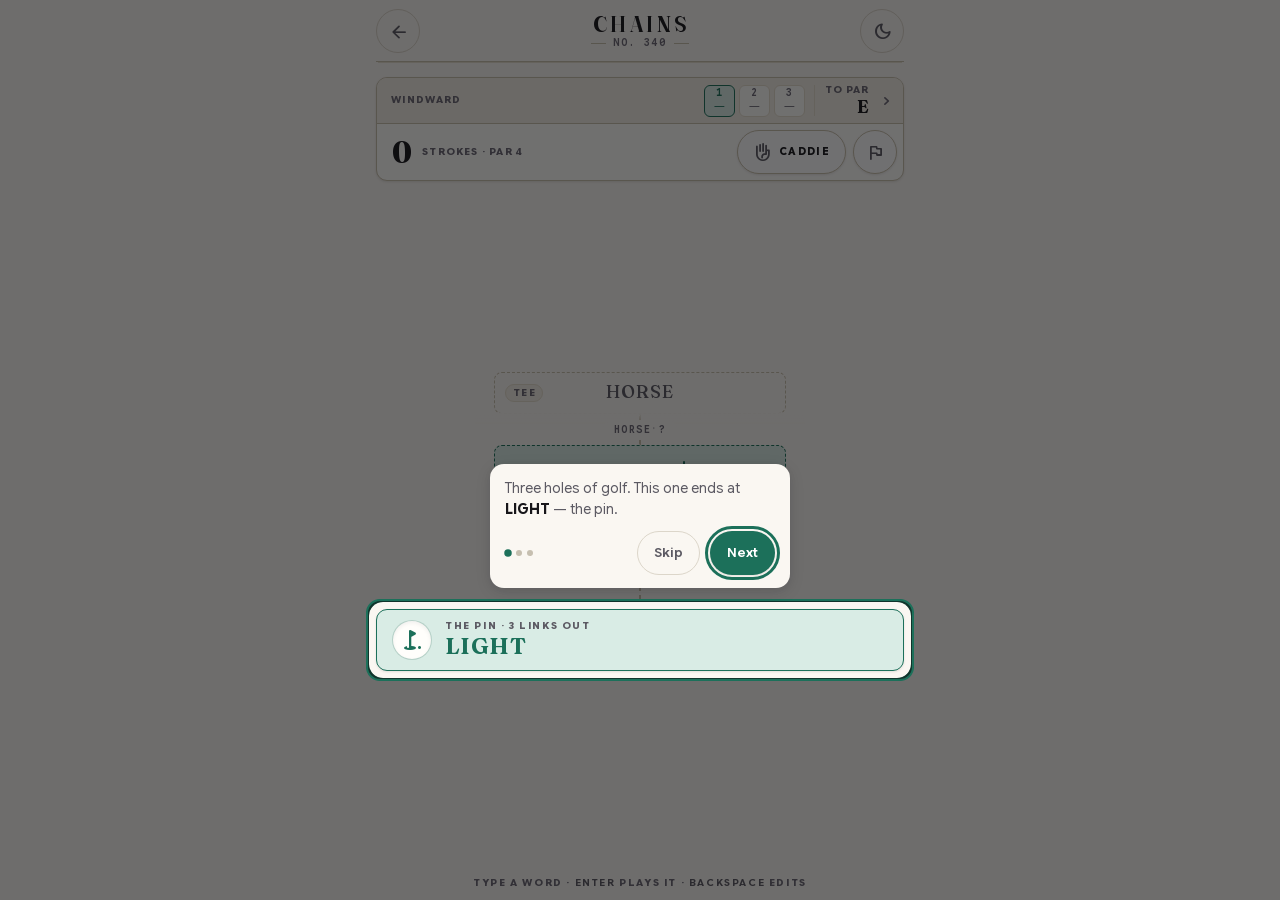
==== commit 7ef61958: "Chains: a rangefinder, the drop, and picking up — no more being walled in Playtest feedback: once yo" ====
--- a/chains/index.html
+++ b/chains/index.html
@@ -4,6 +4,8 @@
 <meta charset="utf-8">
 <meta name="viewport" content="width=device-width, initial-scale=1, viewport-fit=cover">
 <title>CHAINS — compound-word golf</title>
+<link rel="icon" href="../favicon.svg" type="image/svg+xml">
+<link rel="apple-touch-icon" href="../favicon.svg">
 <link rel="stylesheet" href="../shared/fonts.css">
 <link rel="stylesheet" href="../shared/icons.css">
 <link rel="stylesheet" href="../shared/kit.css">
@@ -281,6 +283,19 @@
   .caddie[disabled] { opacity:.42; cursor:default; box-shadow:none; }
   .caddie.spent .ms { --ms-fill:1; color:var(--warn-hi); }
   .caddie.signed .ms { --ms-fill:1; color:var(--accent-hi); }
+  /* the caddie and the flag share a flank: two ways out of trouble, side by
+     side, so "stuck" always has somewhere to tap */
+  .helpers { display:flex; align-items:center; gap:7px; flex:0 0 auto; }
+  .caddie.iconly { padding:0; width:44px; justify-content:center; gap:0; }
+  /* display:flex on .caddie out-specifies the UA's [hidden] rule — restate it,
+     or the flag stays on screen after the round is signed */
+  .caddie[hidden] { display:none; }
+  /* at 320px the tally, a labelled caddie and the flag cannot all fit; the
+     caddie folds to its glyph before anything starts clipping */
+  @media (max-width: 374px) {
+    #caddieBtn { padding:0; min-width:44px; justify-content:center; gap:0; }
+    #caddieBtn #caddieLbl { display:none; }
+  }
 
   /* ==================================================================
      THE COURSE — one spine runs the whole way down, solid where you have
@@ -453,9 +468,12 @@
     box-shadow:none; color: var(--ink);
   }
   .node.entry .w { color: var(--ink); }
+  /* --ink-2, not --ink-3, for the same reason as .pin .lbl below: this sits on
+     the mint plate rather than on paper, where --ink-3 measures 4.43:1 light
+     and 4.37:1 dark — a hair under AA at 10.5px. */
   .node.entry.empty .w {
     font-family: var(--font-ui); font-size:10.5px; font-weight:800;
-    letter-spacing:.18em; color: var(--ink-3);
+    letter-spacing:.18em; color: var(--ink-2);
   }
   /* the join and the plate you type into are one object — the next lie. It
      arrives a beat after the last shot has settled, so the board reads as one
@@ -567,6 +585,8 @@
     color:var(--ink-2); line-height:1;
     transition: color .35s var(--ease-out);
   }
+  /* the rangefinder reading changed — noticed once, not blinked on repaints */
+  .pin .lbl.said { animation: rise-in .34s var(--ease-out) both; }
   .pin .word {
     font-family:var(--font-brand); font-variation-settings:'opsz' 44,'wght' 700;
     font-size:23px; line-height:1.05; letter-spacing:.02em; text-transform:uppercase;
@@ -952,10 +972,16 @@
           <span class="warnl" id="strokeW"></span>
         </span>
       </div>
-      <button class="caddie" id="caddieBtn" type="button">
-        <span class="ms" id="caddieIcon" aria-hidden="true">front_hand</span>
-        <span id="caddieLbl">Caddie</span>
-      </button>
+      <span class="helpers" id="helpers">
+        <button class="caddie" id="caddieBtn" type="button">
+          <span class="ms" id="caddieIcon" aria-hidden="true">front_hand</span>
+          <span id="caddieLbl">Caddie</span>
+        </button>
+        <button class="caddie iconly" id="flagBtn" type="button"
+                aria-label="Take a drop or pick up" title="Take a drop or pick up">
+          <span class="ms" aria-hidden="true">flag</span>
+        </button>
+      </span>
     </div>
   </div>
 
@@ -1029,7 +1055,7 @@
   };
   /* bottle green, fairway green, card stock, brass. Chains celebrates like a
      club, not like a party. */
-  const PALETTE = ['#1c705a', '#2e7d4f', '#e5ddcc', '#b8860b', '#c9c0ab'];
+  const PALETTE = ['#1c705a', '#2a7449', '#e5ddcc', '#8a6508', '#c9c0ab'];
 
   /* ---------- graph helpers ------------------------------------------- */
   const linked = (a, b) => !!(LINKS[a] && LINKS[a].indexOf(b) >= 0);
@@ -1138,6 +1164,8 @@
   let lastPips  = -1;      // holes scored at last paint
   let lastWarn  = '';      // last tension line said
   let lastLevel = null;    // 0 fine · 1 warn · 2 alarm, at the last paint
+  let lastPinCap = null;   // last rangefinder reading painted on the pin
+  let drift     = false;   // the last stroke moved AWAY from the pin
   let scrollHome = null;   // the timer that makes sure the course got there
 
   const hole = () => HOLES[S.hole];
@@ -1216,6 +1244,8 @@
       cad.disabled = S.caddie;
       cad.className = 'caddie' + (S.caddie ? ' spent' : '');
     }
+    /* a signed round has nothing left to surrender */
+    el('flagBtn').hidden = !!S.done;
 
     /* holeAnim is set for exactly as long as the ball is rolling: the pin
        must not have already turned green when it gets there. */
@@ -1223,7 +1253,19 @@
     pinEl.classList.toggle('done', holed);
     el('toPin').classList.toggle('holed', holed);
     appEl.classList.toggle('done', !!S.done);
-    el('pinLbl').textContent = holed ? 'Holed out' : 'The pin';
+    /* THE RANGEFINDER. The pin always reads the true distance, so a player
+       knows after every stroke whether they walked toward the hole or away
+       from it — recovery stops being a guess. It reveals nothing par hasn't
+       already said (par = best + 1 is printed on the card). */
+    let pinCap = holed ? 'Holed out' : 'The pin';
+    if (!holed && !S.done && head() !== h.target.toLowerCase()) {
+      const need = distTo(head(), h.target.toLowerCase());
+      pinCap = need === Infinity ? 'The pin · no way home'
+             : `The pin · ${need} link${need === 1 ? '' : 's'} out`;
+    }
+    el('pinLbl').textContent = pinCap;
+    if (lastPinCap !== null && pinCap !== lastPinCap && !holed) Kit.flash(el('pinLbl'), 'said');
+    lastPinCap = pinCap;
   }
 
   function renderScore() {
@@ -1237,8 +1279,10 @@
     el('strokeL').textContent = `${S.strokes === 1 ? 'stroke' : 'strokes'} · par ${h.par}`;
     let tail = '';
     if (!S.done) {
-      if (left === 1) tail = 'Last swing';
+      if (need === Infinity) tail = 'No way home — take a drop';
+      else if (left === 1) tail = 'Last swing';
       else if (need === left) tail = 'Needs a perfect line';
+      else if (drift) tail = 'Further from the pin';
       else if (left === 2) tail = 'Two swings left';
     }
     const w = el('strokeW');
@@ -1247,9 +1291,9 @@
     if (tail && tail !== lastWarn) Kit.flash(w, 'said');
     lastWarn = tail;
     const bar = el('lie');
-    const alarm = !S.done && (left <= 1 || need === left);
+    const alarm = !S.done && (left <= 1 || need === left || need === Infinity);
     bar.classList.toggle('alarm', alarm);
-    bar.classList.toggle('warn', !S.done && left === 2 && need !== left);
+    bar.classList.toggle('warn', !S.done && !alarm && left === 2);
     /* the lie getting worse is news, and news arrives — once, on the change,
        never on a repaint and never on the first load of a resumed hole */
     const level = alarm ? 2 : bar.classList.contains('warn') ? 1 : 0;
@@ -1376,10 +1420,15 @@
     const e = el('entry');
     if (e) Kit.flash(e, how === 'lip' ? 'lip' : 'duff');
     el('live').textContent = msg;
-    if (++misses === 3 && !S.caddie && !S.done) {
+    /* nothing linking is exactly when a player decides the dictionary is the
+       enemy — point at the caddie first, and at the flag once she's spent
+       (or once they've bounced long enough that she clearly wasn't enough) */
+    if ((++misses === 3 || misses === 6) && !S.done) {
+      const m = misses;
       setTimeout(() => {
-        if (S.done || S.caddie || document.querySelector('.scrim')) return;
-        Kit.toast('Stuck? The caddie is one tap away', 2600);
+        if (S.done || document.querySelector('.scrim')) return;
+        if (m === 3 && !S.caddie) Kit.toast('Stuck? The caddie is one tap away', 2600);
+        else Kit.toast('Nothing linking? The flag can drop you back or pick up', 2800);
       }, 2400);
     }
   }
@@ -1406,6 +1455,10 @@
 
   function commit(w) {
     busy = true;
+    /* measured against where you stood, before the stroke is on the card —
+       this is what feeds the "Further from the pin" line */
+    const t = hole().target.toLowerCase();
+    drift = distTo(w, t) > distTo(head(), t);
     typed = '';
     S.chain.push(w);
     S.strokes++;
@@ -1509,7 +1562,7 @@
 
   /* After every stroke: holed out, out of swings, or mathematically dead.
      A player is never left flailing at a position the pin can't be reached
-     from — the hole ends there, and it ends loudly. */
+     from — the hole ends there, or it offers the way back. */
   function settle() {
     const h = hole(), t = h.target.toLowerCase();
     if (head() === t) { holeOut(() => finishHole(false)); return true; }
@@ -1521,10 +1574,109 @@
     const wait = beat(760);
     const dead = (why, n) => { closeLie(); setTimeout(() => finishHole(true, why, n), wait); return true; };
     if (left <= 0)        return dead('swings');
-    if (need === Infinity) return dead('nowhere');
+    if (need === Infinity) {
+      /* A cul-de-sac is no longer an instant funeral. If walking back one
+         word leaves a live line, the player chooses: take the drop or pick
+         up. (Only strandings can ever be rescued this way — a position that
+         is merely too far stays too far after a drop, because one link can
+         only change the distance by one while the penalty eats a swing.) */
+      if (canDrop()) {
+        setTimeout(() => {
+          if (S.done || document.querySelector('.scrim')) return;
+          troubleSheet();
+        }, wait);
+        return false;
+      }
+      return dead('nowhere');
+    }
     if (need > left)       return dead('short', need);
     return false;
   }
+
+  /* ---------- trouble: the drop and the pick-up ------------------------
+     Golf's own escape hatches. A drop is one penalty stroke to stand back
+     on the previous word — never a bargain, but always a way to keep
+     playing when the word you're on has you beat. Picking up is allowed at
+     any time, not just when the swings run out: par + 4 and walk. */
+  function canDrop() {
+    if (S.chain.length < 2) return false;
+    const t = hole().target.toLowerCase();
+    const back = distTo(S.chain[S.chain.length - 2], t);
+    return back <= maxStrokes() - S.strokes - 1;   // still alive after the penalty
+  }
+
+  function doDrop() {
+    const prev = S.chain[S.chain.length - 2];
+    S.chain.pop();
+    S.strokes++;                                   // the penalty stroke
+    if (S.caddieAt >= S.chain.length) S.caddieAt = -1;
+    typed = '';
+    drift = false;
+    misses = 0;
+    save.set(S);
+    Kit.haptic(BUZZ.lip);
+    Kit.toast(`Back on ${prev.toUpperCase()} — one penalty stroke`, 2600);
+    el('live').textContent =
+      `Drop taken. Back on ${prev}, stroke ${S.strokes} of ${maxStrokes()}.`;
+    render(false);
+    if (!settle()) busy = false;
+  }
+
+  function troubleSheet() {
+    const h = hole(), t = h.target.toLowerCase();
+    const left = maxStrokes() - S.strokes;
+    const need = distTo(head(), t);
+    const prev = S.chain.length > 1 ? S.chain[S.chain.length - 2] : null;
+    const drop = canDrop();
+    const stranded = need === Infinity;
+    const title = stranded ? 'Stranded' : 'In trouble?';
+    const status = stranded
+      ? `There is no line from <b>${Kit.esc(head().toUpperCase())}</b> back to
+         <b>${Kit.esc(h.target)}</b> — not in one more link, not in a hundred.
+         But you can go back the way you came.`
+      : `<b>${Kit.esc(head().toUpperCase())}</b> is ${need} link${need === 1 ? '' : 's'} from
+         <b>${Kit.esc(h.target)}</b>, with ${left} swing${left === 1 ? '' : 's'} in hand.`;
+    const dropRow = drop
+      ? `<b>Take a drop</b> — one penalty stroke, back to <b>${Kit.esc(prev.toUpperCase())}</b>`
+      : !prev ? `<b>No drop here</b> — you are still on the tee`
+      : `<b>A drop can't save this one</b> — not enough swings left from <b>${Kit.esc(prev.toUpperCase())}</b>`;
+    Kit.sheet(`
+      <div class="stagger">
+        <h2>${title}</h2>
+        <p class="sub">${status}</p>
+        <div class="cadcost">
+          <span class="row">${Kit.icon('undo', { size: 18 })}<span>${dropRow}</span></span>
+          <span class="row">${Kit.icon('flag', { size: 18 })}<span><b>Pick up</b> — take the
+            ${h.par + 4} and walk to the next tee</span></span>
+        </div>
+        ${drop ? `<button class="btn primary wide" id="dropGo" style="margin-top:18px">
+          ${Kit.icon('undo', { size: 19 })}Take a drop</button>` : ''}
+        <button class="btn ${drop ? 'tonal' : 'primary'} wide" id="pickGo"
+                style="margin-top:${drop ? 8 : 18}px">
+          ${Kit.icon('flag', { size: 19 })}Pick up the ball</button>
+        <button class="btn ghost wide" data-close style="margin-top:8px">${
+          stranded ? 'Look at the board' : 'Keep playing'}</button>
+      </div>
+    `, { onOpen(root, close) {
+      root.setAttribute('aria-label', `${title} — take a drop or pick up`);
+      const d = root.querySelector('#dropGo');
+      if (d) d.addEventListener('click', () => { close(); doDrop(); });
+      root.querySelector('#pickGo').addEventListener('click', () => {
+        close();
+        Kit.haptic(BUZZ.lip);
+        busy = true;
+        closeLie();
+        el('live').textContent = 'Picked up.';
+        setTimeout(() => finishHole(true, 'quit'), beat(300));
+      });
+    }});
+  }
+
+  el('flagBtn').addEventListener('click', () => {
+    Kit.haptic(BUZZ.tap);
+    if (S.done || busy) return;
+    troubleSheet();
+  });
 
   /* ---------- caddie --------------------------------------------------- */
   el('caddieBtn').addEventListener('click', () => {
@@ -1533,8 +1685,11 @@
     if (S.caddie || busy) return;
     const h = hole();
     const t = h.target.toLowerCase();
-    if (distTo(head(), t) >= maxStrokes() - S.strokes) {
-      Kit.toast('No time for a caddie — you need every swing', 2400);
+    const needNow = distTo(head(), t);
+    if (needNow >= maxStrokes() - S.strokes) {
+      Kit.toast(needNow === Infinity
+        ? "Even the caddie can't get home from here — try the flag"
+        : 'No time for a caddie — you need every swing', 2400);
       Kit.haptic(BUZZ.lip);
       return;
     }
@@ -1626,6 +1781,10 @@
         body = `<p class="sub">${need} more links to the pin and only ${maxStrokes() - S.strokes}
                 swing${maxStrokes() - S.strokes === 1 ? '' : 's'} left. You can't get there from
                 <b>${Kit.esc(head().toUpperCase())}</b>. Pick up: ${h.par + 4}.</p>`;
+      } else if (why === 'quit') {
+        title = 'Picked up';
+        body = `<p class="sub">You called it from <b>${Kit.esc(head().toUpperCase())}</b> and
+                walked in — sometimes the hole wins. Take the ${h.par + 4} and a fresh tee.</p>`;
       } else {
         title = 'Picked up';
         body = `<p class="sub">Out of swings, still short of <b>${Kit.esc(h.target)}</b>.
@@ -1643,7 +1802,8 @@
           <span class="cap">${pickedUp ? 'no return · scored ' + (h.par + 4) : 'to par on hole ' + (S.hole + 1)}</span>
         </div>
         <div class="lineout">
-          <span class="cap">${Kit.icon('polyline')}${pickedUp ? 'your line ran out at' : 'your line'}</span>
+          <span class="cap">${Kit.icon('polyline')}${
+            pickedUp ? (why === 'quit' ? 'you picked up at' : 'your line ran out at') : 'your line'}</span>
           <b>${lineHTML(S.chain)}${pickedUp ? ' …' : ''}</b>
         </div>
         ${missedHTML(pickedUp) || foundHTML(pickedUp)}
@@ -1667,6 +1827,7 @@
         typed = '';
         busy = false;
         misses = 0;
+        drift = false;
         save.set(S);
         render(false);
       });
@@ -1920,15 +2081,18 @@
     </div>
     <p class="demolbl">Air to sill in <b>four strokes</b></p>
     <ul class="rules">
-      <li><b>No undo.</b> A word that doesn't link bounces. A word that links is played,
-          and you carry on from there.</li>
+      <li><b>No free undo.</b> A word that doesn't link bounces. A word that links is
+          played, and you carry on from there — or take a drop: one penalty stroke
+          to step back a word.</li>
       <li><b>Par</b> is one over the tightest line there is, so a perfect route is a
           birdie — an eagle on the long hole.</li>
       <li>Three holes, then you sign the card.</li>
     </ul>
     <div class="fineprint">
-      <b>Out of swings</b> short of the pin? Pick up for par + 4.
-      <b>One caddie a round</b> names a word that keeps you alive, for a stroke.
+      <b>The pin reads the distance</b> — after every stroke you know how many
+      links home you are. <b>One caddie a round</b> names a word that keeps you
+      alive, for a stroke. <b>In trouble?</b> The flag takes a drop — one
+      penalty stroke, back one word — or picks up for par + 4, any time.
     </div>
     <div class="keymap">
       <span><b>Type</b> a word</span><span><b>Enter</b> plays it</span><span><b>Backspace</b> edits</span>
@@ -1986,8 +2150,8 @@
     Kit.tour([
       { sel: '#pin', place: 'above',
         text: `Three holes of golf. This one ends at <b>${Kit.esc(hole().target)}</b> — the pin.` },
-      { sel: '#caddieBtn', place: 'below',
-        text: 'Stuck later? The caddie names one word for you, once a round, for a stroke.' },
+      { sel: '#helpers', place: 'below',
+        text: 'Stuck later? The caddie names a word, once a round, for a stroke — and the flag can drop you back a word or pick up.' },
       /* the last mark is tight on the join and the plate under it, because
          those two already carry the rule: HEAD · ? , and somewhere to type */
       { sel: '#teeup', place: 'below', pad: 6,
